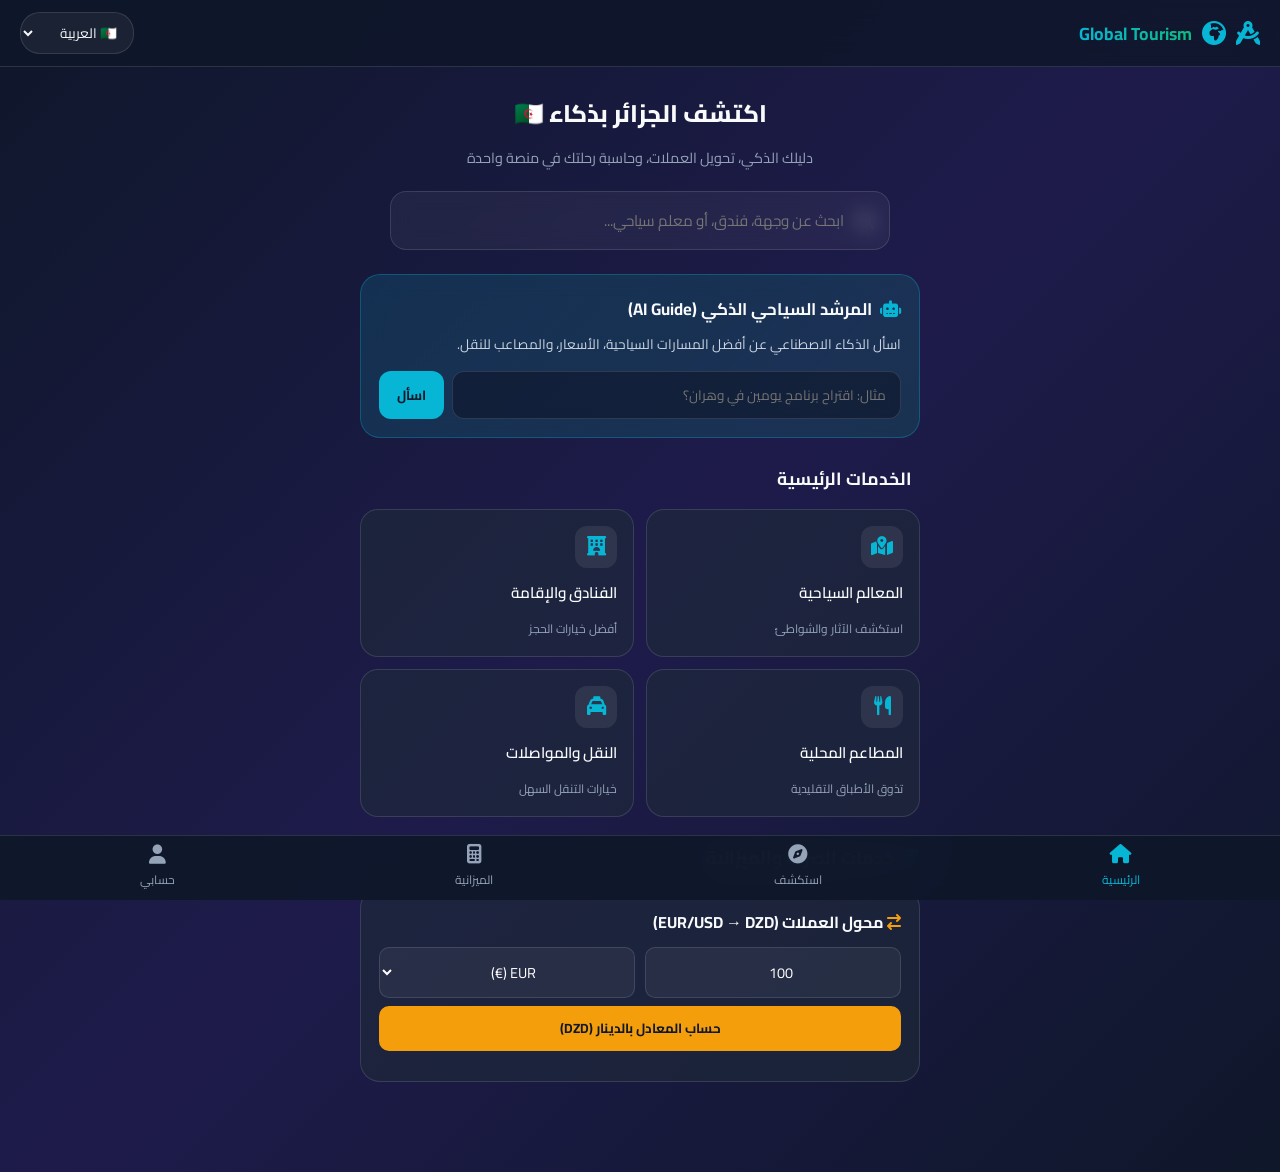
==== index.html @ c7e263cd "Add HTML structure and styles for tourism platform" ====
<!DOCTYPE html>
<html lang="ar" dir="rtl">
<head>
    <meta charset="UTF-8">
    <meta name="viewport" content="width=device-width, initial-scale=1.0">
    <title>Global Digital Tourism | منصة السياحة الرقمية</title>
    <!-- Font Awesome Icons & Google Fonts -->
    <link rel="stylesheet" href="https://cdnjs.cloudflare.com/ajax/libs/font-awesome/6.4.0/css/all.min.css">
    <link href="https://fonts.googleapis.com/css2?family=Cairo:wght@300;400;600;700;800&display=swap" rel="stylesheet">
    
    <style>
        :root {
            --bg-gradient: linear-gradient(135deg, #0f172a 0%, #1e1b4b 50%, #0f172a 100%);
            --glass-bg: rgba(255, 255, 255, 0.05);
            --glass-border: rgba(255, 255, 255, 0.12);
            --glass-card: rgba(30, 41, 59, 0.7);
            --accent-cyan: #06b6d4;
            --accent-emerald: #10b981;
            --accent-gold: #f59e0b;
            --text-main: #f8fafc;
            --text-muted: #94a3b8;
        }

        * {
            box-sizing: border-box;
            margin: 0;
            padding: 0;
            font-family: 'Cairo', sans-serif;
            -webkit-tap-highlight-color: transparent;
        }

        body {
            background: var(--bg-gradient);
            color: var(--text-main);
            min-height: 100vh;
            padding-bottom: 90px;
        }

        /* Header Layout */
        header {
            position: sticky;
            top: 0;
            z-index: 100;
            background: rgba(15, 23, 42, 0.85);
            backdrop-filter: blur(16px);
            -webkit-backdrop-filter: blur(16px);
            border-bottom: 1px solid var(--glass-border);
            padding: 12px 20px;
            display: flex;
            justify-content: space-between;
            align-items: center;
        }

        .brand {
            display: flex;
            align-items: center;
            gap: 10px;
        }

        .brand i {
            font-size: 1.5rem;
            color: var(--accent-cyan);
        }

        .brand h1 {
            font-size: 1.1rem;
            font-weight: 700;
            background: linear-gradient(90deg, #06b6d4, #10b981);
            -webkit-background-clip: text;
            -webkit-text-fill-color: transparent;
        }

        .lang-switch {
            background: var(--glass-bg);
            border: 1px solid var(--glass-border);
            color: var(--text-main);
            padding: 6px 12px;
            border-radius: 20px;
            font-size: 0.85rem;
            outline: none;
        }

        /* Hero & Search Banner */
        .hero {
            padding: 24px 20px;
            text-align: center;
        }

        .hero h2 {
            font-size: 1.5rem;
            margin-bottom: 8px;
            font-weight: 800;
        }

        .hero p {
            color: var(--text-muted);
            font-size: 0.9rem;
            margin-bottom: 20px;
        }

        .search-box {
            position: relative;
            max-width: 500px;
            margin: 0 auto;
        }

        .search-box input {
            width: 100%;
            padding: 14px 45px 14px 16px;
            border-radius: 16px;
            border: 1px solid var(--glass-border);
            background: var(--glass-bg);
            backdrop-filter: blur(10px);
            color: #fff;
            font-size: 0.95rem;
            outline: none;
        }

        .search-box i {
            position: absolute;
            right: 16px;
            top: 50%;
            transform: translateY(-50%);
            color: var(--text-muted);
        }

        /* Container Sections */
        .container {
            padding: 0 20px;
            max-width: 600px;
            margin: 0 auto;
        }

        .section-title {
            font-size: 1.1rem;
            font-weight: 700;
            margin: 24px 0 14px 0;
            display: flex;
            align-items: center;
            gap: 8px;
        }

        .section-title i {
            color: var(--accent-cyan);
        }

        /* AI Assistant Widget */
        .ai-card {
            background: linear-gradient(135deg, rgba(6, 182, 212, 0.15) 0%, rgba(16, 185, 129, 0.15) 100%);
            border: 1px solid rgba(6, 182, 212, 0.3);
            border-radius: 20px;
            padding: 18px;
            backdrop-filter: blur(12px);
            position: relative;
            overflow: hidden;
        }

        .ai-card h3 {
            font-size: 1.05rem;
            margin-bottom: 6px;
            display: flex;
            align-items: center;
            gap: 8px;
        }

        .ai-card p {
            font-size: 0.85rem;
            color: #cbd5e1;
            margin-bottom: 14px;
        }

        .ai-input-group {
            display: flex;
            gap: 8px;
        }

        .ai-input-group input {
            flex: 1;
            padding: 10px 14px;
            border-radius: 12px;
            border: 1px solid var(--glass-border);
            background: rgba(15, 23, 42, 0.6);
            color: #fff;
            font-size: 0.85rem;
            outline: none;
        }

        .ai-input-group button {
            background: var(--accent-cyan);
            color: #0f172a;
            border: none;
            padding: 10px 18px;
            border-radius: 12px;
            font-weight: 700;
            cursor: pointer;
        }

        /* Grid Utilities & Modules */
        .grid-modules {
            display: grid;
            grid-template-columns: repeat(2, 1fr);
            gap: 12px;
        }

        .module-card {
            background: var(--glass-card);
            border: 1px solid var(--glass-border);
            border-radius: 18px;
            padding: 16px;
            display: flex;
            flex-direction: column;
            gap: 10px;
            transition: transform 0.2s;
        }

        .module-card:active {
            transform: scale(0.98);
        }

        .module-icon {
            width: 42px;
            height: 42px;
            border-radius: 12px;
            background: rgba(255, 255, 255, 0.08);
            display: flex;
            align-items: center;
            justify-content: center;
            font-size: 1.2rem;
            color: var(--accent-cyan);
        }

        .module-card h4 {
            font-size: 0.95rem;
            font-weight: 600;
        }

        .module-card span {
            font-size: 0.75rem;
            color: var(--text-muted);
        }

        /* Currency & Calculator Box */
        .calc-card {
            background: var(--glass-card);
            border: 1px solid var(--glass-border);
            border-radius: 20px;
            padding: 18px;
            margin-top: 12px;
        }

        .calc-row {
            display: flex;
            gap: 10px;
            margin-top: 10px;
        }

        .calc-input {
            flex: 1;
            padding: 10px;
            border-radius: 10px;
            border: 1px solid var(--glass-border);
            background: var(--glass-bg);
            color: #fff;
            text-align: center;
            font-size: 0.9rem;
        }

        /* Bottom Navigation Bar */
        .bottom-nav {
            position: fixed;
            bottom: 0;
            left: 0;
            right: 0;
            height: 65px;
            background: rgba(15, 23, 42, 0.92);
            backdrop-filter: blur(20px);
            -webkit-backdrop-filter: blur(20px);
            border-top: 1px solid var(--glass-border);
            display: flex;
            justify-content: space-around;
            align-items: center;
            z-index: 1000;
        }

        .nav-item {
            display: flex;
            flex-direction: column;
            align-items: center;
            gap: 4px;
            color: var(--text-muted);
            text-decoration: none;
            font-size: 0.75rem;
        }

        .nav-item.active {
            color: var(--accent-cyan);
        }

        .nav-item i {
            font-size: 1.2rem;
        }
    </style>
</head>
<body>

    <!-- Header -->
    <header>
        <div class="brand">
            <i class="fa-solid => fa-compass-drafting"></i>
            <i class="fa-solid fa-earth-africa"></i>
            <h1>Global Tourism</h1>
        </div>
        <select class="lang-switch" id="langSelect">
            <option value="ar">🇩🇿 العربية</option>
            <option value="en">🇬🇧 English</option>
            <option value="fr">🇫🇷 Français</option>
        </select>
    </header>

    <!-- Hero Area -->
    <section class="hero">
        <h2>اكتشف الجزائر بذكاء 🇩🇿</h2>
        <p>دليلك الذكي، تحويل العملات، وحاسبة رحلتك في منصة واحدة</p>
        <div class="search-box">
            <i class="fa-solid fa-magnifying-glass"></i>
            <input type="text" placeholder="ابحث عن وجهة، فندق، أو معلم سياحي...">
        </div>
    </section>

    <div class="container">
        
        <!-- AI Assistant Section -->
        <div class="ai-card">
            <h3><i class="fa-solid fa-robot" style="color: var(--accent-cyan);"></i> المرشد السياحي الذكي (AI Guide)</h3>
            <p>اسأل الذكاء الاصطناعي عن أفضل المسارات السياحية، الأسعار، والمصاعب للنقل.</p>
            <div class="ai-input-group">
                <input type="text" id="aiQuery" placeholder="مثال: اقتراح برنامج يومين في وهران؟">
                <button onclick="askAI()">اسأل</button>
            </div>
            <div id="aiResponse" style="margin-top: 10px; font-size: 0.85rem; display: none; color: #4ade80;"></div>
        </div>

        <!-- Services Matrix -->
        <div class="section-title">
            <i class="fa-solid fa-grid-2"></i> الخدمات الرئيسية
        </div>

        <div class="grid-modules">
            <div class="module-card">
                <div class="module-icon"><i class="fa-solid fa-map-location-dot"></i></div>
                <h4>المعالم السياحية</h4>
                <span>استكشف الآثار والشواطئ</span>
            </div>
            <div class="module-card">
                <div class="module-icon"><i class="fa-solid fa-hotel"></i></div>
                <h4>الفنادق والإقامة</h4>
                <span>أفضل خيارات الحجز</span>
            </div>
            <div class="module-card">
                <div class="module-icon"><i class="fa-solid fa-utensils"></i></div>
                <h4>المطاعم المحلية</h4>
                <span>تذوق الأطباق التقليدية</span>
            </div>
            <div class="module-card">
                <div class="module-icon"><i class="fa-solid fa-taxi"></i></div>
                <h4>النقل والمواصلات</h4>
                <span>خيارات التنقل السهل</span>
            </div>
        </div>

        <!-- Financial & Exchange Helper -->
        <div class="section-title">
            <i class="fa-solid fa-coins"></i> خدمات الصرف والميزانية
        </div>

        <div class="calc-card">
            <h4><i class="fa-solid fa-arrow-right-arrow-left" style="color: var(--accent-gold);"></i> محول العملات (EUR/USD → DZD)</h4>
            <div class="calc-row">
                <input type="number" id="foreignAmount" class="calc-input" value="100" placeholder="المبلغ">
                <select id="currencyType" class="calc-input">
                    <option value="EUR">EUR (€)</option>
                    <option value="USD">USD ($)</option>
                    <option value="GBP">GBP (£)</option>
                </select>
            </div>
            <div class="calc-row" style="margin-top: 8px;">
                <button onclick="convertCurrency()" style="width: 100%; padding: 10px; background: var(--accent-gold); border: none; border-radius: 10px; font-weight: bold; color: #0f172a;">حساب المعادل بالدينار (DZD)</button>
            </div>
            <div id="calcResult" style="text-align: center; margin-top: 12px; font-weight: 700; color: var(--accent-cyan);"></div>
        </div>

    </div>

    <!-- Bottom Navigation -->
    <nav class="bottom-nav">
        <a href="#" class="nav-item active">
            <i class="fa-solid fa-house"></i>
            <span>الرئيسية</span>
        </a>
        <a href="#" class="nav-item">
            <i class="fa-solid fa-compass"></i>
            <span>استكشف</span>
        </a>
        <a href="#" class="nav-item">
            <i class="fa-solid fa-calculator"></i>
            <span>الميزانية</span>
        </a>
        <a href="#" class="nav-item">
            <i class="fa-solid fa-user"></i>
            <span>حسابي</span>
        </a>
    </nav>

    <script>
        function askAI() {
            const query = document.getElementById('aiQuery').value;
            const res = document.getElementById('aiResponse');
            if(!query) return;
            res.style.display = 'block';
            res.innerText = "🤖 الذكاء الاصطناعي يُعالج طلبك... (سيتم ربط الخدمة بالمحرك البرمجي)";
        }

        function convertCurrency() {
            const amount = parseFloat(document.getElementById('foreignAmount').value) || 0;
            const type = document.getElementById('currencyType').value;
            let rate = 240; // تقديري EUR/DZD
            if (type === 'USD') rate = 220;
            if (type === 'GBP') rate = 270;

            const total = amount * rate;
            document.getElementById('calcResult').innerText = `${amount} ${type} ≈ ${total.toLocaleString()} DZD`;
        }
    </script>
</body>
</html>
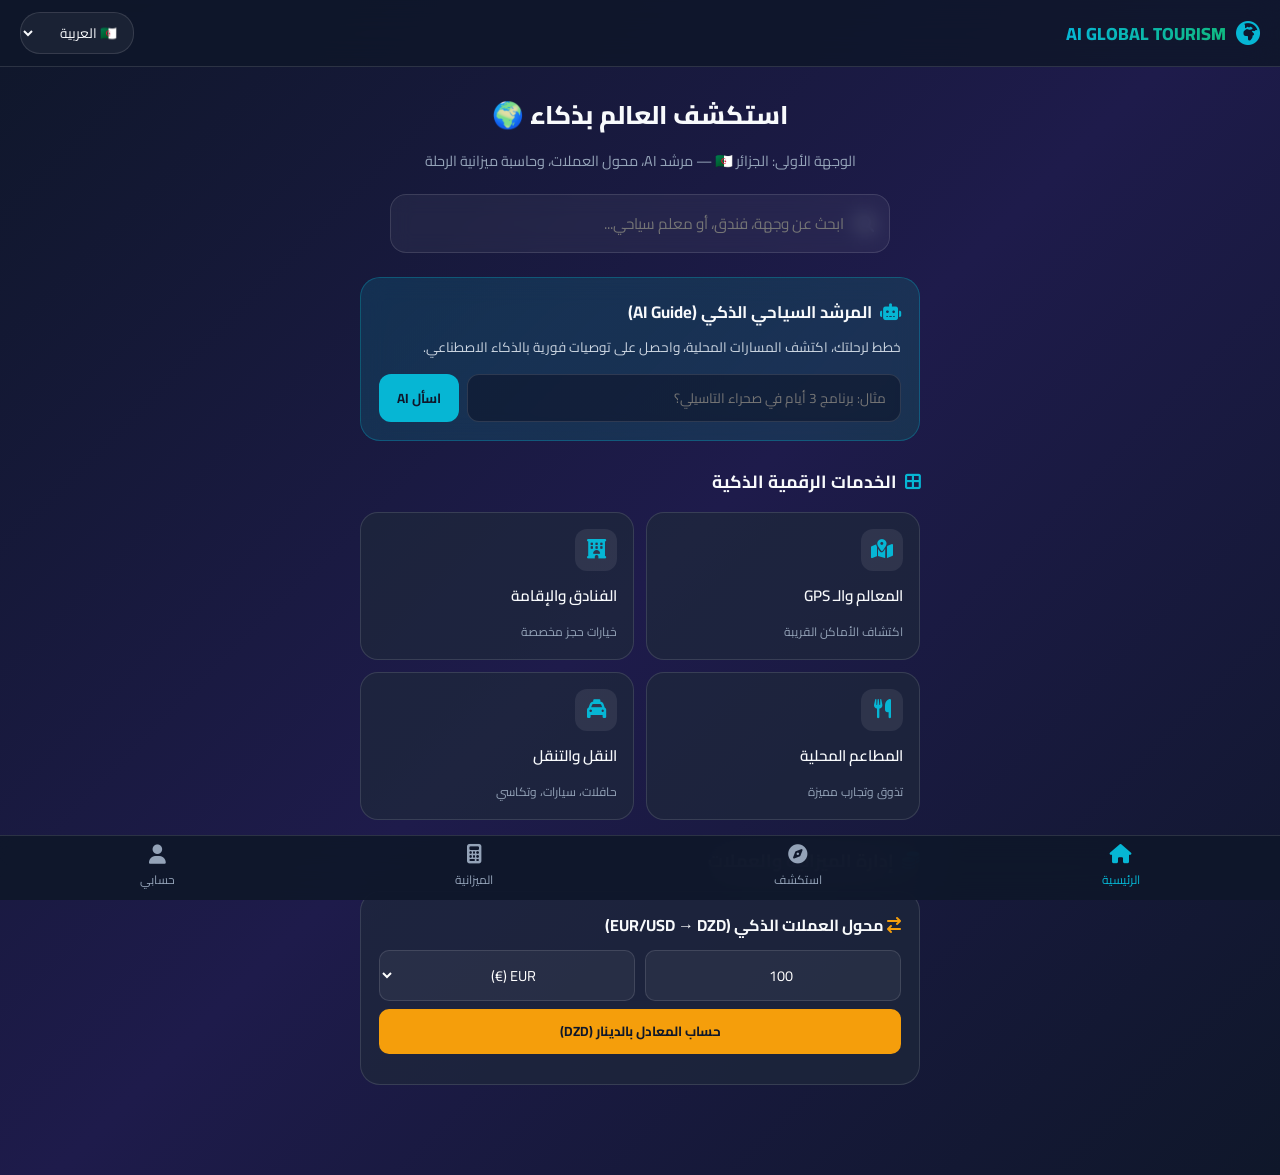
==== commit de086e91: "Revise index.html for AI Global Tourism branding Updated the title and various text elements to refl" ====
--- a/index.html
+++ b/index.html
@@ -3,7 +3,7 @@
 <head>
     <meta charset="UTF-8">
     <meta name="viewport" content="width=device-width, initial-scale=1.0">
-    <title>Global Digital Tourism | منصة السياحة الرقمية</title>
+    <title>AI GLOBAL TOURISM | منصة السياحة الرقمية العالمية الذكية</title>
     <!-- Font Awesome Icons & Google Fonts -->
     <link rel="stylesheet" href="https://cdnjs.cloudflare.com/ajax/libs/font-awesome/6.4.0/css/all.min.css">
     <link href="https://fonts.googleapis.com/css2?family=Cairo:wght@300;400;600;700;800&display=swap" rel="stylesheet">
@@ -64,7 +64,7 @@
 
         .brand h1 {
             font-size: 1.1rem;
-            font-weight: 700;
+            font-weight: 800;
             background: linear-gradient(90deg, #06b6d4, #10b981);
             -webkit-background-clip: text;
             -webkit-text-fill-color: transparent;
@@ -87,7 +87,7 @@
         }
 
         .hero h2 {
-            font-size: 1.5rem;
+            font-size: 1.6rem;
             margin-bottom: 8px;
             font-weight: 800;
         }
@@ -211,6 +211,7 @@
             flex-direction: column;
             gap: 10px;
             transition: transform 0.2s;
+            cursor: pointer;
         }
 
         .module-card:active {
@@ -263,6 +264,7 @@
             color: #fff;
             text-align: center;
             font-size: 0.9rem;
+            outline: none;
         }
 
         /* Bottom Navigation Bar */
@@ -306,9 +308,8 @@
     <!-- Header -->
     <header>
         <div class="brand">
-            <i class="fa-solid => fa-compass-drafting"></i>
             <i class="fa-solid fa-earth-africa"></i>
-            <h1>Global Tourism</h1>
+            <h1>AI GLOBAL TOURISM</h1>
         </div>
         <select class="lang-switch" id="langSelect">
             <option value="ar">🇩🇿 العربية</option>
@@ -319,8 +320,8 @@
 
     <!-- Hero Area -->
     <section class="hero">
-        <h2>اكتشف الجزائر بذكاء 🇩🇿</h2>
-        <p>دليلك الذكي، تحويل العملات، وحاسبة رحلتك في منصة واحدة</p>
+        <h2>استكشف العالم بذكاء 🌍</h2>
+        <p>الوجهة الأولى: الجزائر 🇩🇿 — مرشد AI، محول العملات، وحاسبة ميزانية الرحلة</p>
         <div class="search-box">
             <i class="fa-solid fa-magnifying-glass"></i>
             <input type="text" placeholder="ابحث عن وجهة، فندق، أو معلم سياحي...">
@@ -332,49 +333,49 @@
         <!-- AI Assistant Section -->
         <div class="ai-card">
             <h3><i class="fa-solid fa-robot" style="color: var(--accent-cyan);"></i> المرشد السياحي الذكي (AI Guide)</h3>
-            <p>اسأل الذكاء الاصطناعي عن أفضل المسارات السياحية، الأسعار، والمصاعب للنقل.</p>
+            <p>خطط لرحلتك، اكتشف المسارات المحلية، واحصل على توصيات فورية بالذكاء الاصطناعي.</p>
             <div class="ai-input-group">
-                <input type="text" id="aiQuery" placeholder="مثال: اقتراح برنامج يومين في وهران؟">
-                <button onclick="askAI()">اسأل</button>
+                <input type="text" id="aiQuery" placeholder="مثال: برنامج 3 أيام في صحراء التاسيلي؟">
+                <button onclick="askAI()">اسأل AI</button>
             </div>
             <div id="aiResponse" style="margin-top: 10px; font-size: 0.85rem; display: none; color: #4ade80;"></div>
         </div>
 
         <!-- Services Matrix -->
         <div class="section-title">
-            <i class="fa-solid fa-grid-2"></i> الخدمات الرئيسية
+            <i class="fa-solid fa-border-all"></i> الخدمات الرقمية الذكية
         </div>
 
         <div class="grid-modules">
             <div class="module-card">
                 <div class="module-icon"><i class="fa-solid fa-map-location-dot"></i></div>
-                <h4>المعالم السياحية</h4>
-                <span>استكشف الآثار والشواطئ</span>
+                <h4>المعالم والـ GPS</h4>
+                <span>اكتشاف الأماكن القريبة</span>
             </div>
             <div class="module-card">
                 <div class="module-icon"><i class="fa-solid fa-hotel"></i></div>
                 <h4>الفنادق والإقامة</h4>
-                <span>أفضل خيارات الحجز</span>
+                <span>خيارات حجز مخصصة</span>
             </div>
             <div class="module-card">
                 <div class="module-icon"><i class="fa-solid fa-utensils"></i></div>
                 <h4>المطاعم المحلية</h4>
-                <span>تذوق الأطباق التقليدية</span>
+                <span>تذوق وتجارب مميزة</span>
             </div>
             <div class="module-card">
                 <div class="module-icon"><i class="fa-solid fa-taxi"></i></div>
-                <h4>النقل والمواصلات</h4>
-                <span>خيارات التنقل السهل</span>
+                <h4>النقل والتنقل</h4>
+                <span>حافلات، سيارات، وتكاسي</span>
             </div>
         </div>
 
         <!-- Financial & Exchange Helper -->
         <div class="section-title">
-            <i class="fa-solid fa-coins"></i> خدمات الصرف والميزانية
+            <i class="fa-solid fa-coins"></i> إدارة الميزانية والعملات
         </div>
 
         <div class="calc-card">
-            <h4><i class="fa-solid fa-arrow-right-arrow-left" style="color: var(--accent-gold);"></i> محول العملات (EUR/USD → DZD)</h4>
+            <h4><i class="fa-solid fa-arrow-right-arrow-left" style="color: var(--accent-gold);"></i> محول العملات الذكي (EUR/USD → DZD)</h4>
             <div class="calc-row">
                 <input type="number" id="foreignAmount" class="calc-input" value="100" placeholder="المبلغ">
                 <select id="currencyType" class="calc-input">
@@ -384,7 +385,7 @@
                 </select>
             </div>
             <div class="calc-row" style="margin-top: 8px;">
-                <button onclick="convertCurrency()" style="width: 100%; padding: 10px; background: var(--accent-gold); border: none; border-radius: 10px; font-weight: bold; color: #0f172a;">حساب المعادل بالدينار (DZD)</button>
+                <button onclick="convertCurrency()" style="width: 100%; padding: 10px; background: var(--accent-gold); border: none; border-radius: 10px; font-weight: bold; color: #0f172a; cursor: pointer;">حساب المعادل بالدينار (DZD)</button>
             </div>
             <div id="calcResult" style="text-align: center; margin-top: 12px; font-weight: 700; color: var(--accent-cyan);"></div>
         </div>
@@ -417,13 +418,13 @@
             const res = document.getElementById('aiResponse');
             if(!query) return;
             res.style.display = 'block';
-            res.innerText = "🤖 الذكاء الاصطناعي يُعالج طلبك... (سيتم ربط الخدمة بالمحرك البرمجي)";
+            res.innerText = "🤖 محرك AI GLOBAL TOURISM يحلل طلبك... (جاري إعداد التوصيات الذكية)";
         }
 
         function convertCurrency() {
             const amount = parseFloat(document.getElementById('foreignAmount').value) || 0;
             const type = document.getElementById('currencyType').value;
-            let rate = 240; // تقديري EUR/DZD
+            let rate = 240; 
             if (type === 'USD') rate = 220;
             if (type === 'GBP') rate = 270;
 
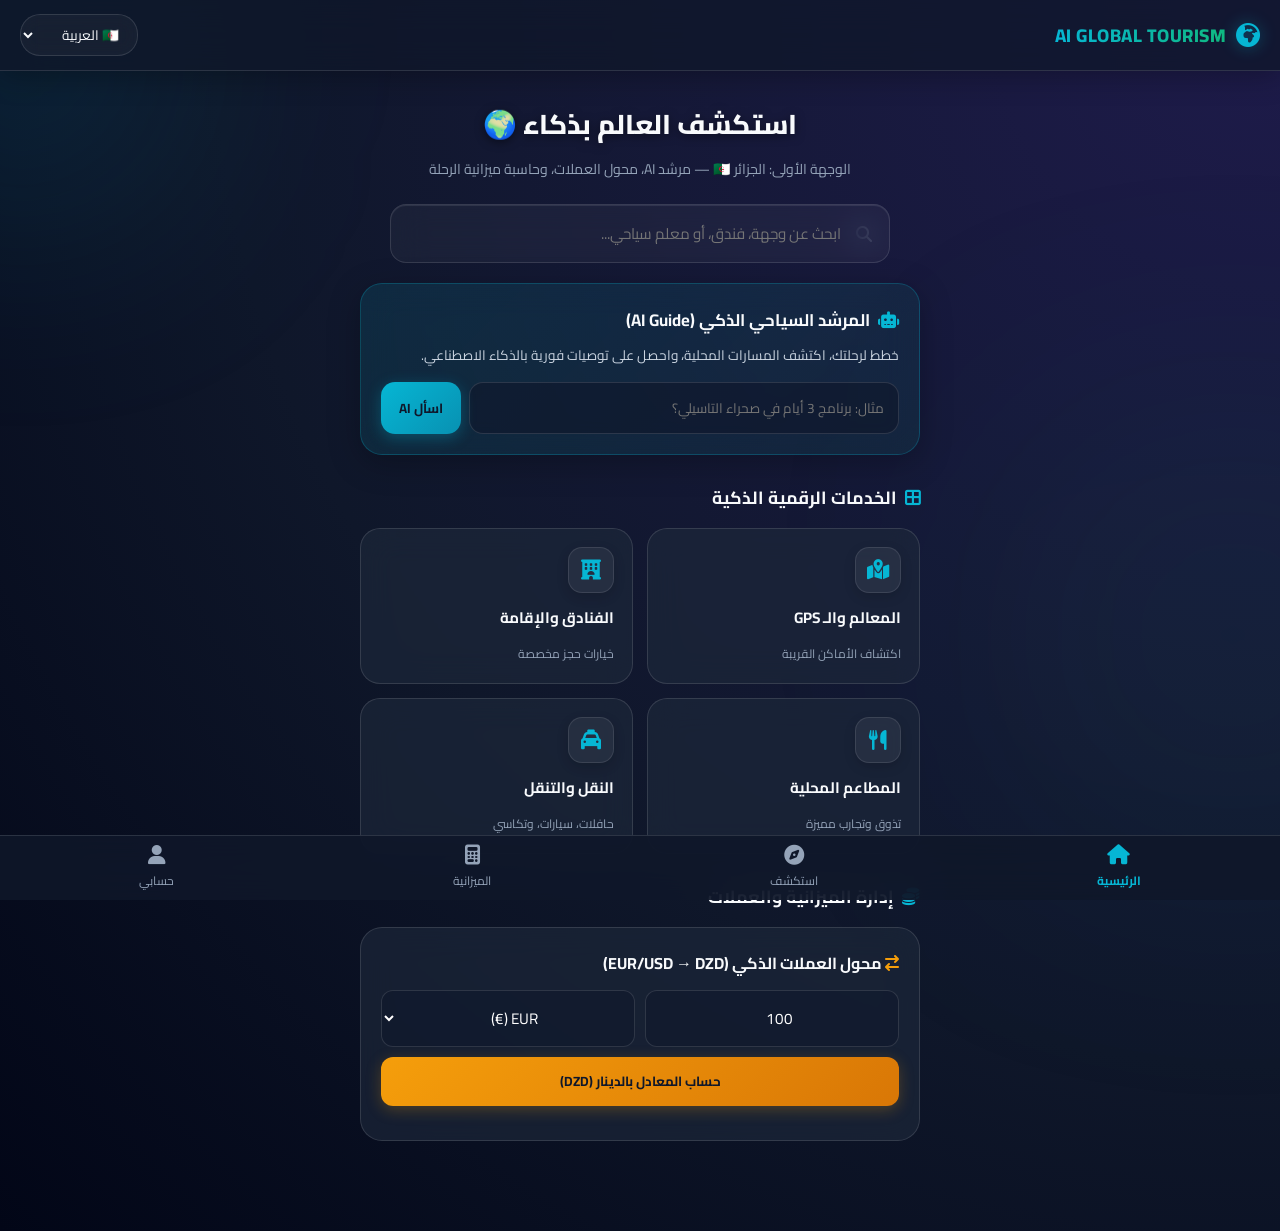
==== commit e448da1a: "Refactor styles and improve UI components Updated styles for various elements, including background " ====
--- a/index.html
+++ b/index.html
@@ -10,11 +10,13 @@
     
     <style>
         :root {
-            --bg-gradient: linear-gradient(135deg, #0f172a 0%, #1e1b4b 50%, #0f172a 100%);
-            --glass-bg: rgba(255, 255, 255, 0.05);
+            --bg-gradient: radial-gradient(circle at top right, #1e1b4b 0%, #0f172a 60%, #020617 100%);
+            --glass-bg: rgba(255, 255, 255, 0.04);
             --glass-border: rgba(255, 255, 255, 0.12);
-            --glass-card: rgba(30, 41, 59, 0.7);
+            --glass-card: rgba(30, 41, 59, 0.65);
+            --glass-modal: rgba(15, 23, 42, 0.85);
             --accent-cyan: #06b6d4;
+            --accent-cyan-glow: rgba(6, 182, 212, 0.4);
             --accent-emerald: #10b981;
             --accent-gold: #f59e0b;
             --text-main: #f8fafc;
@@ -34,6 +36,34 @@
             color: var(--text-main);
             min-height: 100vh;
             padding-bottom: 90px;
+            overflow-x: hidden;
+        }
+
+        /* Ambient Glow Background Effects */
+        body::before {
+            content: '';
+            position: fixed;
+            top: -10%;
+            left: -10%;
+            width: 300px;
+            height: 300px;
+            background: rgba(6, 182, 212, 0.15);
+            filter: blur(120px);
+            border-radius: 50%;
+            z-index: -1;
+        }
+
+        body::after {
+            content: '';
+            position: fixed;
+            bottom: 10%;
+            right: -10%;
+            width: 350px;
+            height: 350px;
+            background: rgba(16, 185, 129, 0.12);
+            filter: blur(140px);
+            border-radius: 50%;
+            z-index: -1;
         }
 
         /* Header Layout */
@@ -41,14 +71,15 @@
             position: sticky;
             top: 0;
             z-index: 100;
-            background: rgba(15, 23, 42, 0.85);
-            backdrop-filter: blur(16px);
-            -webkit-backdrop-filter: blur(16px);
+            background: rgba(15, 23, 42, 0.75);
+            backdrop-filter: blur(20px);
+            -webkit-backdrop-filter: blur(20px);
             border-bottom: 1px solid var(--glass-border);
-            padding: 12px 20px;
+            padding: 14px 20px;
             display: flex;
             justify-content: space-between;
             align-items: center;
+            box-shadow: 0 4px 30px rgba(0, 0, 0, 0.3);
         }
 
         .brand {
@@ -60,42 +91,46 @@
         .brand i {
             font-size: 1.5rem;
             color: var(--accent-cyan);
+            filter: drop-shadow(0 0 8px var(--accent-cyan-glow));
         }
 
         .brand h1 {
-            font-size: 1.1rem;
+            font-size: 1.15rem;
             font-weight: 800;
             background: linear-gradient(90deg, #06b6d4, #10b981);
             -webkit-background-clip: text;
             -webkit-text-fill-color: transparent;
+            letter-spacing: 0.5px;
         }
 
         .lang-switch {
             background: var(--glass-bg);
             border: 1px solid var(--glass-border);
             color: var(--text-main);
-            padding: 6px 12px;
+            padding: 6px 14px;
             border-radius: 20px;
             font-size: 0.85rem;
             outline: none;
+            backdrop-filter: blur(10px);
         }
 
         /* Hero & Search Banner */
         .hero {
-            padding: 24px 20px;
+            padding: 28px 20px 20px 20px;
             text-align: center;
         }
 
         .hero h2 {
-            font-size: 1.6rem;
-            margin-bottom: 8px;
+            font-size: 1.7rem;
+            margin-bottom: 6px;
             font-weight: 800;
+            text-shadow: 0 2px 10px rgba(0,0,0,0.5);
         }
 
         .hero p {
             color: var(--text-muted);
-            font-size: 0.9rem;
-            margin-bottom: 20px;
+            font-size: 0.88rem;
+            margin-bottom: 22px;
         }
 
         .search-box {
@@ -106,19 +141,27 @@
 
         .search-box input {
             width: 100%;
-            padding: 14px 45px 14px 16px;
+            padding: 14px 48px 14px 18px;
             border-radius: 16px;
             border: 1px solid var(--glass-border);
             background: var(--glass-bg);
-            backdrop-filter: blur(10px);
+            backdrop-filter: blur(16px);
+            -webkit-backdrop-filter: blur(16px);
             color: #fff;
             font-size: 0.95rem;
             outline: none;
+            box-shadow: inset 0 1px 1px rgba(255,255,255,0.1);
+            transition: all 0.3s ease;
+        }
+
+        .search-box input:focus {
+            border-color: var(--accent-cyan);
+            box-shadow: 0 0 15px var(--accent-cyan-glow);
         }
 
         .search-box i {
             position: absolute;
-            right: 16px;
+            right: 18px;
             top: 50%;
             transform: translateY(-50%);
             color: var(--text-muted);
@@ -134,7 +177,7 @@
         .section-title {
             font-size: 1.1rem;
             font-weight: 700;
-            margin: 24px 0 14px 0;
+            margin: 26px 0 14px 0;
             display: flex;
             align-items: center;
             gap: 8px;
@@ -146,13 +189,13 @@
 
         /* AI Assistant Widget */
         .ai-card {
-            background: linear-gradient(135deg, rgba(6, 182, 212, 0.15) 0%, rgba(16, 185, 129, 0.15) 100%);
-            border: 1px solid rgba(6, 182, 212, 0.3);
-            border-radius: 20px;
-            padding: 18px;
-            backdrop-filter: blur(12px);
-            position: relative;
-            overflow: hidden;
+            background: linear-gradient(135deg, rgba(6, 182, 212, 0.12) 0%, rgba(16, 185, 129, 0.08) 100%);
+            border: 1px solid rgba(6, 182, 212, 0.25);
+            border-radius: 22px;
+            padding: 20px;
+            backdrop-filter: blur(16px);
+            -webkit-backdrop-filter: blur(16px);
+            box-shadow: 0 8px 32px 0 rgba(0, 0, 0, 0.25);
         }
 
         .ai-card h3 {
@@ -176,8 +219,8 @@
 
         .ai-input-group input {
             flex: 1;
-            padding: 10px 14px;
-            border-radius: 12px;
+            padding: 12px 14px;
+            border-radius: 14px;
             border: 1px solid var(--glass-border);
             background: rgba(15, 23, 42, 0.6);
             color: #fff;
@@ -186,53 +229,79 @@
         }
 
         .ai-input-group button {
-            background: var(--accent-cyan);
+            background: linear-gradient(135deg, #06b6d4 0%, #0891b2 100%);
             color: #0f172a;
             border: none;
-            padding: 10px 18px;
-            border-radius: 12px;
+            padding: 12px 18px;
+            border-radius: 14px;
             font-weight: 700;
             cursor: pointer;
-        }
-
-        /* Grid Utilities & Modules */
+            box-shadow: 0 4px 15px rgba(6, 182, 212, 0.3);
+            transition: transform 0.2s;
+        }
+
+        .ai-input-group button:active {
+            transform: scale(0.95);
+        }
+
+        /* Grid Modules (HD Glassmorphism Cards) */
         .grid-modules {
             display: grid;
             grid-template-columns: repeat(2, 1fr);
-            gap: 12px;
+            gap: 14px;
         }
 
         .module-card {
             background: var(--glass-card);
             border: 1px solid var(--glass-border);
-            border-radius: 18px;
-            padding: 16px;
+            border-radius: 20px;
+            padding: 18px;
             display: flex;
             flex-direction: column;
             gap: 10px;
-            transition: transform 0.2s;
+            backdrop-filter: blur(16px);
+            -webkit-backdrop-filter: blur(16px);
+            transition: all 0.25s cubic-bezier(0.4, 0, 0.2, 1);
             cursor: pointer;
+            position: relative;
+            overflow: hidden;
+        }
+
+        .module-card::before {
+            content: '';
+            position: absolute;
+            top: 0; left: -100%;
+            width: 100%; height: 100%;
+            background: linear-gradient(90deg, transparent, rgba(255,255,255,0.08), transparent);
+            transition: 0.5s;
+        }
+
+        .module-card:active::before {
+            left: 100%;
         }
 
         .module-card:active {
-            transform: scale(0.98);
+            transform: scale(0.96);
+            border-color: var(--accent-cyan);
         }
 
         .module-icon {
-            width: 42px;
-            height: 42px;
-            border-radius: 12px;
-            background: rgba(255, 255, 255, 0.08);
+            width: 46px;
+            height: 46px;
+            border-radius: 14px;
+            background: rgba(255, 255, 255, 0.06);
+            border: 1px solid rgba(255, 255, 255, 0.1);
             display: flex;
             align-items: center;
             justify-content: center;
-            font-size: 1.2rem;
+            font-size: 1.25rem;
             color: var(--accent-cyan);
+            box-shadow: 0 4px 12px rgba(0,0,0,0.15);
         }
 
         .module-card h4 {
             font-size: 0.95rem;
-            font-weight: 600;
+            font-weight: 700;
         }
 
         .module-card span {
@@ -240,41 +309,142 @@
             color: var(--text-muted);
         }
 
-        /* Currency & Calculator Box */
+        /* Currency Calculator Box */
         .calc-card {
             background: var(--glass-card);
             border: 1px solid var(--glass-border);
-            border-radius: 20px;
-            padding: 18px;
+            border-radius: 22px;
+            padding: 20px;
             margin-top: 12px;
+            backdrop-filter: blur(16px);
+            -webkit-backdrop-filter: blur(16px);
         }
 
         .calc-row {
             display: flex;
             gap: 10px;
-            margin-top: 10px;
+            margin-top: 12px;
         }
 
         .calc-input {
             flex: 1;
-            padding: 10px;
-            border-radius: 10px;
-            border: 1px solid var(--glass-border);
-            background: var(--glass-bg);
+            padding: 12px;
+            border-radius: 12px;
+            border: 1px solid var(--glass-border);
+            background: rgba(15, 23, 42, 0.5);
             color: #fff;
             text-align: center;
-            font-size: 0.9rem;
+            font-size: 0.95rem;
             outline: none;
+        }
+
+        /* Glassmorphism Dynamic Modal */
+        .modal-overlay {
+            position: fixed;
+            top: 0; left: 0; right: 0; bottom: 0;
+            background: rgba(2, 6, 23, 0.75);
+            backdrop-filter: blur(12px);
+            -webkit-backdrop-filter: blur(12px);
+            z-index: 2000;
+            display: flex;
+            align-items: flex-end; /* Mobile Bottom Sheet Style */
+            justify-content: center;
+            opacity: 0;
+            pointer-events: none;
+            transition: opacity 0.3s ease;
+        }
+
+        .modal-overlay.active {
+            opacity: 1;
+            pointer-events: auto;
+        }
+
+        .modal-content {
+            background: var(--glass-modal);
+            border: 1px solid var(--glass-border);
+            border-top: 1px solid rgba(255,255,255,0.2);
+            width: 100%;
+            max-width: 600px;
+            border-radius: 28px 28px 0 0;
+            padding: 24px 20px 35px 20px;
+            transform: translateY(100%);
+            transition: transform 0.35s cubic-bezier(0.16, 1, 0.3, 1);
+            max-height: 80vh;
+            overflow-y: auto;
+            box-shadow: 0 -10px 40px rgba(0,0,0,0.5);
+        }
+
+        .modal-overlay.active .modal-content {
+            transform: translateY(0);
+        }
+
+        .modal-header {
+            display: flex;
+            justify-content: space-between;
+            align-items: center;
+            margin-bottom: 18px;
+            padding-bottom: 12px;
+            border-bottom: 1px solid var(--glass-border);
+        }
+
+        .modal-header h3 {
+            font-size: 1.15rem;
+            display: flex;
+            align-items: center;
+            gap: 10px;
+            color: var(--accent-cyan);
+        }
+
+        .modal-close {
+            background: var(--glass-bg);
+            border: 1px solid var(--glass-border);
+            color: var(--text-muted);
+            width: 32px;
+            height: 32px;
+            border-radius: 50%;
+            display: flex;
+            align-items: center;
+            justify-content: center;
+            cursor: pointer;
+        }
+
+        .modal-item-list {
+            display: flex;
+            flex-direction: column;
+            gap: 12px;
+        }
+
+        .modal-item {
+            background: var(--glass-bg);
+            border: 1px solid var(--glass-border);
+            padding: 14px;
+            border-radius: 16px;
+            display: flex;
+            align-items: center;
+            gap: 14px;
+        }
+
+        .modal-item i {
+            font-size: 1.4rem;
+            color: var(--accent-emerald);
+        }
+
+        .modal-item-info h5 {
+            font-size: 0.95rem;
+            margin-bottom: 2px;
+        }
+
+        .modal-item-info p {
+            font-size: 0.78rem;
+            color: var(--text-muted);
         }
 
         /* Bottom Navigation Bar */
         .bottom-nav {
             position: fixed;
-            bottom: 0;
-            left: 0;
-            right: 0;
+            bottom: 0; left: 0; right: 0;
             height: 65px;
-            background: rgba(15, 23, 42, 0.92);
+            background: rgba(15, 23, 42, 0.88);
             backdrop-filter: blur(20px);
             -webkit-backdrop-filter: blur(20px);
             border-top: 1px solid var(--glass-border);
@@ -296,10 +466,11 @@
 
         .nav-item.active {
             color: var(--accent-cyan);
+            font-weight: 700;
         }
 
         .nav-item i {
-            font-size: 1.2rem;
+            font-size: 1.25rem;
         }
     </style>
 </head>
@@ -338,7 +509,7 @@
                 <input type="text" id="aiQuery" placeholder="مثال: برنامج 3 أيام في صحراء التاسيلي؟">
                 <button onclick="askAI()">اسأل AI</button>
             </div>
-            <div id="aiResponse" style="margin-top: 10px; font-size: 0.85rem; display: none; color: #4ade80;"></div>
+            <div id="aiResponse" style="margin-top: 12px; font-size: 0.88rem; display: none; color: #4ade80; background: rgba(16, 185, 129, 0.1); padding: 12px; border-radius: 12px; border: 1px solid rgba(16, 185, 129, 0.2);"></div>
         </div>
 
         <!-- Services Matrix -->
@@ -347,22 +518,22 @@
         </div>
 
         <div class="grid-modules">
-            <div class="module-card">
+            <div class="module-card" onclick="openModal('gps')">
                 <div class="module-icon"><i class="fa-solid fa-map-location-dot"></i></div>
                 <h4>المعالم والـ GPS</h4>
                 <span>اكتشاف الأماكن القريبة</span>
             </div>
-            <div class="module-card">
+            <div class="module-card" onclick="openModal('hotels')">
                 <div class="module-icon"><i class="fa-solid fa-hotel"></i></div>
                 <h4>الفنادق والإقامة</h4>
                 <span>خيارات حجز مخصصة</span>
             </div>
-            <div class="module-card">
+            <div class="module-card" onclick="openModal('food')">
                 <div class="module-icon"><i class="fa-solid fa-utensils"></i></div>
                 <h4>المطاعم المحلية</h4>
                 <span>تذوق وتجارب مميزة</span>
             </div>
-            <div class="module-card">
+            <div class="module-card" onclick="openModal('transport')">
                 <div class="module-icon"><i class="fa-solid fa-taxi"></i></div>
                 <h4>النقل والتنقل</h4>
                 <span>حافلات، سيارات، وتكاسي</span>
@@ -384,12 +555,25 @@
                     <option value="GBP">GBP (£)</option>
                 </select>
             </div>
-            <div class="calc-row" style="margin-top: 8px;">
-                <button onclick="convertCurrency()" style="width: 100%; padding: 10px; background: var(--accent-gold); border: none; border-radius: 10px; font-weight: bold; color: #0f172a; cursor: pointer;">حساب المعادل بالدينار (DZD)</button>
-            </div>
-            <div id="calcResult" style="text-align: center; margin-top: 12px; font-weight: 700; color: var(--accent-cyan);"></div>
-        </div>
-
+            <div class="calc-row" style="margin-top: 10px;">
+                <button onclick="convertCurrency()" style="width: 100%; padding: 12px; background: linear-gradient(135deg, #f59e0b 0%, #d97706 100%); border: none; border-radius: 12px; font-weight: bold; color: #0f172a; cursor: pointer; box-shadow: 0 4px 15px rgba(245, 158, 11, 0.25);">حساب المعادل بالدينار (DZD)</button>
+            </div>
+            <div id="calcResult" style="text-align: center; margin-top: 14px; font-weight: 700; color: var(--accent-cyan); font-size: 1.05rem;"></div>
+        </div>
+
+    </div>
+
+    <!-- Glassmorphism Dynamic Modal Overlay -->
+    <div class="modal-overlay" id="serviceModal" onclick="closeModalOnOuter(event)">
+        <div class="modal-content">
+            <div class="modal-header">
+                <h3 id="modalTitle"><i class="fa-solid fa-star"></i> تفاصيل الخدمة</h3>
+                <div class="modal-close" onclick="closeModal()"><i class="fa-solid fa-xmark"></i></div>
+            </div>
+            <div class="modal-item-list" id="modalBody">
+                <!-- Dynamic Items Inserted via JS -->
+            </div>
+        </div>
     </div>
 
     <!-- Bottom Navigation -->
@@ -413,6 +597,70 @@
     </nav>
 
     <script>
+        // Modal Data Mapping
+        const serviceData = {
+            gps: {
+                title: '<i class="fa-solid fa-map-location-dot"></i> المعالم والمواقع القريبة',
+                items: [
+                    { title: 'مقام الشهيد & حديقة الحامة', desc: 'الجزائر العاصمة — موقع تاريخي وطبيعي خلاب', icon: 'fa-monument' },
+                    { title: 'صحراء التاسيلي وقصر غرداية', desc: 'جنوب الجزائر — موروث عالمي لليونسكو', icon: 'fa-mountain-sun' },
+                    { title: 'آثار تيبازة الرومانية', desc: 'تيبازة — إطلالة بحرية وآثار تاريخية مجتمعة', icon: 'fa-landmark' }
+                ]
+            },
+            hotels: {
+                title: '<i class="fa-solid fa-hotel"></i> الإقامة والفنادق الموصى بها',
+                items: [
+                    { title: 'فندق الأوراسي (El Aurassi)', desc: 'الجزائر العاصمة — إطلالة بانورامية على البحر', icon: 'fa-star' },
+                    { title: 'فندق الشيراتون (Sheraton)', desc: 'وهران / العاصمة — خدمات فندقية راقية 5 نجوم', icon: 'fa-bed' },
+                    { title: 'منتجعات ورقلة وتيميمون', desc: 'إقامة صحراوية تقليدية فاخرة', icon: 'fa-caravan' }
+                ]
+            },
+            food: {
+                title: '<i class="fa-solid fa-utensils"></i> المطاعم والمأكولات المحلية',
+                items: [
+                    { title: 'مطاعم القصبة العتيقة', desc: 'أطباق تقليدية: الكسكسي، الشوربة البيضاء، والمثوم', icon: 'fa-bowl-food' },
+                    { title: 'مطاعم سمك ميناء الجزاير وجميلة', desc: 'أجود المأكولات البحرية الطازجة', icon: 'fa-fish' }
+                ]
+            },
+            transport: {
+                title: '<i class="fa-solid fa-taxi"></i> خدمات النقل الذكية',
+                items: [
+                    { title: 'حجز سيارات السياحة والـ VIP', desc: 'تنقلات خاصة مع سائق بين الولايات', icon: 'fa-car' },
+                    { title: 'مترو وترامواي الجزائر', desc: 'شبكة نقل حديثة داخل المدن الكبرى', icon: 'fa-train' }
+                ]
+            }
+        };
+
+        function openModal(type) {
+            const data = serviceData[type];
+            if(!data) return;
+
+            document.getElementById('modalTitle').innerHTML = data.title;
+            const modalBody = document.getElementById('modalBody');
+            
+            modalBody.innerHTML = data.items.map(item => `
+                <div class="modal-item">
+                    <i class="fa-solid ${item.icon}"></i>
+                    <div class="modal-item-info">
+                        <h5>${item.title}</h5>
+                        <p>${item.desc}</p>
+                    </div>
+                </div>
+            `).join('');
+
+            document.getElementById('serviceModal').classList.add('active');
+        }
+
+        function closeModal() {
+            document.getElementById('serviceModal').classList.remove('active');
+        }
+
+        function closeModalOnOuter(e) {
+            if(e.target.classList.contains('modal-overlay')) {
+                closeModal();
+            }
+        }
+
         function askAI() {
             const query = document.getElementById('aiQuery').value;
             const res = document.getElementById('aiResponse');
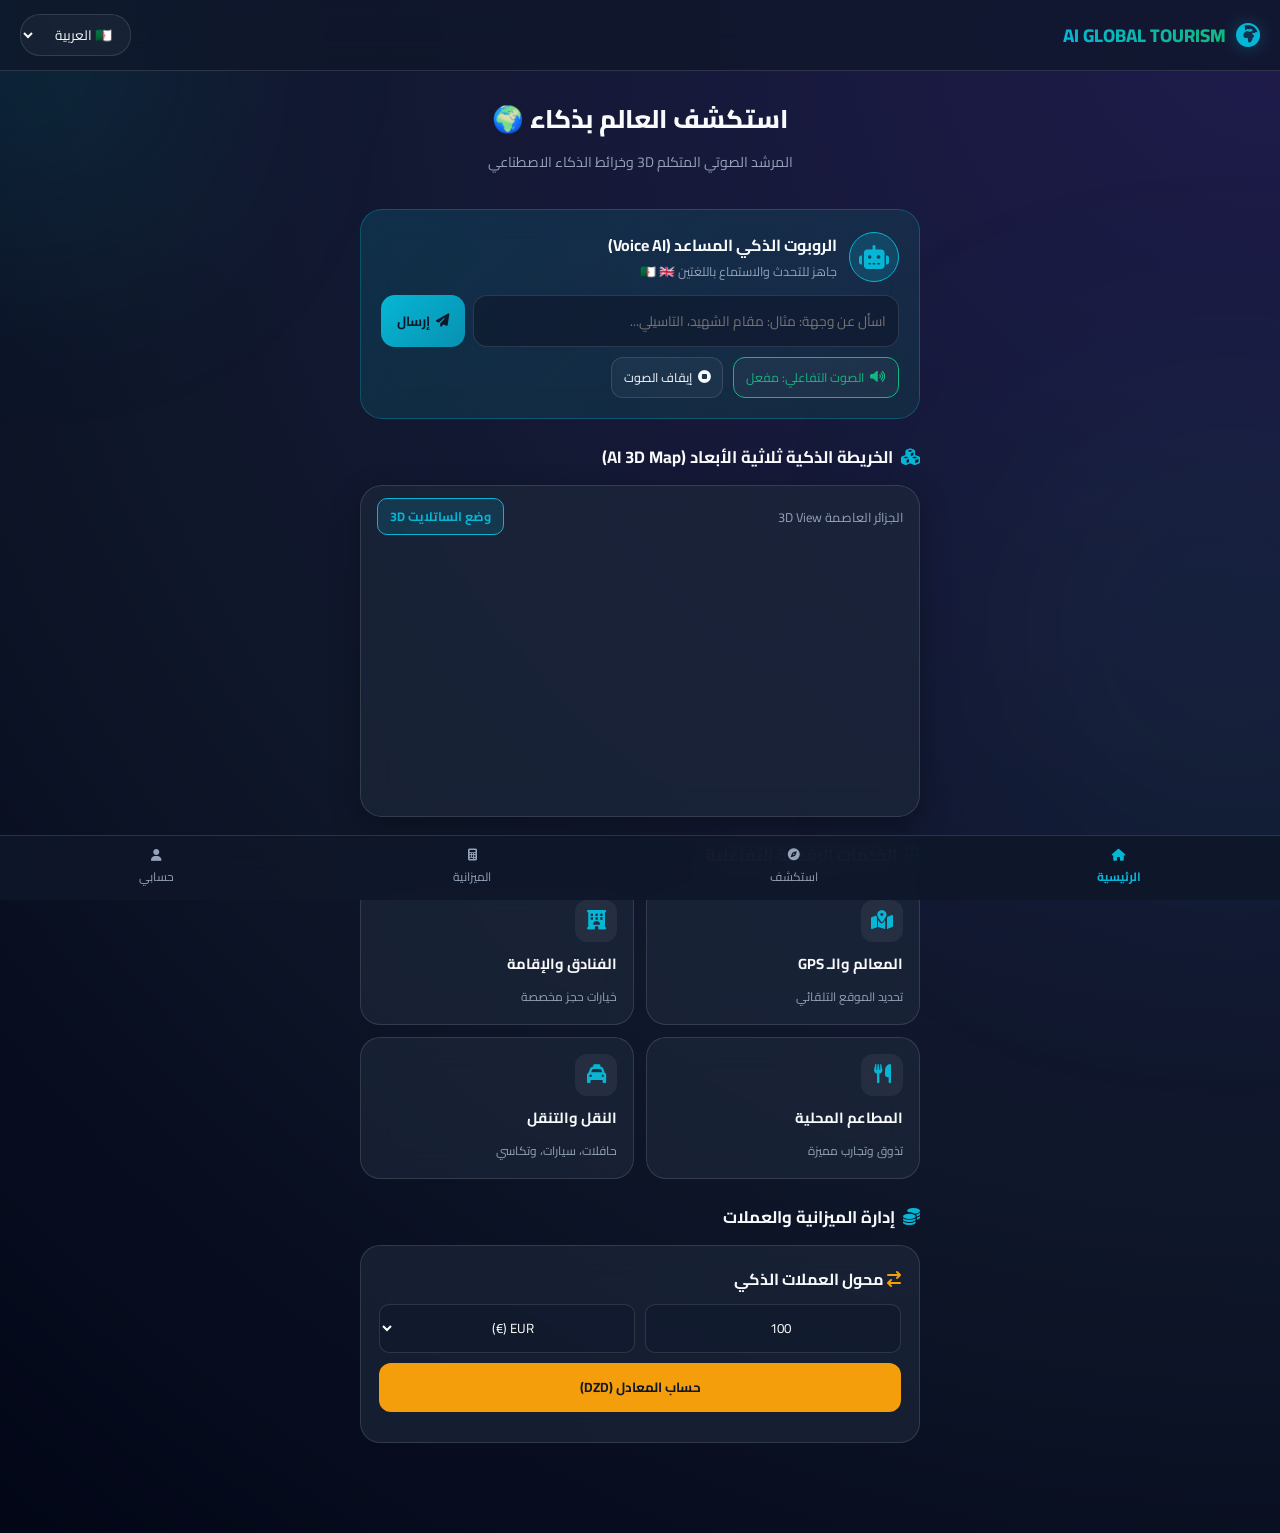
==== commit 4ad414dc: "Refactor styles and structure in index.html Updated various styles and structure in index.html, incl" ====
--- a/index.html
+++ b/index.html
@@ -14,7 +14,7 @@
             --glass-bg: rgba(255, 255, 255, 0.04);
             --glass-border: rgba(255, 255, 255, 0.12);
             --glass-card: rgba(30, 41, 59, 0.65);
-            --glass-modal: rgba(15, 23, 42, 0.85);
+            --glass-modal: rgba(15, 23, 42, 0.88);
             --accent-cyan: #06b6d4;
             --accent-cyan-glow: rgba(6, 182, 212, 0.4);
             --accent-emerald: #10b981;
@@ -39,14 +39,12 @@
             overflow-x: hidden;
         }
 
-        /* Ambient Glow Background Effects */
+        /* Background Glows */
         body::before {
             content: '';
             position: fixed;
-            top: -10%;
-            left: -10%;
-            width: 300px;
-            height: 300px;
+            top: -10%; left: -10%;
+            width: 300px; height: 300px;
             background: rgba(6, 182, 212, 0.15);
             filter: blur(120px);
             border-radius: 50%;
@@ -56,10 +54,8 @@
         body::after {
             content: '';
             position: fixed;
-            bottom: 10%;
-            right: -10%;
-            width: 350px;
-            height: 350px;
+            bottom: 10%; right: -10%;
+            width: 350px; height: 350px;
             background: rgba(16, 185, 129, 0.12);
             filter: blur(140px);
             border-radius: 50%;
@@ -79,7 +75,6 @@
             display: flex;
             justify-content: space-between;
             align-items: center;
-            box-shadow: 0 4px 30px rgba(0, 0, 0, 0.3);
         }
 
         .brand {
@@ -100,7 +95,6 @@
             background: linear-gradient(90deg, #06b6d4, #10b981);
             -webkit-background-clip: text;
             -webkit-text-fill-color: transparent;
-            letter-spacing: 0.5px;
         }
 
         .lang-switch {
@@ -111,60 +105,24 @@
             border-radius: 20px;
             font-size: 0.85rem;
             outline: none;
-            backdrop-filter: blur(10px);
-        }
-
-        /* Hero & Search Banner */
+        }
+
+        /* Hero */
         .hero {
-            padding: 28px 20px 20px 20px;
+            padding: 24px 20px 16px 20px;
             text-align: center;
         }
 
         .hero h2 {
-            font-size: 1.7rem;
+            font-size: 1.6rem;
             margin-bottom: 6px;
             font-weight: 800;
-            text-shadow: 0 2px 10px rgba(0,0,0,0.5);
         }
 
         .hero p {
             color: var(--text-muted);
             font-size: 0.88rem;
-            margin-bottom: 22px;
-        }
-
-        .search-box {
-            position: relative;
-            max-width: 500px;
-            margin: 0 auto;
-        }
-
-        .search-box input {
-            width: 100%;
-            padding: 14px 48px 14px 18px;
-            border-radius: 16px;
-            border: 1px solid var(--glass-border);
-            background: var(--glass-bg);
-            backdrop-filter: blur(16px);
-            -webkit-backdrop-filter: blur(16px);
-            color: #fff;
-            font-size: 0.95rem;
-            outline: none;
-            box-shadow: inset 0 1px 1px rgba(255,255,255,0.1);
-            transition: all 0.3s ease;
-        }
-
-        .search-box input:focus {
-            border-color: var(--accent-cyan);
-            box-shadow: 0 0 15px var(--accent-cyan-glow);
-        }
-
-        .search-box i {
-            position: absolute;
-            right: 18px;
-            top: 50%;
-            transform: translateY(-50%);
-            color: var(--text-muted);
+            margin-bottom: 18px;
         }
 
         /* Container Sections */
@@ -175,9 +133,9 @@
         }
 
         .section-title {
-            font-size: 1.1rem;
+            font-size: 1.05rem;
             font-weight: 700;
-            margin: 26px 0 14px 0;
+            margin: 22px 0 12px 0;
             display: flex;
             align-items: center;
             gap: 8px;
@@ -187,39 +145,66 @@
             color: var(--accent-cyan);
         }
 
-        /* AI Assistant Widget */
-        .ai-card {
-            background: linear-gradient(135deg, rgba(6, 182, 212, 0.12) 0%, rgba(16, 185, 129, 0.08) 100%);
-            border: 1px solid rgba(6, 182, 212, 0.25);
+        /* AI Speaking Robot Card */
+        .ai-robot-card {
+            background: linear-gradient(135deg, rgba(6, 182, 212, 0.15) 0%, rgba(16, 185, 129, 0.1) 100%);
+            border: 1px solid rgba(6, 182, 212, 0.3);
             border-radius: 22px;
             padding: 20px;
             backdrop-filter: blur(16px);
             -webkit-backdrop-filter: blur(16px);
-            box-shadow: 0 8px 32px 0 rgba(0, 0, 0, 0.25);
-        }
-
-        .ai-card h3 {
-            font-size: 1.05rem;
-            margin-bottom: 6px;
-            display: flex;
-            align-items: center;
+            position: relative;
+        }
+
+        .robot-header {
+            display: flex;
+            align-items: center;
+            gap: 12px;
+            margin-bottom: 12px;
+        }
+
+        .robot-avatar {
+            width: 50px;
+            height: 50px;
+            border-radius: 50%;
+            background: rgba(6, 182, 212, 0.2);
+            border: 1px solid var(--accent-cyan);
+            display: flex;
+            align-items: center;
+            justify-content: center;
+            font-size: 1.5rem;
+            color: var(--accent-cyan);
+            position: relative;
+        }
+
+        .robot-avatar.speaking {
+            animation: pulse-glow 1.2s infinite alternate;
+        }
+
+        @keyframes pulse-glow {
+            0% { box-shadow: 0 0 5px var(--accent-cyan); }
+            100% { box-shadow: 0 0 22px var(--accent-cyan); }
+        }
+
+        .robot-info h3 {
+            font-size: 1rem;
+            font-weight: 700;
+        }
+
+        .robot-info p {
+            font-size: 0.78rem;
+            color: var(--text-muted);
+        }
+
+        .ai-input-group {
+            display: flex;
             gap: 8px;
-        }
-
-        .ai-card p {
-            font-size: 0.85rem;
-            color: #cbd5e1;
-            margin-bottom: 14px;
-        }
-
-        .ai-input-group {
-            display: flex;
-            gap: 8px;
+            margin-top: 10px;
         }
 
         .ai-input-group input {
             flex: 1;
-            padding: 12px 14px;
+            padding: 12px;
             border-radius: 14px;
             border: 1px solid var(--glass-border);
             background: rgba(15, 23, 42, 0.6);
@@ -232,123 +217,158 @@
             background: linear-gradient(135deg, #06b6d4 0%, #0891b2 100%);
             color: #0f172a;
             border: none;
-            padding: 12px 18px;
+            padding: 12px 16px;
             border-radius: 14px;
             font-weight: 700;
             cursor: pointer;
-            box-shadow: 0 4px 15px rgba(6, 182, 212, 0.3);
-            transition: transform 0.2s;
-        }
-
-        .ai-input-group button:active {
-            transform: scale(0.95);
-        }
-
-        /* Grid Modules (HD Glassmorphism Cards) */
+            display: flex;
+            align-items: center;
+            gap: 6px;
+        }
+
+        .voice-controls {
+            display: flex;
+            gap: 10px;
+            margin-top: 10px;
+        }
+
+        .btn-voice {
+            background: var(--glass-bg);
+            border: 1px solid var(--glass-border);
+            color: var(--text-main);
+            padding: 8px 12px;
+            border-radius: 12px;
+            font-size: 0.78rem;
+            cursor: pointer;
+            display: flex;
+            align-items: center;
+            gap: 6px;
+        }
+
+        .btn-voice.active {
+            border-color: var(--accent-emerald);
+            color: var(--accent-emerald);
+        }
+
+        /* 3D Glassmorphism Google Map Container */
+        .map-wrapper {
+            background: var(--glass-card);
+            border: 1px solid var(--glass-border);
+            border-radius: 22px;
+            padding: 12px;
+            backdrop-filter: blur(16px);
+            position: relative;
+            margin-top: 10px;
+            box-shadow: 0 10px 30px rgba(0,0,0,0.3);
+        }
+
+        .map-controls {
+            display: flex;
+            justify-content: space-between;
+            align-items: center;
+            margin-bottom: 10px;
+            padding: 0 4px;
+        }
+
+        .map-mode-btn {
+            background: rgba(6, 182, 212, 0.15);
+            border: 1px solid var(--accent-cyan);
+            color: var(--accent-cyan);
+            padding: 6px 12px;
+            border-radius: 10px;
+            font-size: 0.78rem;
+            cursor: pointer;
+            font-weight: 700;
+        }
+
+        .map-frame-3d {
+            width: 100%;
+            height: 250px;
+            border-radius: 16px;
+            border: none;
+            filter: contrast(1.05) saturate(1.1);
+            transform: perspective(600px) rotateX(4deg);
+            transition: transform 0.4s ease;
+        }
+
+        .map-frame-3d:hover {
+            transform: perspective(600px) rotateX(0deg);
+        }
+
+        /* Grid Services */
         .grid-modules {
             display: grid;
             grid-template-columns: repeat(2, 1fr);
-            gap: 14px;
+            gap: 12px;
         }
 
         .module-card {
             background: var(--glass-card);
             border: 1px solid var(--glass-border);
             border-radius: 20px;
-            padding: 18px;
+            padding: 16px;
             display: flex;
             flex-direction: column;
-            gap: 10px;
+            gap: 8px;
             backdrop-filter: blur(16px);
-            -webkit-backdrop-filter: blur(16px);
-            transition: all 0.25s cubic-bezier(0.4, 0, 0.2, 1);
             cursor: pointer;
-            position: relative;
-            overflow: hidden;
-        }
-
-        .module-card::before {
-            content: '';
-            position: absolute;
-            top: 0; left: -100%;
-            width: 100%; height: 100%;
-            background: linear-gradient(90deg, transparent, rgba(255,255,255,0.08), transparent);
-            transition: 0.5s;
-        }
-
-        .module-card:active::before {
-            left: 100%;
+            transition: transform 0.2s;
         }
 
         .module-card:active {
             transform: scale(0.96);
-            border-color: var(--accent-cyan);
         }
 
         .module-icon {
-            width: 46px;
-            height: 46px;
-            border-radius: 14px;
+            width: 42px; height: 42px;
+            border-radius: 12px;
             background: rgba(255, 255, 255, 0.06);
-            border: 1px solid rgba(255, 255, 255, 0.1);
             display: flex;
             align-items: center;
             justify-content: center;
-            font-size: 1.25rem;
+            font-size: 1.2rem;
             color: var(--accent-cyan);
-            box-shadow: 0 4px 12px rgba(0,0,0,0.15);
-        }
-
-        .module-card h4 {
-            font-size: 0.95rem;
-            font-weight: 700;
-        }
-
-        .module-card span {
-            font-size: 0.75rem;
-            color: var(--text-muted);
-        }
-
-        /* Currency Calculator Box */
+        }
+
+        .module-card h4 { font-size: 0.92rem; }
+        .module-card span { font-size: 0.75rem; color: var(--text-muted); }
+
+        /* Currency Box */
         .calc-card {
             background: var(--glass-card);
             border: 1px solid var(--glass-border);
-            border-radius: 22px;
-            padding: 20px;
-            margin-top: 12px;
+            border-radius: 20px;
+            padding: 18px;
+            margin-top: 10px;
             backdrop-filter: blur(16px);
-            -webkit-backdrop-filter: blur(16px);
         }
 
         .calc-row {
             display: flex;
             gap: 10px;
-            margin-top: 12px;
+            margin-top: 10px;
         }
 
         .calc-input {
             flex: 1;
-            padding: 12px;
-            border-radius: 12px;
+            padding: 10px;
+            border-radius: 10px;
             border: 1px solid var(--glass-border);
             background: rgba(15, 23, 42, 0.5);
             color: #fff;
             text-align: center;
-            font-size: 0.95rem;
             outline: none;
         }
 
-        /* Glassmorphism Dynamic Modal */
+        /* Modal Overlay */
         .modal-overlay {
             position: fixed;
             top: 0; left: 0; right: 0; bottom: 0;
-            background: rgba(2, 6, 23, 0.75);
-            backdrop-filter: blur(12px);
-            -webkit-backdrop-filter: blur(12px);
+            background: rgba(2, 6, 23, 0.78);
+            backdrop-filter: blur(14px);
             z-index: 2000;
             display: flex;
-            align-items: flex-end; /* Mobile Bottom Sheet Style */
-            justify-content: center;
+            align-items: flex-end;
             opacity: 0;
             pointer-events: none;
             transition: opacity 0.3s ease;
@@ -362,16 +382,13 @@
         .modal-content {
             background: var(--glass-modal);
             border: 1px solid var(--glass-border);
-            border-top: 1px solid rgba(255,255,255,0.2);
             width: 100%;
             max-width: 600px;
+            margin: 0 auto;
             border-radius: 28px 28px 0 0;
-            padding: 24px 20px 35px 20px;
+            padding: 22px 20px 30px 20px;
             transform: translateY(100%);
-            transition: transform 0.35s cubic-bezier(0.16, 1, 0.3, 1);
-            max-height: 80vh;
-            overflow-y: auto;
-            box-shadow: 0 -10px 40px rgba(0,0,0,0.5);
+            transition: transform 0.35s ease;
         }
 
         .modal-overlay.active .modal-content {
@@ -382,71 +399,26 @@
             display: flex;
             justify-content: space-between;
             align-items: center;
-            margin-bottom: 18px;
-            padding-bottom: 12px;
-            border-bottom: 1px solid var(--glass-border);
-        }
-
-        .modal-header h3 {
-            font-size: 1.15rem;
-            display: flex;
-            align-items: center;
-            gap: 10px;
-            color: var(--accent-cyan);
+            margin-bottom: 16px;
         }
 
         .modal-close {
             background: var(--glass-bg);
             border: 1px solid var(--glass-border);
             color: var(--text-muted);
-            width: 32px;
-            height: 32px;
+            width: 32px; height: 32px;
             border-radius: 50%;
-            display: flex;
-            align-items: center;
-            justify-content: center;
+            display: flex; align-items: center; justify-content: center;
             cursor: pointer;
         }
 
-        .modal-item-list {
-            display: flex;
-            flex-direction: column;
-            gap: 12px;
-        }
-
-        .modal-item {
-            background: var(--glass-bg);
-            border: 1px solid var(--glass-border);
-            padding: 14px;
-            border-radius: 16px;
-            display: flex;
-            align-items: center;
-            gap: 14px;
-        }
-
-        .modal-item i {
-            font-size: 1.4rem;
-            color: var(--accent-emerald);
-        }
-
-        .modal-item-info h5 {
-            font-size: 0.95rem;
-            margin-bottom: 2px;
-        }
-
-        .modal-item-info p {
-            font-size: 0.78rem;
-            color: var(--text-muted);
-        }
-
-        /* Bottom Navigation Bar */
+        /* Bottom Nav */
         .bottom-nav {
             position: fixed;
             bottom: 0; left: 0; right: 0;
             height: 65px;
-            background: rgba(15, 23, 42, 0.88);
+            background: rgba(15, 23, 42, 0.9);
             backdrop-filter: blur(20px);
-            -webkit-backdrop-filter: blur(20px);
             border-top: 1px solid var(--glass-border);
             display: flex;
             justify-content: space-around;
@@ -466,11 +438,7 @@
 
         .nav-item.active {
             color: var(--accent-cyan);
-            font-weight: 700;
-        }
-
-        .nav-item i {
-            font-size: 1.25rem;
+            font-weight: bold;
         }
     </style>
 </head>
@@ -482,173 +450,277 @@
             <i class="fa-solid fa-earth-africa"></i>
             <h1>AI GLOBAL TOURISM</h1>
         </div>
-        <select class="lang-switch" id="langSelect">
+        <select class="lang-switch" id="langSelect" onchange="switchLanguage()">
             <option value="ar">🇩🇿 العربية</option>
             <option value="en">🇬🇧 English</option>
-            <option value="fr">🇫🇷 Français</option>
         </select>
     </header>
 
-    <!-- Hero Area -->
+    <!-- Hero -->
     <section class="hero">
-        <h2>استكشف العالم بذكاء 🌍</h2>
-        <p>الوجهة الأولى: الجزائر 🇩🇿 — مرشد AI، محول العملات، وحاسبة ميزانية الرحلة</p>
-        <div class="search-box">
-            <i class="fa-solid fa-magnifying-glass"></i>
-            <input type="text" placeholder="ابحث عن وجهة، فندق، أو معلم سياحي...">
-        </div>
+        <h2 id="heroTitle">استكشف العالم بذكاء 🌍</h2>
+        <p id="heroSub">المرشد الصوتي المتكلم 3D وخرائط الذكاء الاصطناعي</p>
     </section>
 
     <div class="container">
         
-        <!-- AI Assistant Section -->
-        <div class="ai-card">
-            <h3><i class="fa-solid fa-robot" style="color: var(--accent-cyan);"></i> المرشد السياحي الذكي (AI Guide)</h3>
-            <p>خطط لرحلتك، اكتشف المسارات المحلية، واحصل على توصيات فورية بالذكاء الاصطناعي.</p>
+        <!-- Speaking AI Robot Widget -->
+        <div class="ai-robot-card">
+            <div class="robot-header">
+                <div class="robot-avatar" id="robotAvatar">
+                    <i class="fa-solid fa-robot"></i>
+                </div>
+                <div class="robot-info">
+                    <h3 id="robotName">الروبوت الذكي المساعد (Voice AI)</h3>
+                    <p id="robotStatus">جاهز للتحدث والاستماع باللغتين 🇩🇿 🇬🇧</p>
+                </div>
+            </div>
+
             <div class="ai-input-group">
-                <input type="text" id="aiQuery" placeholder="مثال: برنامج 3 أيام في صحراء التاسيلي؟">
-                <button onclick="askAI()">اسأل AI</button>
-            </div>
+                <input type="text" id="aiQuery" placeholder="اسأل عن وجهة: مثال: مقام الشهيد، التاسيلي...">
+                <button onclick="askAIAndSpeak()">
+                    <i class="fa-solid fa-paper-plane"></i>
+                    <span>إرسال</span>
+                </button>
+            </div>
+
+            <div class="voice-controls">
+                <button class="btn-voice active" id="speechToggle" onclick="toggleSpeech()">
+                    <i class="fa-solid fa-volume-high"></i> <span id="voiceLabel">الصوت التفاعلي: مفعل</span>
+                </button>
+                <button class="btn-voice" onclick="stopSpeech()">
+                    <i class="fa-solid fa-circle-stop"></i> إيقاف الصوت
+                </button>
+            </div>
+
             <div id="aiResponse" style="margin-top: 12px; font-size: 0.88rem; display: none; color: #4ade80; background: rgba(16, 185, 129, 0.1); padding: 12px; border-radius: 12px; border: 1px solid rgba(16, 185, 129, 0.2);"></div>
+        </div>
+
+        <!-- 3D Google Maps AI View -->
+        <div class="section-title">
+            <i class="fa-solid fa-cubes"></i> الخريطة الذكية ثلاثية الأبعاد (AI 3D Map)
+        </div>
+
+        <div class="map-wrapper">
+            <div class="map-controls">
+                <span style="font-size: 0.8rem; color: var(--text-muted);" id="mapLocationLabel">الجزائر العاصمة 3D View</span>
+                <button class="map-mode-btn" onclick="toggleMapMode()" id="btnMapMode">وضع الساتلايت 3D</button>
+            </div>
+            <iframe 
+                id="gmapFrame" 
+                class="map-frame-3d" 
+                src="https://maps.google.com/maps?q=Algiers,Algeria&t=k&z=15&ie=UTF8&iwloc=&output=embed" 
+                allowfullscreen="" 
+                loading="lazy">
+            </iframe>
         </div>
 
         <!-- Services Matrix -->
         <div class="section-title">
-            <i class="fa-solid fa-border-all"></i> الخدمات الرقمية الذكية
+            <i class="fa-solid fa-border-all"></i> الخدمات الرقمية التفاعلية
         </div>
 
         <div class="grid-modules">
             <div class="module-card" onclick="openModal('gps')">
                 <div class="module-icon"><i class="fa-solid fa-map-location-dot"></i></div>
-                <h4>المعالم والـ GPS</h4>
-                <span>اكتشاف الأماكن القريبة</span>
+                <h4 id="m1">المعالم والـ GPS</h4>
+                <span>تحديد الموقع التلقائي</span>
             </div>
             <div class="module-card" onclick="openModal('hotels')">
                 <div class="module-icon"><i class="fa-solid fa-hotel"></i></div>
-                <h4>الفنادق والإقامة</h4>
+                <h4 id="m2">الفنادق والإقامة</h4>
                 <span>خيارات حجز مخصصة</span>
             </div>
             <div class="module-card" onclick="openModal('food')">
                 <div class="module-icon"><i class="fa-solid fa-utensils"></i></div>
-                <h4>المطاعم المحلية</h4>
+                <h4 id="m3">المطاعم المحلية</h4>
                 <span>تذوق وتجارب مميزة</span>
             </div>
             <div class="module-card" onclick="openModal('transport')">
                 <div class="module-icon"><i class="fa-solid fa-taxi"></i></div>
-                <h4>النقل والتنقل</h4>
+                <h4 id="m4">النقل والتنقل</h4>
                 <span>حافلات، سيارات، وتكاسي</span>
             </div>
         </div>
 
-        <!-- Financial & Exchange Helper -->
+        <!-- Financial Converter -->
         <div class="section-title">
             <i class="fa-solid fa-coins"></i> إدارة الميزانية والعملات
         </div>
 
         <div class="calc-card">
-            <h4><i class="fa-solid fa-arrow-right-arrow-left" style="color: var(--accent-gold);"></i> محول العملات الذكي (EUR/USD → DZD)</h4>
+            <h4><i class="fa-solid fa-arrow-right-arrow-left" style="color: var(--accent-gold);"></i> محول العملات الذكي</h4>
             <div class="calc-row">
-                <input type="number" id="foreignAmount" class="calc-input" value="100" placeholder="المبلغ">
+                <input type="number" id="foreignAmount" class="calc-input" value="100">
                 <select id="currencyType" class="calc-input">
                     <option value="EUR">EUR (€)</option>
                     <option value="USD">USD ($)</option>
                     <option value="GBP">GBP (£)</option>
                 </select>
             </div>
-            <div class="calc-row" style="margin-top: 10px;">
-                <button onclick="convertCurrency()" style="width: 100%; padding: 12px; background: linear-gradient(135deg, #f59e0b 0%, #d97706 100%); border: none; border-radius: 12px; font-weight: bold; color: #0f172a; cursor: pointer; box-shadow: 0 4px 15px rgba(245, 158, 11, 0.25);">حساب المعادل بالدينار (DZD)</button>
-            </div>
-            <div id="calcResult" style="text-align: center; margin-top: 14px; font-weight: 700; color: var(--accent-cyan); font-size: 1.05rem;"></div>
+            <div class="calc-row">
+                <button onclick="convertCurrency()" style="width:100%; padding:12px; background:var(--accent-gold); border:none; border-radius:12px; font-weight:bold; color:#0f172a; cursor:pointer;">حساب المعادل (DZD)</button>
+            </div>
+            <div id="calcResult" style="text-align:center; margin-top:12px; font-weight:bold; color:var(--accent-cyan);"></div>
         </div>
 
     </div>
 
-    <!-- Glassmorphism Dynamic Modal Overlay -->
+    <!-- Modal Sheet -->
     <div class="modal-overlay" id="serviceModal" onclick="closeModalOnOuter(event)">
         <div class="modal-content">
             <div class="modal-header">
                 <h3 id="modalTitle"><i class="fa-solid fa-star"></i> تفاصيل الخدمة</h3>
                 <div class="modal-close" onclick="closeModal()"><i class="fa-solid fa-xmark"></i></div>
             </div>
-            <div class="modal-item-list" id="modalBody">
-                <!-- Dynamic Items Inserted via JS -->
-            </div>
+            <div id="modalBody" style="display:flex; flex-direction:column; gap:12px;"></div>
         </div>
     </div>
 
-    <!-- Bottom Navigation -->
+    <!-- Bottom Nav -->
     <nav class="bottom-nav">
-        <a href="#" class="nav-item active">
-            <i class="fa-solid fa-house"></i>
-            <span>الرئيسية</span>
-        </a>
-        <a href="#" class="nav-item">
-            <i class="fa-solid fa-compass"></i>
-            <span>استكشف</span>
-        </a>
-        <a href="#" class="nav-item">
-            <i class="fa-solid fa-calculator"></i>
-            <span>الميزانية</span>
-        </a>
-        <a href="#" class="nav-item">
-            <i class="fa-solid fa-user"></i>
-            <span>حسابي</span>
-        </a>
+        <a href="#" class="nav-item active"><i class="fa-solid fa-house"></i><span>الرئيسية</span></a>
+        <a href="#" class="nav-item"><i class="fa-solid fa-compass"></i><span>استكشف</span></a>
+        <a href="#" class="nav-item"><i class="fa-solid fa-calculator"></i><span>الميزانية</span></a>
+        <a href="#" class="nav-item"><i class="fa-solid fa-user"></i><span>حسابي</span></a>
     </nav>
 
     <script>
-        // Modal Data Mapping
+        let isSpeechEnabled = true;
+        let currentLang = 'ar';
+        let isSatellite = true;
+
+        // Speech Synthesis Engine (AR/EN Voice)
+        function speakText(text, lang = currentLang) {
+            if (!isSpeechEnabled || !('speechSynthesis' in window)) return;
+
+            window.speechSynthesis.cancel(); // Stop current speech
+            const utterance = new SpeechSynthesisUtterance(text);
+            utterance.lang = lang === 'ar' ? 'ar-SA' : 'en-US';
+            utterance.pitch = 1.0;
+            utterance.rate = 0.95;
+
+            const avatar = document.getElementById('robotAvatar');
+            utterance.onstart = () => avatar.classList.add('speaking');
+            utterance.onend = () => avatar.classList.remove('speaking');
+
+            window.speechSynthesis.speak(utterance);
+        }
+
+        function toggleSpeech() {
+            isSpeechEnabled = !isSpeechEnabled;
+            const btnLabel = document.getElementById('voiceLabel');
+            btnLabel.innerText = isSpeechEnabled ? 'الصوت التفاعلي: مفعل' : 'الصوت التفاعلي: معطل';
+            if (!isSpeechEnabled) stopSpeech();
+        }
+
+        function stopSpeech() {
+            if ('speechSynthesis' in window) window.speechSynthesis.cancel();
+            document.getElementById('robotAvatar').classList.remove('speaking');
+        }
+
+        // AI Robot Query Execution & Auto Map Update
+        function askAIAndSpeak() {
+            const query = document.getElementById('aiQuery').value.trim();
+            const res = document.getElementById('aiResponse');
+            if (!query) return;
+
+            res.style.display = 'block';
+            
+            let responseText = "";
+            let mapLocation = query;
+
+            if (currentLang === 'ar') {
+                responseText = `مرحباً بك! يقوم روبوت AI GLOBAL TOURISM بتحليل إحداثيات ${query}. أهلاً بك في الجزائر، تم تحديث خريطة الـ 3D بالوجهة المطلوبة.`;
+            } else {
+                responseText = `Welcome! AI GLOBAL TOURISM robot is analyzing coordinates for ${query}. Destination updated on the 3D map.`;
+            }
+
+            res.innerText = responseText;
+            speakText(responseText);
+
+            // Update Google Maps Location dynamically in 3D Perspective
+            const mapFrame = document.getElementById('gmapFrame');
+            const mapTypeParam = isSatellite ? '&t=k' : '';
+            mapFrame.src = `https://maps.google.com/maps?q=${encodeURIComponent(mapLocation)}&z=15${mapTypeParam}&ie=UTF8&iwloc=&output=embed`;
+            document.getElementById('mapLocationLabel').innerText = `${query} (3D View)`;
+        }
+
+        function toggleMapMode() {
+            isSatellite = !isSatellite;
+            const btn = document.getElementById('btnMapMode');
+            btn.innerText = isSatellite ? 'وضع الساتلايت 3D' : 'وضع الشوارع HD';
+            const query = document.getElementById('aiQuery').value.trim() || "Algiers,Algeria";
+            const mapFrame = document.getElementById('gmapFrame');
+            const mapTypeParam = isSatellite ? '&t=k' : '';
+            mapFrame.src = `https://maps.google.com/maps?q=${encodeURIComponent(query)}&z=15${mapTypeParam}&ie=UTF8&iwloc=&output=embed`;
+        }
+
+        // Language Switcher
+        function switchLanguage() {
+            currentLang = document.getElementById('langSelect').value;
+            if (currentLang === 'en') {
+                document.getElementById('heroTitle').innerText = "Explore The World Smartly 🌍";
+                document.getElementById('heroSub').innerText = "3D Interactive Voice Robot & AI Maps Engine";
+                document.getElementById('robotName').innerText = "Voice AI Assistant Robot";
+                document.getElementById('robotStatus').innerText = "Ready to speak in English & Arabic 🇬🇧 🇩🇿";
+                document.getElementById('aiQuery').placeholder = "Ask about a destination: e.g. Tassili, Algiers...";
+                speakText("Language switched to English. How can I assist your trip today?", 'en');
+            } else {
+                document.getElementById('heroTitle').innerText = "استكشف العالم بذكاء 🌍";
+                document.getElementById('heroSub').innerText = "المرشد الصوتي المتكلم 3D وخرائط الذكاء الاصطناعي";
+                document.getElementById('robotName').innerText = "الروبوت الذكي المساعد (Voice AI)";
+                document.getElementById('robotStatus').innerText = "جاهز للتحدث والاستماع باللغتين 🇩🇿 🇬🇧";
+                document.getElementById('aiQuery').placeholder = "اسأل عن وجهة: مثال: مقام الشهيد، التاسيلي...";
+                speakText("تم تغيير اللغة إلى العربية. كيف يمكنني مساعدتك في رحلتك اليوم؟", 'ar');
+            }
+        }
+
+        // Modal Details
         const serviceData = {
             gps: {
-                title: '<i class="fa-solid fa-map-location-dot"></i> المعالم والمواقع القريبة',
+                title: '<i class="fa-solid fa-map-location-dot"></i> المعالم والمواقع',
                 items: [
-                    { title: 'مقام الشهيد & حديقة الحامة', desc: 'الجزائر العاصمة — موقع تاريخي وطبيعي خلاب', icon: 'fa-monument' },
-                    { title: 'صحراء التاسيلي وقصر غرداية', desc: 'جنوب الجزائر — موروث عالمي لليونسكو', icon: 'fa-mountain-sun' },
-                    { title: 'آثار تيبازة الرومانية', desc: 'تيبازة — إطلالة بحرية وآثار تاريخية مجتمعة', icon: 'fa-landmark' }
+                    { title: 'مقام الشهيد & حديقة الحامة', desc: 'إحداثيات 3D وسياحة تاريخية', icon: 'fa-monument' },
+                    { title: 'صحراء التاسيلي', desc: 'موروث عالمي ومسارات صحراوية', icon: 'fa-mountain-sun' }
                 ]
             },
             hotels: {
-                title: '<i class="fa-solid fa-hotel"></i> الإقامة والفنادق الموصى بها',
+                title: '<i class="fa-solid fa-hotel"></i> الفنادق والإقامة',
                 items: [
-                    { title: 'فندق الأوراسي (El Aurassi)', desc: 'الجزائر العاصمة — إطلالة بانورامية على البحر', icon: 'fa-star' },
-                    { title: 'فندق الشيراتون (Sheraton)', desc: 'وهران / العاصمة — خدمات فندقية راقية 5 نجوم', icon: 'fa-bed' },
-                    { title: 'منتجعات ورقلة وتيميمون', desc: 'إقامة صحراوية تقليدية فاخرة', icon: 'fa-caravan' }
+                    { title: 'فندق الأوراسي / الشيراتون', desc: 'إقامة فاخرة بإطلالة بحرية', icon: 'fa-star' }
                 ]
             },
             food: {
-                title: '<i class="fa-solid fa-utensils"></i> المطاعم والمأكولات المحلية',
+                title: '<i class="fa-solid fa-utensils"></i> المطاعم والمأكولات',
                 items: [
-                    { title: 'مطاعم القصبة العتيقة', desc: 'أطباق تقليدية: الكسكسي، الشوربة البيضاء، والمثوم', icon: 'fa-bowl-food' },
-                    { title: 'مطاعم سمك ميناء الجزاير وجميلة', desc: 'أجود المأكولات البحرية الطازجة', icon: 'fa-fish' }
+                    { title: 'مطاعم القصبة العتيقة', desc: 'أطباق تقليدية جزائرية أصيلة', icon: 'fa-bowl-food' }
                 ]
             },
             transport: {
-                title: '<i class="fa-solid fa-taxi"></i> خدمات النقل الذكية',
+                title: '<i class="fa-solid fa-taxi"></i> خدمات النقل VIP',
                 items: [
-                    { title: 'حجز سيارات السياحة والـ VIP', desc: 'تنقلات خاصة مع سائق بين الولايات', icon: 'fa-car' },
-                    { title: 'مترو وترامواي الجزائر', desc: 'شبكة نقل حديثة داخل المدن الكبرى', icon: 'fa-train' }
+                    { title: 'حجز سيارات السياحة والمترو', desc: 'تنقل ذكي ومستمر', icon: 'fa-car' }
                 ]
             }
         };
 
         function openModal(type) {
             const data = serviceData[type];
-            if(!data) return;
-
+            if (!data) return;
             document.getElementById('modalTitle').innerHTML = data.title;
             const modalBody = document.getElementById('modalBody');
-            
             modalBody.innerHTML = data.items.map(item => `
-                <div class="modal-item">
-                    <i class="fa-solid ${item.icon}"></i>
-                    <div class="modal-item-info">
-                        <h5>${item.title}</h5>
-                        <p>${item.desc}</p>
+                <div style="background:var(--glass-bg); border:1px solid var(--glass-border); padding:12px; border-radius:14px; display:flex; align-items:center; gap:12px;">
+                    <i class="fa-solid ${item.icon}" style="font-size:1.3rem; color:var(--accent-emerald);"></i>
+                    <div>
+                        <h5 style="font-size:0.9rem;">${item.title}</h5>
+                        <p style="font-size:0.75rem; color:var(--text-muted);">${item.desc}</p>
                     </div>
                 </div>
             `).join('');
-
             document.getElementById('serviceModal').classList.add('active');
+            speakText(type === 'gps' ? "عرض المعالم والمواقع القريبة" : "عرض خيارات الخدمة المطلوبة");
         }
 
         function closeModal() {
@@ -656,17 +728,7 @@
         }
 
         function closeModalOnOuter(e) {
-            if(e.target.classList.contains('modal-overlay')) {
-                closeModal();
-            }
-        }
-
-        function askAI() {
-            const query = document.getElementById('aiQuery').value;
-            const res = document.getElementById('aiResponse');
-            if(!query) return;
-            res.style.display = 'block';
-            res.innerText = "🤖 محرك AI GLOBAL TOURISM يحلل طلبك... (جاري إعداد التوصيات الذكية)";
+            if (e.target.classList.contains('modal-overlay')) closeModal();
         }
 
         function convertCurrency() {
@@ -675,9 +737,10 @@
             let rate = 240; 
             if (type === 'USD') rate = 220;
             if (type === 'GBP') rate = 270;
-
             const total = amount * rate;
-            document.getElementById('calcResult').innerText = `${amount} ${type} ≈ ${total.toLocaleString()} DZD`;
+            const resText = `${amount} ${type} ≈ ${total.toLocaleString()} DZD`;
+            document.getElementById('calcResult').innerText = resText;
+            speakText(resText);
         }
     </script>
 </body>
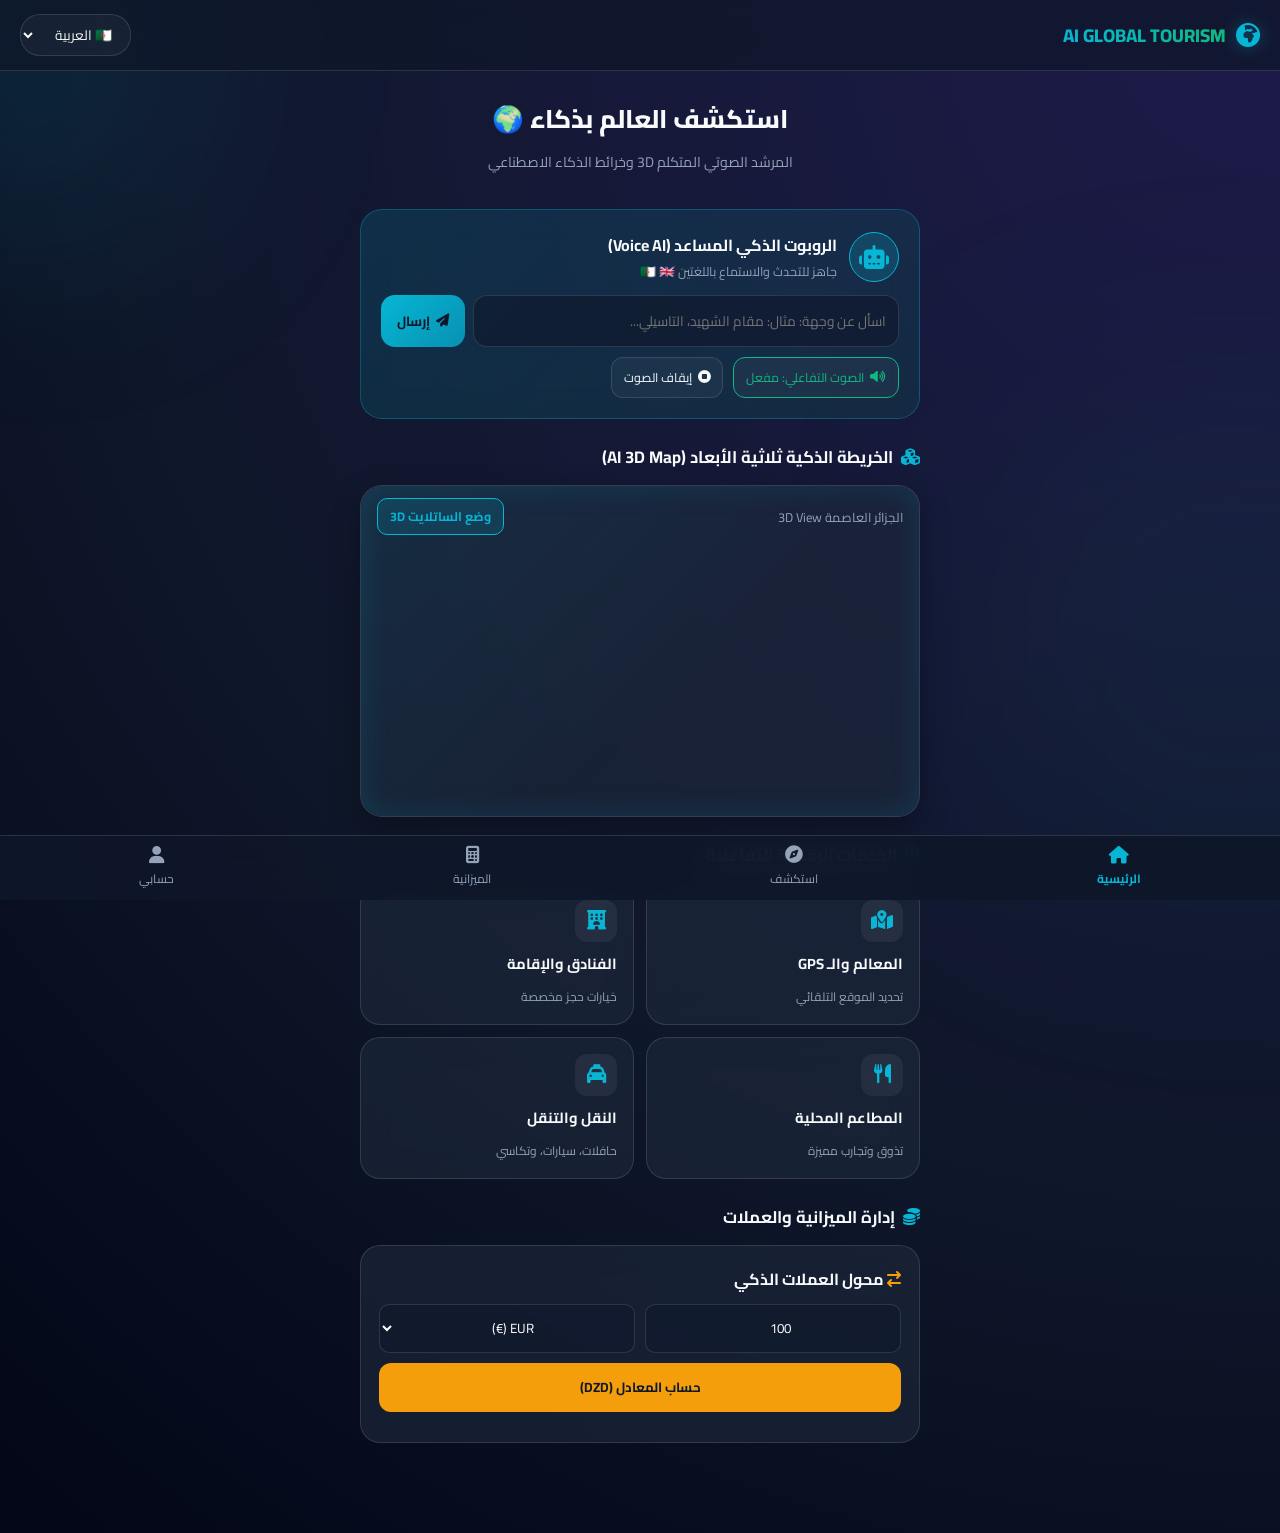
==== commit 6256ad3a: "Update the word 'Hello' to 'Goodbye'" ====
--- a/index.html
+++ b/index.html
@@ -1,14 +1,14 @@
 <!DOCTYPE html>
 <html lang="ar" dir="rtl">
 <head>
-    <meta charset="UTF-8">
-    <meta name="viewport" content="width=device-width, initial-scale=1.0">
-    <title>AI GLOBAL TOURISM | منصة السياحة الرقمية العالمية الذكية</title>
-    <!-- Font Awesome Icons & Google Fonts -->
-    <link rel="stylesheet" href="https://cdnjs.cloudflare.com/ajax/libs/font-awesome/6.4.0/css/all.min.css">
-    <link href="https://fonts.googleapis.com/css2?family=Cairo:wght@300;400;600;700;800&display=swap" rel="stylesheet">
-    
+    <meta charset="UTF-8" />
+    <meta name="viewport" content="width=device-width, initial-scale=1.0" />
+    <title>AI GLOBAL TOURISM | منصة السياحة الرقمية الذكية</title>
+    <!-- Font Awesome & Google Fonts -->
+    <link rel="stylesheet" href="https://cdnjs.cloudflare.com/ajax/libs/font-awesome/6.4.0/css/all.min.css" />
+    <link href="https://fonts.googleapis.com/css2?family=Cairo:wght@300;400;600;700;800&display=swap" rel="stylesheet" />
     <style>
+        /* ===== ROOT ===== */
         :root {
             --bg-gradient: radial-gradient(circle at top right, #1e1b4b 0%, #0f172a 60%, #020617 100%);
             --glass-bg: rgba(255, 255, 255, 0.04);
@@ -39,30 +39,33 @@
             overflow-x: hidden;
         }
 
-        /* Background Glows */
+        /* ===== BACKGROUND GLOWS ===== */
         body::before {
             content: '';
             position: fixed;
-            top: -10%; left: -10%;
-            width: 300px; height: 300px;
+            top: -10%;
+            left: -10%;
+            width: 300px;
+            height: 300px;
             background: rgba(6, 182, 212, 0.15);
             filter: blur(120px);
             border-radius: 50%;
             z-index: -1;
         }
-
         body::after {
             content: '';
             position: fixed;
-            bottom: 10%; right: -10%;
-            width: 350px; height: 350px;
+            bottom: 10%;
+            right: -10%;
+            width: 350px;
+            height: 350px;
             background: rgba(16, 185, 129, 0.12);
             filter: blur(140px);
             border-radius: 50%;
             z-index: -1;
         }
 
-        /* Header Layout */
+        /* ===== HEADER ===== */
         header {
             position: sticky;
             top: 0;
@@ -75,6 +78,8 @@
             display: flex;
             justify-content: space-between;
             align-items: center;
+            will-change: transform, backdrop-filter;
+            -webkit-backface-visibility: hidden;
         }
 
         .brand {
@@ -82,13 +87,11 @@
             align-items: center;
             gap: 10px;
         }
-
         .brand i {
             font-size: 1.5rem;
             color: var(--accent-cyan);
             filter: drop-shadow(0 0 8px var(--accent-cyan-glow));
         }
-
         .brand h1 {
             font-size: 1.15rem;
             font-weight: 800;
@@ -105,27 +108,26 @@
             border-radius: 20px;
             font-size: 0.85rem;
             outline: none;
-        }
-
-        /* Hero */
+            cursor: pointer;
+        }
+
+        /* ===== HERO ===== */
         .hero {
             padding: 24px 20px 16px 20px;
             text-align: center;
         }
-
         .hero h2 {
             font-size: 1.6rem;
             margin-bottom: 6px;
             font-weight: 800;
         }
-
         .hero p {
             color: var(--text-muted);
             font-size: 0.88rem;
             margin-bottom: 18px;
         }
 
-        /* Container Sections */
+        /* ===== CONTAINER ===== */
         .container {
             padding: 0 20px;
             max-width: 600px;
@@ -140,12 +142,11 @@
             align-items: center;
             gap: 8px;
         }
-
         .section-title i {
             color: var(--accent-cyan);
         }
 
-        /* AI Speaking Robot Card */
+        /* ===== AI ROBOT CARD ===== */
         .ai-robot-card {
             background: linear-gradient(135deg, rgba(6, 182, 212, 0.15) 0%, rgba(16, 185, 129, 0.1) 100%);
             border: 1px solid rgba(6, 182, 212, 0.3);
@@ -154,6 +155,8 @@
             backdrop-filter: blur(16px);
             -webkit-backdrop-filter: blur(16px);
             position: relative;
+            will-change: transform, backdrop-filter;
+            -webkit-backface-visibility: hidden;
         }
 
         .robot-header {
@@ -176,7 +179,6 @@
             color: var(--accent-cyan);
             position: relative;
         }
-
         .robot-avatar.speaking {
             animation: pulse-glow 1.2s infinite alternate;
         }
@@ -190,7 +192,6 @@
             font-size: 1rem;
             font-weight: 700;
         }
-
         .robot-info p {
             font-size: 0.78rem;
             color: var(--text-muted);
@@ -201,7 +202,6 @@
             gap: 8px;
             margin-top: 10px;
         }
-
         .ai-input-group input {
             flex: 1;
             padding: 12px;
@@ -212,7 +212,6 @@
             font-size: 0.85rem;
             outline: none;
         }
-
         .ai-input-group button {
             background: linear-gradient(135deg, #06b6d4 0%, #0891b2 100%);
             color: #0f172a;
@@ -224,6 +223,10 @@
             display: flex;
             align-items: center;
             gap: 6px;
+            transition: transform 0.15s;
+        }
+        .ai-input-group button:active {
+            transform: scale(0.94);
         }
 
         .voice-controls {
@@ -231,7 +234,6 @@
             gap: 10px;
             margin-top: 10px;
         }
-
         .btn-voice {
             background: var(--glass-bg);
             border: 1px solid var(--glass-border);
@@ -244,22 +246,51 @@
             align-items: center;
             gap: 6px;
         }
-
         .btn-voice.active {
             border-color: var(--accent-emerald);
             color: var(--accent-emerald);
         }
 
-        /* 3D Glassmorphism Google Map Container */
+        #aiResponse {
+            margin-top: 12px;
+            font-size: 0.88rem;
+            display: none;
+            background: rgba(16, 185, 129, 0.1);
+            padding: 12px;
+            border-radius: 12px;
+            border: 1px solid rgba(16, 185, 129, 0.2);
+            transition: all 0.3s;
+        }
+
+        /* ===== MAP WRAPPER (enhanced glass + hologram) ===== */
         .map-wrapper {
             background: var(--glass-card);
             border: 1px solid var(--glass-border);
             border-radius: 22px;
             padding: 12px;
             backdrop-filter: blur(16px);
+            -webkit-backdrop-filter: blur(16px);
             position: relative;
             margin-top: 10px;
-            box-shadow: 0 10px 30px rgba(0,0,0,0.3);
+            box-shadow: 0 10px 30px rgba(0, 0, 0, 0.3);
+            will-change: transform, backdrop-filter;
+            -webkit-backface-visibility: hidden;
+            overflow: hidden; /* keeps pseudo inside */
+        }
+
+        /* Holographic overlay */
+        .map-wrapper::after {
+            content: '';
+            position: absolute;
+            top: 0;
+            left: 0;
+            right: 0;
+            bottom: 0;
+            border-radius: 22px;
+            background: linear-gradient(135deg, rgba(6, 182, 212, 0.08) 0%, transparent 60%);
+            pointer-events: none;
+            box-shadow: inset 0 0 30px rgba(6, 182, 212, 0.15);
+            z-index: 2;
         }
 
         .map-controls {
@@ -268,8 +299,9 @@
             align-items: center;
             margin-bottom: 10px;
             padding: 0 4px;
-        }
-
+            position: relative;
+            z-index: 3;
+        }
         .map-mode-btn {
             background: rgba(6, 182, 212, 0.15);
             border: 1px solid var(--accent-cyan);
@@ -289,13 +321,14 @@
             filter: contrast(1.05) saturate(1.1);
             transform: perspective(600px) rotateX(4deg);
             transition: transform 0.4s ease;
-        }
-
+            position: relative;
+            z-index: 1;
+        }
         .map-frame-3d:hover {
             transform: perspective(600px) rotateX(0deg);
         }
 
-        /* Grid Services */
+        /* ===== MODULES GRID ===== */
         .grid-modules {
             display: grid;
             grid-template-columns: repeat(2, 1fr);
@@ -311,16 +344,19 @@
             flex-direction: column;
             gap: 8px;
             backdrop-filter: blur(16px);
+            -webkit-backdrop-filter: blur(16px);
             cursor: pointer;
             transition: transform 0.2s;
-        }
-
+            will-change: transform, backdrop-filter;
+            -webkit-backface-visibility: hidden;
+        }
         .module-card:active {
             transform: scale(0.96);
         }
 
         .module-icon {
-            width: 42px; height: 42px;
+            width: 42px;
+            height: 42px;
             border-radius: 12px;
             background: rgba(255, 255, 255, 0.06);
             display: flex;
@@ -329,11 +365,15 @@
             font-size: 1.2rem;
             color: var(--accent-cyan);
         }
-
-        .module-card h4 { font-size: 0.92rem; }
-        .module-card span { font-size: 0.75rem; color: var(--text-muted); }
-
-        /* Currency Box */
+        .module-card h4 {
+            font-size: 0.92rem;
+        }
+        .module-card span {
+            font-size: 0.75rem;
+            color: var(--text-muted);
+        }
+
+        /* ===== CURRENCY CONVERTER ===== */
         .calc-card {
             background: var(--glass-card);
             border: 1px solid var(--glass-border);
@@ -341,14 +381,13 @@
             padding: 18px;
             margin-top: 10px;
             backdrop-filter: blur(16px);
-        }
-
+            -webkit-backdrop-filter: blur(16px);
+        }
         .calc-row {
             display: flex;
             gap: 10px;
             margin-top: 10px;
         }
-
         .calc-input {
             flex: 1;
             padding: 10px;
@@ -359,13 +398,33 @@
             text-align: center;
             outline: none;
         }
-
-        /* Modal Overlay */
+        .calc-btn {
+            width: 100%;
+            padding: 12px;
+            background: var(--accent-gold);
+            border: none;
+            border-radius: 12px;
+            font-weight: 700;
+            color: #0f172a;
+            cursor: pointer;
+        }
+        #calcResult {
+            text-align: center;
+            margin-top: 12px;
+            font-weight: 700;
+            color: var(--accent-cyan);
+        }
+
+        /* ===== MODAL ===== */
         .modal-overlay {
             position: fixed;
-            top: 0; left: 0; right: 0; bottom: 0;
+            top: 0;
+            left: 0;
+            right: 0;
+            bottom: 0;
             background: rgba(2, 6, 23, 0.78);
             backdrop-filter: blur(14px);
+            -webkit-backdrop-filter: blur(14px);
             z-index: 2000;
             display: flex;
             align-items: flex-end;
@@ -373,7 +432,6 @@
             pointer-events: none;
             transition: opacity 0.3s ease;
         }
-
         .modal-overlay.active {
             opacity: 1;
             pointer-events: auto;
@@ -390,7 +448,6 @@
             transform: translateY(100%);
             transition: transform 0.35s ease;
         }
-
         .modal-overlay.active .modal-content {
             transform: translateY(0);
         }
@@ -401,31 +458,35 @@
             align-items: center;
             margin-bottom: 16px;
         }
-
         .modal-close {
             background: var(--glass-bg);
             border: 1px solid var(--glass-border);
             color: var(--text-muted);
-            width: 32px; height: 32px;
+            width: 32px;
+            height: 32px;
             border-radius: 50%;
-            display: flex; align-items: center; justify-content: center;
+            display: flex;
+            align-items: center;
+            justify-content: center;
             cursor: pointer;
         }
 
-        /* Bottom Nav */
+        /* ===== BOTTOM NAV ===== */
         .bottom-nav {
             position: fixed;
-            bottom: 0; left: 0; right: 0;
+            bottom: 0;
+            left: 0;
+            right: 0;
             height: 65px;
             background: rgba(15, 23, 42, 0.9);
             backdrop-filter: blur(20px);
+            -webkit-backdrop-filter: blur(20px);
             border-top: 1px solid var(--glass-border);
             display: flex;
             justify-content: space-around;
             align-items: center;
             z-index: 1000;
         }
-
         .nav-item {
             display: flex;
             flex-direction: column;
@@ -434,17 +495,33 @@
             color: var(--text-muted);
             text-decoration: none;
             font-size: 0.75rem;
-        }
-
+            cursor: pointer;
+        }
         .nav-item.active {
             color: var(--accent-cyan);
-            font-weight: bold;
+            font-weight: 700;
+        }
+        .nav-item i {
+            font-size: 1.1rem;
+        }
+
+        /* ===== RESPONSIVE ===== */
+        @media (max-width: 480px) {
+            .hero h2 {
+                font-size: 1.3rem;
+            }
+            .grid-modules {
+                gap: 10px;
+            }
+            .module-card {
+                padding: 14px;
+            }
         }
     </style>
 </head>
 <body>
 
-    <!-- Header -->
+    <!-- ===== HEADER ===== -->
     <header>
         <div class="brand">
             <i class="fa-solid fa-earth-africa"></i>
@@ -456,15 +533,15 @@
         </select>
     </header>
 
-    <!-- Hero -->
+    <!-- ===== HERO ===== -->
     <section class="hero">
         <h2 id="heroTitle">استكشف العالم بذكاء 🌍</h2>
         <p id="heroSub">المرشد الصوتي المتكلم 3D وخرائط الذكاء الاصطناعي</p>
     </section>
 
     <div class="container">
-        
-        <!-- Speaking AI Robot Widget -->
+
+        <!-- ===== AI ROBOT CARD ===== -->
         <div class="ai-robot-card">
             <div class="robot-header">
                 <div class="robot-avatar" id="robotAvatar">
@@ -477,7 +554,7 @@
             </div>
 
             <div class="ai-input-group">
-                <input type="text" id="aiQuery" placeholder="اسأل عن وجهة: مثال: مقام الشهيد، التاسيلي...">
+                <input type="text" id="aiQuery" placeholder="اسأل عن وجهة: مثال: مقام الشهيد، التاسيلي..." />
                 <button onclick="askAIAndSpeak()">
                     <i class="fa-solid fa-paper-plane"></i>
                     <span>إرسال</span>
@@ -486,19 +563,21 @@
 
             <div class="voice-controls">
                 <button class="btn-voice active" id="speechToggle" onclick="toggleSpeech()">
-                    <i class="fa-solid fa-volume-high"></i> <span id="voiceLabel">الصوت التفاعلي: مفعل</span>
+                    <i class="fa-solid fa-volume-high"></i>
+                    <span id="voiceLabel">الصوت التفاعلي: مفعل</span>
                 </button>
                 <button class="btn-voice" onclick="stopSpeech()">
                     <i class="fa-solid fa-circle-stop"></i> إيقاف الصوت
                 </button>
             </div>
 
-            <div id="aiResponse" style="margin-top: 12px; font-size: 0.88rem; display: none; color: #4ade80; background: rgba(16, 185, 129, 0.1); padding: 12px; border-radius: 12px; border: 1px solid rgba(16, 185, 129, 0.2);"></div>
+            <div id="aiResponse"></div>
         </div>
 
-        <!-- 3D Google Maps AI View -->
+        <!-- ===== 3D MAP SECTION ===== -->
         <div class="section-title">
-            <i class="fa-solid fa-cubes"></i> الخريطة الذكية ثلاثية الأبعاد (AI 3D Map)
+            <i class="fa-solid fa-cubes"></i>
+            <span id="mapTitle">الخريطة الذكية ثلاثية الأبعاد (AI 3D Map)</span>
         </div>
 
         <div class="map-wrapper">
@@ -506,52 +585,54 @@
                 <span style="font-size: 0.8rem; color: var(--text-muted);" id="mapLocationLabel">الجزائر العاصمة 3D View</span>
                 <button class="map-mode-btn" onclick="toggleMapMode()" id="btnMapMode">وضع الساتلايت 3D</button>
             </div>
-            <iframe 
-                id="gmapFrame" 
-                class="map-frame-3d" 
-                src="https://maps.google.com/maps?q=Algiers,Algeria&t=k&z=15&ie=UTF8&iwloc=&output=embed" 
-                allowfullscreen="" 
+            <iframe
+                id="gmapFrame"
+                class="map-frame-3d"
+                src="https://maps.google.com/maps?q=Algiers,Algeria&t=k&z=15&ie=UTF8&iwloc=&output=embed"
+                allowfullscreen=""
                 loading="lazy">
             </iframe>
         </div>
 
-        <!-- Services Matrix -->
+        <!-- ===== SERVICES MATRIX ===== -->
         <div class="section-title">
-            <i class="fa-solid fa-border-all"></i> الخدمات الرقمية التفاعلية
+            <i class="fa-solid fa-border-all"></i>
+            <span id="servicesTitle">الخدمات الرقمية التفاعلية</span>
         </div>
 
         <div class="grid-modules">
             <div class="module-card" onclick="openModal('gps')">
                 <div class="module-icon"><i class="fa-solid fa-map-location-dot"></i></div>
                 <h4 id="m1">المعالم والـ GPS</h4>
-                <span>تحديد الموقع التلقائي</span>
+                <span id="m1desc">تحديد الموقع التلقائي</span>
             </div>
             <div class="module-card" onclick="openModal('hotels')">
                 <div class="module-icon"><i class="fa-solid fa-hotel"></i></div>
                 <h4 id="m2">الفنادق والإقامة</h4>
-                <span>خيارات حجز مخصصة</span>
+                <span id="m2desc">خيارات حجز مخصصة</span>
             </div>
             <div class="module-card" onclick="openModal('food')">
                 <div class="module-icon"><i class="fa-solid fa-utensils"></i></div>
                 <h4 id="m3">المطاعم المحلية</h4>
-                <span>تذوق وتجارب مميزة</span>
+                <span id="m3desc">تذوق وتجارب مميزة</span>
             </div>
             <div class="module-card" onclick="openModal('transport')">
                 <div class="module-icon"><i class="fa-solid fa-taxi"></i></div>
                 <h4 id="m4">النقل والتنقل</h4>
-                <span>حافلات، سيارات، وتكاسي</span>
+                <span id="m4desc">حافلات، سيارات، وتكاسي</span>
             </div>
         </div>
 
-        <!-- Financial Converter -->
+        <!-- ===== FINANCIAL CONVERTER ===== -->
         <div class="section-title">
-            <i class="fa-solid fa-coins"></i> إدارة الميزانية والعملات
+            <i class="fa-solid fa-coins"></i>
+            <span id="budgetTitle">إدارة الميزانية والعملات</span>
         </div>
 
         <div class="calc-card">
-            <h4><i class="fa-solid fa-arrow-right-arrow-left" style="color: var(--accent-gold);"></i> محول العملات الذكي</h4>
+            <h4><i class="fa-solid fa-arrow-right-arrow-left" style="color: var(--accent-gold);"></i> <span id="converterTitle">محول العملات الذكي</span></h4>
             <div class="calc-row">
-                <input type="number" id="foreignAmount" class="calc-input" value="100">
+                <input type="number" id="foreignAmount" class="calc-input" value="100" />
                 <select id="currencyType" class="calc-input">
                     <option value="EUR">EUR (€)</option>
                     <option value="USD">USD ($)</option>
@@ -559,14 +640,14 @@
                 </select>
             </div>
             <div class="calc-row">
-                <button onclick="convertCurrency()" style="width:100%; padding:12px; background:var(--accent-gold); border:none; border-radius:12px; font-weight:bold; color:#0f172a; cursor:pointer;">حساب المعادل (DZD)</button>
+                <button class="calc-btn" onclick="convertCurrency()"><span id="calcBtnText">حساب المعادل (DZD)</span></button>
             </div>
-            <div id="calcResult" style="text-align:center; margin-top:12px; font-weight:bold; color:var(--accent-cyan);"></div>
+            <div id="calcResult"></div>
         </div>
 
     </div>
 
-    <!-- Modal Sheet -->
+    <!-- ===== MODAL ===== -->
     <div class="modal-overlay" id="serviceModal" onclick="closeModalOnOuter(event)">
         <div class="modal-content">
             <div class="modal-header">
@@ -577,24 +658,242 @@
         </div>
     </div>
 
-    <!-- Bottom Nav -->
+    <!-- ===== BOTTOM NAV ===== -->
     <nav class="bottom-nav">
-        <a href="#" class="nav-item active"><i class="fa-solid fa-house"></i><span>الرئيسية</span></a>
-        <a href="#" class="nav-item"><i class="fa-solid fa-compass"></i><span>استكشف</span></a>
-        <a href="#" class="nav-item"><i class="fa-solid fa-calculator"></i><span>الميزانية</span></a>
-        <a href="#" class="nav-item"><i class="fa-solid fa-user"></i><span>حسابي</span></a>
+        <div class="nav-item active" id="navHome"><i class="fa-solid fa-house"></i><span>الرئيسية</span></div>
+        <div class="nav-item" id="navExplore"><i class="fa-solid fa-compass"></i><span>استكشف</span></div>
+        <div class="nav-item" id="navBudget"><i class="fa-solid fa-calculator"></i><span>الميزانية</span></div>
+        <div class="nav-item" id="navAccount"><i class="fa-solid fa-user"></i><span>حسابي</span></div>
     </nav>
 
+    <!-- ================================================== -->
+    <!-- =============== JAVASCRIPT ======================= -->
+    <!-- ================================================== -->
     <script>
+        // ============================================================
+        // 1. TRANSLATIONS (FULL)
+        // ============================================================
+        const translations = {
+            ar: {
+                heroTitle: 'استكشف العالم بذكاء 🌍',
+                heroSub: 'المرشد الصوتي المتكلم 3D وخرائط الذكاء الاصطناعي',
+                robotName: 'الروبوت الذكي المساعد (Voice AI)',
+                robotStatus: 'جاهز للتحدث والاستماع باللغتين 🇩🇿 🇬🇧',
+                aiPlaceholder: 'اسأل عن وجهة: مثال: مقام الشهيد، التاسيلي...',
+                sendBtn: 'إرسال',
+                voiceLabelOn: 'الصوت التفاعلي: مفعل',
+                voiceLabelOff: 'الصوت التفاعلي: معطل',
+                voiceStop: 'إيقاف الصوت',
+                mapTitle: 'الخريطة الذكية ثلاثية الأبعاد (AI 3D Map)',
+                mapLabel: 'الجزائر العاصمة 3D View',
+                mapBtnSat: 'وضع الساتلايت 3D',
+                mapBtnStreet: 'وضع الشوارع HD',
+                servicesTitle: 'الخدمات الرقمية التفاعلية',
+                m1: 'المعالم والـ GPS',
+                m1desc: 'تحديد الموقع التلقائي',
+                m2: 'الفنادق والإقامة',
+                m2desc: 'خيارات حجز مخصصة',
+                m3: 'المطاعم المحلية',
+                m3desc: 'تذوق وتجارب مميزة',
+                m4: 'النقل والتنقل',
+                m4desc: 'حافلات، سيارات، وتكاسي',
+                budgetTitle: 'إدارة الميزانية والعملات',
+                converterTitle: 'محول العملات الذكي',
+                calcBtnText: 'حساب المعادل (DZD)',
+                navHome: 'الرئيسية',
+                navExplore: 'استكشف',
+                navBudget: 'الميزانية',
+                navAccount: 'حسابي',
+                // Modal data (used dynamically)
+                modal_gps_title: '📍 المعالم والمواقع',
+                modal_gps_item1: 'مقام الشهيد & حديقة الحامة',
+                modal_gps_desc1: 'إحداثيات 3D وسياحة تاريخية',
+                modal_gps_item2: 'صحراء التاسيلي',
+                modal_gps_desc2: 'موروث عالمي ومسارات صحراوية',
+                modal_hotels_title: '🏨 الفنادق والإقامة',
+                modal_hotels_item1: 'فندق الأوراسي / الشيراتون',
+                modal_hotels_desc1: 'إقامة فاخرة بإطلالة بحرية',
+                modal_food_title: '🍽️ المطاعم والمأكولات',
+                modal_food_item1: 'مطاعم القصبة العتيقة',
+                modal_food_desc1: 'أطباق تقليدية جزائرية أصيلة',
+                modal_transport_title: '🚖 خدمات النقل VIP',
+                modal_transport_item1: 'حجز سيارات السياحة والمترو',
+                modal_transport_desc1: 'تنقل ذكي ومستمر',
+                // Responses
+                response_loading: '⏳ جاري تحليل الوجهة ومعالجة الخريطة...',
+                response_success: 'تم تحديث الوجهة إلى {query} بنجاح. استمتع برحلتك الافتراضية!',
+                currency_result: '{amount} {currency} ≈ {total} DZD',
+                modal_speak_gps: 'عرض المعالم والمواقع القريبة',
+                modal_speak_hotels: 'عرض خيارات الإقامة',
+                modal_speak_food: 'عرض خيارات المطاعم',
+                modal_speak_transport: 'عرض خيارات النقل',
+            },
+            en: {
+                heroTitle: 'Explore The World Smartly 🌍',
+                heroSub: '3D Interactive Voice Robot & AI Maps Engine',
+                robotName: 'Voice AI Assistant Robot',
+                robotStatus: 'Ready to speak in English & Arabic 🇬🇧 🇩🇿',
+                aiPlaceholder: 'Ask about a destination: e.g. Tassili, Algiers...',
+                sendBtn: 'Send',
+                voiceLabelOn: 'Voice: On',
+                voiceLabelOff: 'Voice: Off',
+                voiceStop: 'Stop Speech',
+                mapTitle: 'Smart 3D Map (AI Powered)',
+                mapLabel: 'Algiers 3D View',
+                mapBtnSat: 'Satellite 3D',
+                mapBtnStreet: 'Street HD',
+                servicesTitle: 'Interactive Digital Services',
+                m1: 'Landmarks & GPS',
+                m1desc: 'Auto location detection',
+                m2: 'Hotels & Stay',
+                m2desc: 'Custom booking options',
+                m3: 'Local Dining',
+                m3desc: 'Taste & unique experiences',
+                m4: 'Transport',
+                m4desc: 'Buses, cars, and taxis',
+                budgetTitle: 'Budget & Currency Management',
+                converterTitle: 'Smart Currency Converter',
+                calcBtnText: 'Calculate (DZD)',
+                navHome: 'Home',
+                navExplore: 'Explore',
+                navBudget: 'Budget',
+                navAccount: 'Account',
+                modal_gps_title: '📍 Landmarks & Locations',
+                modal_gps_item1: 'Martyrs\' Memorial & El-Hamma Garden',
+                modal_gps_desc1: '3D coordinates and historical tourism',
+                modal_gps_item2: 'Tassili Desert',
+                modal_gps_desc2: 'World heritage and desert trails',
+                modal_hotels_title: '🏨 Hotels & Accommodation',
+                modal_hotels_item1: 'El Aurassi / Sheraton Hotel',
+                modal_hotels_desc1: 'Luxury stay with sea view',
+                modal_food_title: '🍽️ Restaurants & Cuisine',
+                modal_food_item1: 'Casbah Old Restaurants',
+                modal_food_desc1: 'Authentic Algerian traditional dishes',
+                modal_transport_title: '🚖 VIP Transport Services',
+                modal_transport_item1: 'Tourism cars & Metro booking',
+                modal_transport_desc1: 'Smart and continuous mobility',
+                response_loading: '⏳ Analyzing destination and processing map...',
+                response_success: 'Destination updated to {query}. Enjoy your virtual tour!',
+                currency_result: '{amount} {currency} ≈ {total} DZD',
+                modal_speak_gps: 'Showing nearby landmarks and locations',
+                modal_speak_hotels: 'Showing accommodation options',
+                modal_speak_food: 'Showing dining options',
+                modal_speak_transport: 'Showing transport options',
+            }
+        };
+
+        // ============================================================
+        // 2. STATE
+        // ============================================================
+        let currentLang = 'ar';
         let isSpeechEnabled = true;
-        let currentLang = 'ar';
         let isSatellite = true;
 
-        // Speech Synthesis Engine (AR/EN Voice)
+        // ============================================================
+        // 3. DOM REFS
+        // ============================================================
+        const elements = {
+            heroTitle: document.getElementById('heroTitle'),
+            heroSub: document.getElementById('heroSub'),
+            robotName: document.getElementById('robotName'),
+            robotStatus: document.getElementById('robotStatus'),
+            aiQuery: document.getElementById('aiQuery'),
+            sendBtn: document.querySelector('.ai-input-group button span'),
+            voiceLabel: document.getElementById('voiceLabel'),
+            voiceStopBtn: document.querySelector('.voice-controls .btn-voice:last-child span'),
+            mapTitle: document.getElementById('mapTitle'),
+            mapLocationLabel: document.getElementById('mapLocationLabel'),
+            btnMapMode: document.getElementById('btnMapMode'),
+            servicesTitle: document.getElementById('servicesTitle'),
+            m1: document.getElementById('m1'),
+            m1desc: document.getElementById('m1desc'),
+            m2: document.getElementById('m2'),
+            m2desc: document.getElementById('m2desc'),
+            m3: document.getElementById('m3'),
+            m3desc: document.getElementById('m3desc'),
+            m4: document.getElementById('m4'),
+            m4desc: document.getElementById('m4desc'),
+            budgetTitle: document.getElementById('budgetTitle'),
+            converterTitle: document.querySelector('.calc-card h4 span'),
+            calcBtnText: document.getElementById('calcBtnText'),
+            navHome: document.getElementById('navHome'),
+            navExplore: document.getElementById('navExplore'),
+            navBudget: document.getElementById('navBudget'),
+            navAccount: document.getElementById('navAccount'),
+            modalTitle: document.getElementById('modalTitle'),
+        };
+
+        // ============================================================
+        // 4. APPLY LANGUAGE
+        // ============================================================
+        function applyLanguage(lang) {
+            const t = translations[lang];
+            if (!t) return;
+
+            // Hero
+            elements.heroTitle.innerText = t.heroTitle;
+            elements.heroSub.innerText = t.heroSub;
+
+            // Robot
+            elements.robotName.innerText = t.robotName;
+            elements.robotStatus.innerText = t.robotStatus;
+            elements.aiQuery.placeholder = t.aiPlaceholder;
+            elements.sendBtn.innerText = t.sendBtn;
+            elements.voiceLabel.innerText = isSpeechEnabled ? t.voiceLabelOn : t.voiceLabelOff;
+            // voiceStop button text is static but we can update
+            document.querySelector('.voice-controls .btn-voice:last-child').innerHTML =
+                `<i class="fa-solid fa-circle-stop"></i> ${t.voiceStop}`;
+
+            // Map
+            elements.mapTitle.innerText = t.mapTitle;
+            elements.mapLocationLabel.innerText = t.mapLabel;
+            elements.btnMapMode.innerText = isSatellite ? t.mapBtnSat : t.mapBtnStreet;
+
+            // Services
+            elements.servicesTitle.innerText = t.servicesTitle;
+            elements.m1.innerText = t.m1;
+            elements.m1desc.innerText = t.m1desc;
+            elements.m2.innerText = t.m2;
+            elements.m2desc.innerText = t.m2desc;
+            elements.m3.innerText = t.m3;
+            elements.m3desc.innerText = t.m3desc;
+            elements.m4.innerText = t.m4;
+            elements.m4desc.innerText = t.m4desc;
+
+            // Budget
+            elements.budgetTitle.innerText = t.budgetTitle;
+            elements.converterTitle.innerText = t.converterTitle;
+            elements.calcBtnText.innerText = t.calcBtnText;
+
+            // Nav
+            elements.navHome.querySelector('span').innerText = t.navHome;
+            elements.navExplore.querySelector('span').innerText = t.navExplore;
+            elements.navBudget.querySelector('span').innerText = t.navBudget;
+            elements.navAccount.querySelector('span').innerText = t.navAccount;
+
+            // Store translations for modal and other dynamic parts
+            window._translations = t;
+        }
+
+        // ============================================================
+        // 5. LANGUAGE SWITCHER (without auto-speech)
+        // ============================================================
+        function switchLanguage() {
+            const newLang = document.getElementById('langSelect').value;
+            if (newLang === currentLang) return;
+            currentLang = newLang;
+            applyLanguage(currentLang);
+            // Do NOT speak automatically – Safari restriction
+        }
+
+        // ============================================================
+        // 6. SPEECH FUNCTIONS (with Safari-safe activation)
+        // ============================================================
         function speakText(text, lang = currentLang) {
             if (!isSpeechEnabled || !('speechSynthesis' in window)) return;
-
-            window.speechSynthesis.cancel(); // Stop current speech
+            // Cancel any ongoing speech
+            window.speechSynthesis.cancel();
+
             const utterance = new SpeechSynthesisUtterance(text);
             utterance.lang = lang === 'ar' ? 'ar-SA' : 'en-US';
             utterance.pitch = 1.0;
@@ -603,14 +902,16 @@
             const avatar = document.getElementById('robotAvatar');
             utterance.onstart = () => avatar.classList.add('speaking');
             utterance.onend = () => avatar.classList.remove('speaking');
+            utterance.onerror = () => avatar.classList.remove('speaking');
 
             window.speechSynthesis.speak(utterance);
         }
 
         function toggleSpeech() {
             isSpeechEnabled = !isSpeechEnabled;
-            const btnLabel = document.getElementById('voiceLabel');
-            btnLabel.innerText = isSpeechEnabled ? 'الصوت التفاعلي: مفعل' : 'الصوت التفاعلي: معطل';
+            const t = window._translations || translations[currentLang];
+            const label = document.getElementById('voiceLabel');
+            label.innerText = isSpeechEnabled ? t.voiceLabelOn : t.voiceLabelOff;
             if (!isSpeechEnabled) stopSpeech();
         }
 
@@ -619,129 +920,181 @@
             document.getElementById('robotAvatar').classList.remove('speaking');
         }
 
-        // AI Robot Query Execution & Auto Map Update
+        // ============================================================
+        // 7. AI QUERY (with loading state and map update)
+        // ============================================================
+        function updateMap(query) {
+            const mapFrame = document.getElementById('gmapFrame');
+            const mapTypeParam = isSatellite ? '&t=k' : '';
+            mapFrame.src =
+                `https://maps.google.com/maps?q=${encodeURIComponent(query)}&z=15${mapTypeParam}&ie=UTF8&iwloc=&output=embed`;
+            const t = window._translations || translations[currentLang];
+            document.getElementById('mapLocationLabel').innerText = `${query} (${t.mapLabel.split(' ').slice(1).join(' ') || '3D View'})`;
+        }
+
         function askAIAndSpeak() {
             const query = document.getElementById('aiQuery').value.trim();
             const res = document.getElementById('aiResponse');
             if (!query) return;
 
+            const t = window._translations || translations[currentLang];
+
+            // Show loading state
             res.style.display = 'block';
-            
-            let responseText = "";
-            let mapLocation = query;
-
-            if (currentLang === 'ar') {
-                responseText = `مرحباً بك! يقوم روبوت AI GLOBAL TOURISM بتحليل إحداثيات ${query}. أهلاً بك في الجزائر، تم تحديث خريطة الـ 3D بالوجهة المطلوبة.`;
-            } else {
-                responseText = `Welcome! AI GLOBAL TOURISM robot is analyzing coordinates for ${query}. Destination updated on the 3D map.`;
-            }
-
-            res.innerText = responseText;
-            speakText(responseText);
-
-            // Update Google Maps Location dynamically in 3D Perspective
-            const mapFrame = document.getElementById('gmapFrame');
-            const mapTypeParam = isSatellite ? '&t=k' : '';
-            mapFrame.src = `https://maps.google.com/maps?q=${encodeURIComponent(mapLocation)}&z=15${mapTypeParam}&ie=UTF8&iwloc=&output=embed`;
-            document.getElementById('mapLocationLabel').innerText = `${query} (3D View)`;
-        }
-
+            res.innerText = t.response_loading;
+            res.style.color = '#fbbf24';
+            res.style.borderColor = 'rgba(251, 191, 36, 0.3)';
+
+            // Simulate processing
+            setTimeout(() => {
+                const responseText = t.response_success.replace('{query}', query);
+                res.innerText = responseText;
+                res.style.color = '#4ade80';
+                res.style.borderColor = 'rgba(16, 185, 129, 0.3)';
+
+                // Speak the response (user interaction already happened)
+                speakText(responseText);
+
+                // Update map
+                updateMap(query);
+            }, 500);
+        }
+
+        // ============================================================
+        // 8. MAP MODE TOGGLE
+        // ============================================================
         function toggleMapMode() {
             isSatellite = !isSatellite;
+            const t = window._translations || translations[currentLang];
             const btn = document.getElementById('btnMapMode');
-            btn.innerText = isSatellite ? 'وضع الساتلايت 3D' : 'وضع الشوارع HD';
-            const query = document.getElementById('aiQuery').value.trim() || "Algiers,Algeria";
-            const mapFrame = document.getElementById('gmapFrame');
-            const mapTypeParam = isSatellite ? '&t=k' : '';
-            mapFrame.src = `https://maps.google.com/maps?q=${encodeURIComponent(query)}&z=15${mapTypeParam}&ie=UTF8&iwloc=&output=embed`;
-        }
-
-        // Language Switcher
-        function switchLanguage() {
-            currentLang = document.getElementById('langSelect').value;
-            if (currentLang === 'en') {
-                document.getElementById('heroTitle').innerText = "Explore The World Smartly 🌍";
-                document.getElementById('heroSub').innerText = "3D Interactive Voice Robot & AI Maps Engine";
-                document.getElementById('robotName').innerText = "Voice AI Assistant Robot";
-                document.getElementById('robotStatus').innerText = "Ready to speak in English & Arabic 🇬🇧 🇩🇿";
-                document.getElementById('aiQuery').placeholder = "Ask about a destination: e.g. Tassili, Algiers...";
-                speakText("Language switched to English. How can I assist your trip today?", 'en');
-            } else {
-                document.getElementById('heroTitle').innerText = "استكشف العالم بذكاء 🌍";
-                document.getElementById('heroSub').innerText = "المرشد الصوتي المتكلم 3D وخرائط الذكاء الاصطناعي";
-                document.getElementById('robotName').innerText = "الروبوت الذكي المساعد (Voice AI)";
-                document.getElementById('robotStatus').innerText = "جاهز للتحدث والاستماع باللغتين 🇩🇿 🇬🇧";
-                document.getElementById('aiQuery').placeholder = "اسأل عن وجهة: مثال: مقام الشهيد، التاسيلي...";
-                speakText("تم تغيير اللغة إلى العربية. كيف يمكنني مساعدتك في رحلتك اليوم؟", 'ar');
-            }
-        }
-
-        // Modal Details
+            btn.innerText = isSatellite ? t.mapBtnSat : t.mapBtnStreet;
+            const query = document.getElementById('aiQuery').value.trim() || 'Algiers,Algeria';
+            updateMap(query);
+        }
+
+        // ============================================================
+        // 9. MODAL SYSTEM (with dynamic content and speech)
+        // ============================================================
         const serviceData = {
             gps: {
-                title: '<i class="fa-solid fa-map-location-dot"></i> المعالم والمواقع',
+                key: 'gps',
+                titleKey: 'modal_gps_title',
                 items: [
-                    { title: 'مقام الشهيد & حديقة الحامة', desc: 'إحداثيات 3D وسياحة تاريخية', icon: 'fa-monument' },
-                    { title: 'صحراء التاسيلي', desc: 'موروث عالمي ومسارات صحراوية', icon: 'fa-mountain-sun' }
-                ]
+                    { titleKey: 'modal_gps_item1', descKey: 'modal_gps_desc1', icon: 'fa-monument' },
+                    { titleKey: 'modal_gps_item2', descKey: 'modal_gps_desc2', icon: 'fa-mountain-sun' }
+                ],
+                speakKey: 'modal_speak_gps'
             },
             hotels: {
-                title: '<i class="fa-solid fa-hotel"></i> الفنادق والإقامة',
+                key: 'hotels',
+                titleKey: 'modal_hotels_title',
                 items: [
-                    { title: 'فندق الأوراسي / الشيراتون', desc: 'إقامة فاخرة بإطلالة بحرية', icon: 'fa-star' }
-                ]
+                    { titleKey: 'modal_hotels_item1', descKey: 'modal_hotels_desc1', icon: 'fa-star' }
+                ],
+                speakKey: 'modal_speak_hotels'
             },
             food: {
-                title: '<i class="fa-solid fa-utensils"></i> المطاعم والمأكولات',
+                key: 'food',
+                titleKey: 'modal_food_title',
                 items: [
-                    { title: 'مطاعم القصبة العتيقة', desc: 'أطباق تقليدية جزائرية أصيلة', icon: 'fa-bowl-food' }
-                ]
+                    { titleKey: 'modal_food_item1', descKey: 'modal_food_desc1', icon: 'fa-bowl-food' }
+                ],
+                speakKey: 'modal_speak_food'
             },
             transport: {
-                title: '<i class="fa-solid fa-taxi"></i> خدمات النقل VIP',
+                key: 'transport',
+                titleKey: 'modal_transport_title',
                 items: [
-                    { title: 'حجز سيارات السياحة والمترو', desc: 'تنقل ذكي ومستمر', icon: 'fa-car' }
-                ]
+                    { titleKey: 'modal_transport_item1', descKey: 'modal_transport_desc1', icon: 'fa-car' }
+                ],
+                speakKey: 'modal_speak_transport'
             }
         };
 
         function openModal(type) {
             const data = serviceData[type];
             if (!data) return;
-            document.getElementById('modalTitle').innerHTML = data.title;
+            const t = window._translations || translations[currentLang];
+
+            // Set title
+            const titleText = t[data.titleKey] || 'تفاصيل الخدمة';
+            document.getElementById('modalTitle').innerHTML = `<i class="fa-solid fa-star"></i> ${titleText}`;
+
+            // Build items
             const modalBody = document.getElementById('modalBody');
-            modalBody.innerHTML = data.items.map(item => `
-                <div style="background:var(--glass-bg); border:1px solid var(--glass-border); padding:12px; border-radius:14px; display:flex; align-items:center; gap:12px;">
-                    <i class="fa-solid ${item.icon}" style="font-size:1.3rem; color:var(--accent-emerald);"></i>
-                    <div>
-                        <h5 style="font-size:0.9rem;">${item.title}</h5>
-                        <p style="font-size:0.75rem; color:var(--text-muted);">${item.desc}</p>
+            modalBody.innerHTML = data.items.map(item => {
+                const itemTitle = t[item.titleKey] || item.titleKey;
+                const itemDesc = t[item.descKey] || item.descKey;
+                return `
+                    <div style="background:var(--glass-bg); border:1px solid var(--glass-border); padding:12px; border-radius:14px; display:flex; align-items:center; gap:12px;">
+                        <i class="fa-solid ${item.icon}" style="font-size:1.3rem; color:var(--accent-emerald);"></i>
+                        <div>
+                            <h5 style="font-size:0.9rem;">${itemTitle}</h5>
+                            <p style="font-size:0.75rem; color:var(--text-muted);">${itemDesc}</p>
+                        </div>
                     </div>
-                </div>
-            `).join('');
+                `;
+            }).join('');
+
+            // Show modal
             document.getElementById('serviceModal').classList.add('active');
-            speakText(type === 'gps' ? "عرض المعالم والمواقع القريبة" : "عرض خيارات الخدمة المطلوبة");
+
+            // Speak (user interaction)
+            const speakMsg = t[data.speakKey] || 'عرض الخدمة';
+            speakText(speakMsg);
         }
 
         function closeModal() {
             document.getElementById('serviceModal').classList.remove('active');
+            stopSpeech();
         }
 
         function closeModalOnOuter(e) {
             if (e.target.classList.contains('modal-overlay')) closeModal();
         }
 
+        // ============================================================
+        // 10. CURRENCY CONVERTER
+        // ============================================================
         function convertCurrency() {
             const amount = parseFloat(document.getElementById('foreignAmount').value) || 0;
             const type = document.getElementById('currencyType').value;
-            let rate = 240; 
+            let rate = 240;
             if (type === 'USD') rate = 220;
             if (type === 'GBP') rate = 270;
             const total = amount * rate;
-            const resText = `${amount} ${type} ≈ ${total.toLocaleString()} DZD`;
-            document.getElementById('calcResult').innerText = resText;
-            speakText(resText);
-        }
+            const t = window._translations || translations[currentLang];
+            const resultText = t.currency_result
+                .replace('{amount}', amount)
+                .replace('{currency}', type)
+                .replace('{total}', total.toLocaleString());
+            document.getElementById('calcResult').innerText = resultText;
+            speakText(resultText);
+        }
+
+        // ============================================================
+        // 11. INITIALIZATION
+        // ============================================================
+        // Apply default language (Arabic) without speech
+        applyLanguage('ar');
+        // Set the select to Arabic
+        document.getElementById('langSelect').value = 'ar';
+        // Do NOT call speakText on load – Safari would block it.
+
+        // Allow user to click the send button to start speech interactions.
+
+        // ============================================================
+        // 12. KEYBOARD SUPPORT (press Enter to send)
+        // ============================================================
+        document.getElementById('aiQuery').addEventListener('keypress', function(e) {
+            if (e.key === 'Enter') {
+                e.preventDefault();
+                askAIAndSpeak();
+            }
+        });
+
+        console.log('✅ AI GLOBAL TOURISM loaded successfully.');
+        console.log('ℹ️  Speech synthesis is activated only after user interaction (click).');
     </script>
 </body>
-</html>
+    </html>
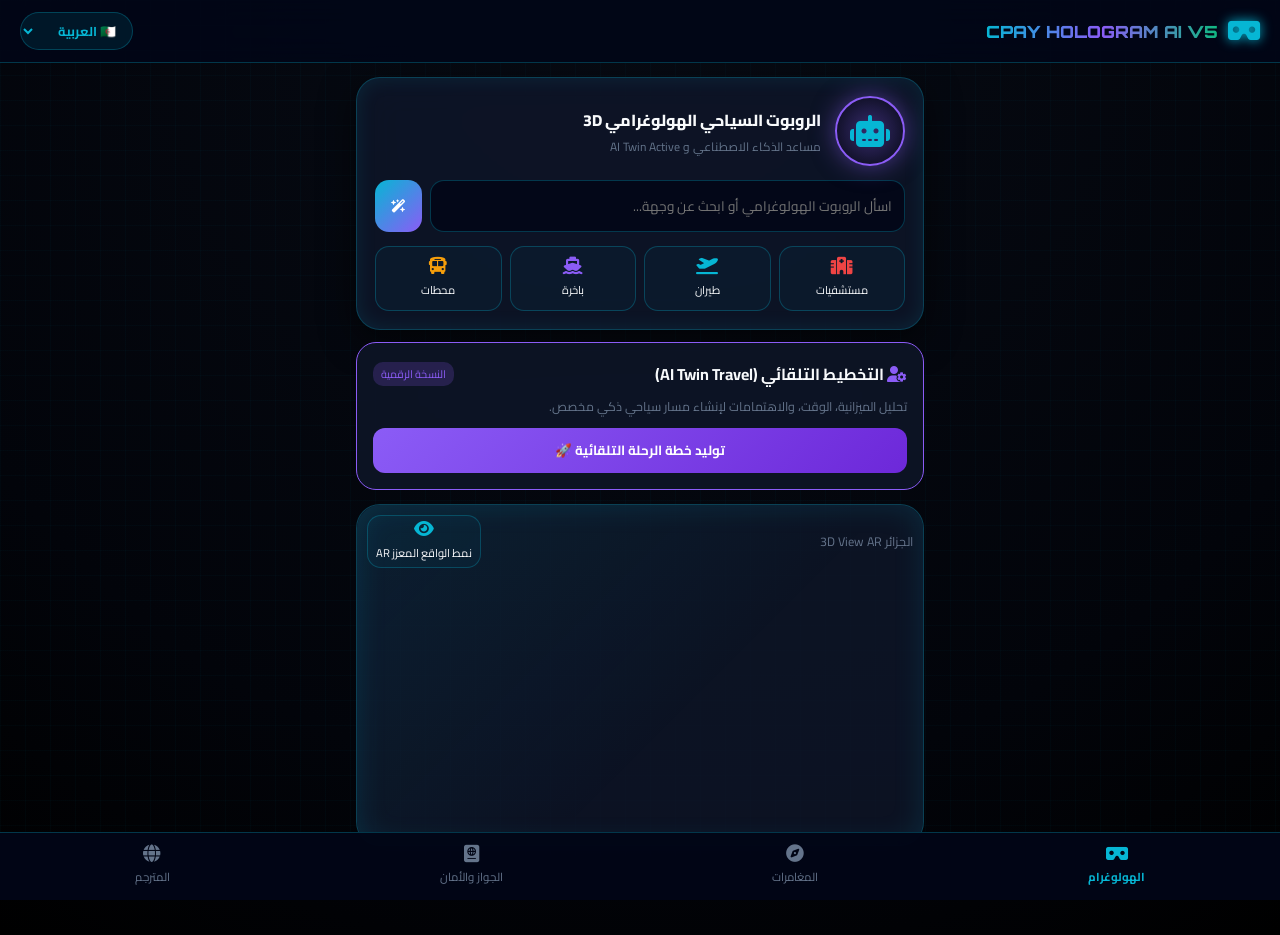
==== commit 8842fd41: "Update print statement from 'Hello' to 'Goodbye'" ====
--- a/index.html
+++ b/index.html
@@ -3,24 +3,26 @@
 <head>
     <meta charset="UTF-8" />
     <meta name="viewport" content="width=device-width, initial-scale=1.0" />
-    <title>AI GLOBAL TOURISM | منصة السياحة الرقمية الذكية</title>
+    <title>AI GLOBAL TOURISM V5 | Hologram & AI Twin Platform</title>
     <!-- Font Awesome & Google Fonts -->
     <link rel="stylesheet" href="https://cdnjs.cloudflare.com/ajax/libs/font-awesome/6.4.0/css/all.min.css" />
-    <link href="https://fonts.googleapis.com/css2?family=Cairo:wght@300;400;600;700;800&display=swap" rel="stylesheet" />
+    <link href="https://fonts.googleapis.com/css2?family=Orbitron:wght@500;700;900&family=Cairo:wght@400;600;700;800&display=swap" rel="stylesheet" />
     <style>
         /* ===== ROOT ===== */
         :root {
-            --bg-gradient: radial-gradient(circle at top right, #1e1b4b 0%, #0f172a 60%, #020617 100%);
-            --glass-bg: rgba(255, 255, 255, 0.04);
-            --glass-border: rgba(255, 255, 255, 0.12);
-            --glass-card: rgba(30, 41, 59, 0.65);
-            --glass-modal: rgba(15, 23, 42, 0.88);
+            --bg-gradient: radial-gradient(circle at top center, #070b14 0%, #02040a 70%, #000000 100%);
+            --glass-bg: rgba(6, 182, 212, 0.04);
+            --glass-border: rgba(6, 182, 212, 0.28);
+            --glass-card: rgba(15, 23, 42, 0.8);
+            --glass-modal: rgba(2, 6, 23, 0.96);
             --accent-cyan: #06b6d4;
-            --accent-cyan-glow: rgba(6, 182, 212, 0.4);
+            --accent-cyan-glow: rgba(6, 182, 212, 0.6);
             --accent-emerald: #10b981;
             --accent-gold: #f59e0b;
+            --accent-red: #ef4444;
+            --neon-purple: #8b5cf6;
             --text-main: #f8fafc;
-            --text-muted: #94a3b8;
+            --text-muted: #64748b;
         }
 
         * {
@@ -39,29 +41,19 @@
             overflow-x: hidden;
         }
 
-        /* ===== BACKGROUND GLOWS ===== */
+        /* ===== BACKGROUND GRID ===== */
         body::before {
             content: '';
             position: fixed;
-            top: -10%;
-            left: -10%;
-            width: 300px;
-            height: 300px;
-            background: rgba(6, 182, 212, 0.15);
-            filter: blur(120px);
-            border-radius: 50%;
-            z-index: -1;
-        }
-        body::after {
-            content: '';
-            position: fixed;
-            bottom: 10%;
-            right: -10%;
-            width: 350px;
-            height: 350px;
-            background: rgba(16, 185, 129, 0.12);
-            filter: blur(140px);
-            border-radius: 50%;
+            top: 0;
+            left: 0;
+            right: 0;
+            bottom: 0;
+            background:
+                linear-gradient(rgba(6, 182, 212, 0.03) 1px, transparent 1px),
+                linear-gradient(90deg, rgba(6, 182, 212, 0.03) 1px, transparent 1px);
+            background-size: 25px 25px;
+            pointer-events: none;
             z-index: -1;
         }
 
@@ -70,11 +62,11 @@
             position: sticky;
             top: 0;
             z-index: 100;
-            background: rgba(15, 23, 42, 0.75);
-            backdrop-filter: blur(20px);
-            -webkit-backdrop-filter: blur(20px);
+            background: rgba(2, 6, 23, 0.88);
+            backdrop-filter: blur(25px);
+            -webkit-backdrop-filter: blur(25px);
             border-bottom: 1px solid var(--glass-border);
-            padding: 14px 20px;
+            padding: 12px 20px;
             display: flex;
             justify-content: space-between;
             align-items: center;
@@ -88,197 +80,194 @@
             gap: 10px;
         }
         .brand i {
-            font-size: 1.5rem;
+            font-size: 1.6rem;
             color: var(--accent-cyan);
-            filter: drop-shadow(0 0 8px var(--accent-cyan-glow));
+            text-shadow: 0 0 12px var(--accent-cyan);
         }
         .brand h1 {
-            font-size: 1.15rem;
-            font-weight: 800;
-            background: linear-gradient(90deg, #06b6d4, #10b981);
+            font-family: 'Orbitron', sans-serif;
+            font-size: 1.05rem;
+            font-weight: 900;
+            background: linear-gradient(90deg, #06b6d4, #8b5cf6, #10b981);
             -webkit-background-clip: text;
             -webkit-text-fill-color: transparent;
         }
 
         .lang-switch {
-            background: var(--glass-bg);
+            background: rgba(6, 182, 212, 0.1);
             border: 1px solid var(--glass-border);
-            color: var(--text-main);
-            padding: 6px 14px;
+            color: var(--accent-cyan);
+            padding: 5px 12px;
             border-radius: 20px;
-            font-size: 0.85rem;
+            font-size: 0.8rem;
+            font-weight: 700;
             outline: none;
             cursor: pointer;
         }
 
-        /* ===== HERO ===== */
-        .hero {
-            padding: 24px 20px 16px 20px;
-            text-align: center;
-        }
-        .hero h2 {
-            font-size: 1.6rem;
-            margin-bottom: 6px;
-            font-weight: 800;
-        }
-        .hero p {
-            color: var(--text-muted);
-            font-size: 0.88rem;
-            margin-bottom: 18px;
-        }
-
-        /* ===== CONTAINER ===== */
+        /* ===== CONTAINER & SCREENS ===== */
         .container {
-            padding: 0 20px;
+            padding: 0 16px;
             max-width: 600px;
             margin: 0 auto;
         }
 
-        .section-title {
-            font-size: 1.05rem;
-            font-weight: 700;
-            margin: 22px 0 12px 0;
-            display: flex;
-            align-items: center;
-            gap: 8px;
-        }
-        .section-title i {
-            color: var(--accent-cyan);
-        }
-
-        /* ===== AI ROBOT CARD ===== */
-        .ai-robot-card {
-            background: linear-gradient(135deg, rgba(6, 182, 212, 0.15) 0%, rgba(16, 185, 129, 0.1) 100%);
-            border: 1px solid rgba(6, 182, 212, 0.3);
-            border-radius: 22px;
-            padding: 20px;
-            backdrop-filter: blur(16px);
-            -webkit-backdrop-filter: blur(16px);
+        .app-screen {
+            display: none;
+            animation: fadeIn 0.35s ease;
+        }
+        .app-screen.active {
+            display: block;
+        }
+        @keyframes fadeIn {
+            from {
+                opacity: 0;
+                transform: scale(0.98);
+            }
+            to {
+                opacity: 1;
+                transform: scale(1);
+            }
+        }
+
+        /* ===== HOLOGRAM ROBOT CARD ===== */
+        .holo-card {
+            background: rgba(15, 23, 42, 0.82);
+            border: 1px solid var(--glass-border);
+            border-radius: 24px;
+            padding: 18px;
+            backdrop-filter: blur(20px);
+            -webkit-backdrop-filter: blur(20px);
             position: relative;
+            overflow: hidden;
+            margin-top: 14px;
+            box-shadow: 0 10px 35px rgba(0, 0, 0, 0.6), inset 0 0 20px rgba(6, 182, 212, 0.12);
             will-change: transform, backdrop-filter;
             -webkit-backface-visibility: hidden;
         }
 
-        .robot-header {
-            display: flex;
-            align-items: center;
-            gap: 12px;
-            margin-bottom: 12px;
-        }
-
-        .robot-avatar {
-            width: 50px;
-            height: 50px;
+        .holo-avatar {
+            width: 70px;
+            height: 70px;
             border-radius: 50%;
-            background: rgba(6, 182, 212, 0.2);
-            border: 1px solid var(--accent-cyan);
+            background: radial-gradient(circle, rgba(139, 92, 246, 0.35) 0%, rgba(3, 7, 18, 0.95) 100%);
+            border: 2px solid var(--neon-purple);
             display: flex;
             align-items: center;
             justify-content: center;
-            font-size: 1.5rem;
+            font-size: 2rem;
             color: var(--accent-cyan);
+            box-shadow: 0 0 25px rgba(139, 92, 246, 0.5);
             position: relative;
         }
-        .robot-avatar.speaking {
-            animation: pulse-glow 1.2s infinite alternate;
-        }
-
-        @keyframes pulse-glow {
-            0% { box-shadow: 0 0 5px var(--accent-cyan); }
-            100% { box-shadow: 0 0 22px var(--accent-cyan); }
-        }
-
-        .robot-info h3 {
-            font-size: 1rem;
-            font-weight: 700;
-        }
-        .robot-info p {
-            font-size: 0.78rem;
-            color: var(--text-muted);
+        .holo-avatar.speaking {
+            animation: holo-pulse 0.7s infinite alternate;
+            border-color: var(--accent-emerald);
+        }
+        @keyframes holo-pulse {
+            0% {
+                box-shadow: 0 0 10px var(--neon-purple);
+            }
+            100% {
+                box-shadow: 0 0 35px var(--accent-emerald);
+            }
         }
 
         .ai-input-group {
             display: flex;
             gap: 8px;
-            margin-top: 10px;
+            margin-top: 14px;
         }
         .ai-input-group input {
             flex: 1;
             padding: 12px;
             border-radius: 14px;
             border: 1px solid var(--glass-border);
-            background: rgba(15, 23, 42, 0.6);
+            background: rgba(2, 6, 23, 0.8);
             color: #fff;
             font-size: 0.85rem;
             outline: none;
         }
         .ai-input-group button {
-            background: linear-gradient(135deg, #06b6d4 0%, #0891b2 100%);
-            color: #0f172a;
+            background: linear-gradient(135deg, #06b6d4 0%, #8b5cf6 100%);
+            color: #fff;
             border: none;
             padding: 12px 16px;
             border-radius: 14px;
             font-weight: 700;
             cursor: pointer;
-            display: flex;
-            align-items: center;
-            gap: 6px;
             transition: transform 0.15s;
         }
         .ai-input-group button:active {
             transform: scale(0.94);
         }
 
-        .voice-controls {
-            display: flex;
-            gap: 10px;
-            margin-top: 10px;
-        }
-        .btn-voice {
+        .quick-grid {
+            display: grid;
+            grid-template-columns: repeat(4, 1fr);
+            gap: 8px;
+            margin-top: 14px;
+        }
+        .quick-btn {
             background: var(--glass-bg);
             border: 1px solid var(--glass-border);
+            border-radius: 14px;
+            padding: 10px 4px;
+            display: flex;
+            flex-direction: column;
+            align-items: center;
+            gap: 4px;
             color: var(--text-main);
-            padding: 8px 12px;
-            border-radius: 12px;
-            font-size: 0.78rem;
+            font-size: 0.7rem;
             cursor: pointer;
-            display: flex;
-            align-items: center;
-            gap: 6px;
-        }
-        .btn-voice.active {
-            border-color: var(--accent-emerald);
-            color: var(--accent-emerald);
+            transition: 0.2s;
+        }
+        .quick-btn i {
+            font-size: 1.1rem;
+            color: var(--accent-cyan);
+        }
+        .quick-btn:hover {
+            border-color: var(--accent-cyan);
+            transform: translateY(-2px);
+        }
+
+        .glass-box {
+            background: var(--glass-card);
+            border: 1px solid var(--glass-border);
+            border-radius: 20px;
+            padding: 16px;
+            margin-top: 12px;
+            backdrop-filter: blur(16px);
+            -webkit-backdrop-filter: blur(16px);
+            will-change: transform, backdrop-filter;
+            -webkit-backface-visibility: hidden;
         }
 
         #aiResponse {
             margin-top: 12px;
-            font-size: 0.88rem;
+            font-size: 0.85rem;
             display: none;
+            color: #4ade80;
             background: rgba(16, 185, 129, 0.1);
-            padding: 12px;
+            padding: 10px;
             border-radius: 12px;
-            border: 1px solid rgba(16, 185, 129, 0.2);
+            border: 1px solid rgba(16, 185, 129, 0.3);
             transition: all 0.3s;
         }
 
-        /* ===== MAP WRAPPER (enhanced glass + hologram) ===== */
+        /* ===== MAP WRAPPER ===== */
         .map-wrapper {
             background: var(--glass-card);
             border: 1px solid var(--glass-border);
-            border-radius: 22px;
-            padding: 12px;
-            backdrop-filter: blur(16px);
-            -webkit-backdrop-filter: blur(16px);
+            border-radius: 24px;
+            padding: 10px;
+            margin-top: 14px;
             position: relative;
-            margin-top: 10px;
-            box-shadow: 0 10px 30px rgba(0, 0, 0, 0.3);
             will-change: transform, backdrop-filter;
             -webkit-backface-visibility: hidden;
-            overflow: hidden; /* keeps pseudo inside */
-        }
-
-        /* Holographic overlay */
+            overflow: hidden;
+        }
+
         .map-wrapper::after {
             content: '';
             position: absolute;
@@ -286,31 +275,11 @@
             left: 0;
             right: 0;
             bottom: 0;
-            border-radius: 22px;
+            border-radius: 24px;
             background: linear-gradient(135deg, rgba(6, 182, 212, 0.08) 0%, transparent 60%);
             pointer-events: none;
             box-shadow: inset 0 0 30px rgba(6, 182, 212, 0.15);
             z-index: 2;
-        }
-
-        .map-controls {
-            display: flex;
-            justify-content: space-between;
-            align-items: center;
-            margin-bottom: 10px;
-            padding: 0 4px;
-            position: relative;
-            z-index: 3;
-        }
-        .map-mode-btn {
-            background: rgba(6, 182, 212, 0.15);
-            border: 1px solid var(--accent-cyan);
-            color: var(--accent-cyan);
-            padding: 6px 12px;
-            border-radius: 10px;
-            font-size: 0.78rem;
-            cursor: pointer;
-            font-weight: 700;
         }
 
         .map-frame-3d {
@@ -318,7 +287,7 @@
             height: 250px;
             border-radius: 16px;
             border: none;
-            filter: contrast(1.05) saturate(1.1);
+            filter: contrast(1.1) saturate(1.2);
             transform: perspective(600px) rotateX(4deg);
             transition: transform 0.4s ease;
             position: relative;
@@ -328,91 +297,48 @@
             transform: perspective(600px) rotateX(0deg);
         }
 
-        /* ===== MODULES GRID ===== */
-        .grid-modules {
-            display: grid;
-            grid-template-columns: repeat(2, 1fr);
-            gap: 12px;
-        }
-
-        .module-card {
-            background: var(--glass-card);
-            border: 1px solid var(--glass-border);
-            border-radius: 20px;
-            padding: 16px;
+        .map-controls {
+            display: flex;
+            justify-content: space-between;
+            align-items: center;
+            margin-bottom: 8px;
+            position: relative;
+            z-index: 3;
+        }
+
+        /* ===== BOTTOM NAV ===== */
+        .bottom-nav {
+            position: fixed;
+            bottom: 0;
+            left: 0;
+            right: 0;
+            height: 68px;
+            background: rgba(2, 6, 23, 0.94);
+            backdrop-filter: blur(25px);
+            -webkit-backdrop-filter: blur(25px);
+            border-top: 1px solid var(--glass-border);
+            display: flex;
+            justify-content: space-around;
+            align-items: center;
+            z-index: 1000;
+        }
+        .nav-item {
             display: flex;
             flex-direction: column;
-            gap: 8px;
-            backdrop-filter: blur(16px);
-            -webkit-backdrop-filter: blur(16px);
+            align-items: center;
+            gap: 4px;
+            color: var(--text-muted);
+            font-size: 0.72rem;
+            background: none;
+            border: none;
             cursor: pointer;
-            transition: transform 0.2s;
-            will-change: transform, backdrop-filter;
-            -webkit-backface-visibility: hidden;
-        }
-        .module-card:active {
-            transform: scale(0.96);
-        }
-
-        .module-icon {
-            width: 42px;
-            height: 42px;
-            border-radius: 12px;
-            background: rgba(255, 255, 255, 0.06);
-            display: flex;
-            align-items: center;
-            justify-content: center;
-            font-size: 1.2rem;
+        }
+        .nav-item.active {
             color: var(--accent-cyan);
-        }
-        .module-card h4 {
-            font-size: 0.92rem;
-        }
-        .module-card span {
-            font-size: 0.75rem;
-            color: var(--text-muted);
-        }
-
-        /* ===== CURRENCY CONVERTER ===== */
-        .calc-card {
-            background: var(--glass-card);
-            border: 1px solid var(--glass-border);
-            border-radius: 20px;
-            padding: 18px;
-            margin-top: 10px;
-            backdrop-filter: blur(16px);
-            -webkit-backdrop-filter: blur(16px);
-        }
-        .calc-row {
-            display: flex;
-            gap: 10px;
-            margin-top: 10px;
-        }
-        .calc-input {
-            flex: 1;
-            padding: 10px;
-            border-radius: 10px;
-            border: 1px solid var(--glass-border);
-            background: rgba(15, 23, 42, 0.5);
-            color: #fff;
-            text-align: center;
-            outline: none;
-        }
-        .calc-btn {
-            width: 100%;
-            padding: 12px;
-            background: var(--accent-gold);
-            border: none;
-            border-radius: 12px;
-            font-weight: 700;
-            color: #0f172a;
-            cursor: pointer;
-        }
-        #calcResult {
-            text-align: center;
-            margin-top: 12px;
-            font-weight: 700;
-            color: var(--accent-cyan);
+            font-weight: bold;
+        }
+        .nav-item i {
+            font-size: 1.1rem;
         }
 
         /* ===== MODAL ===== */
@@ -422,9 +348,9 @@
             left: 0;
             right: 0;
             bottom: 0;
-            background: rgba(2, 6, 23, 0.78);
-            backdrop-filter: blur(14px);
-            -webkit-backdrop-filter: blur(14px);
+            background: rgba(2, 6, 23, 0.88);
+            backdrop-filter: blur(16px);
+            -webkit-backdrop-filter: blur(16px);
             z-index: 2000;
             display: flex;
             align-items: flex-end;
@@ -436,15 +362,14 @@
             opacity: 1;
             pointer-events: auto;
         }
-
         .modal-content {
             background: var(--glass-modal);
-            border: 1px solid var(--glass-border);
+            border: 1px solid var(--accent-cyan);
             width: 100%;
             max-width: 600px;
             margin: 0 auto;
             border-radius: 28px 28px 0 0;
-            padding: 22px 20px 30px 20px;
+            padding: 22px 18px 30px 18px;
             transform: translateY(100%);
             transition: transform 0.35s ease;
         }
@@ -452,69 +377,17 @@
             transform: translateY(0);
         }
 
-        .modal-header {
-            display: flex;
-            justify-content: space-between;
-            align-items: center;
-            margin-bottom: 16px;
-        }
-        .modal-close {
-            background: var(--glass-bg);
-            border: 1px solid var(--glass-border);
-            color: var(--text-muted);
-            width: 32px;
-            height: 32px;
-            border-radius: 50%;
-            display: flex;
-            align-items: center;
-            justify-content: center;
-            cursor: pointer;
-        }
-
-        /* ===== BOTTOM NAV ===== */
-        .bottom-nav {
-            position: fixed;
-            bottom: 0;
-            left: 0;
-            right: 0;
-            height: 65px;
-            background: rgba(15, 23, 42, 0.9);
-            backdrop-filter: blur(20px);
-            -webkit-backdrop-filter: blur(20px);
-            border-top: 1px solid var(--glass-border);
-            display: flex;
-            justify-content: space-around;
-            align-items: center;
-            z-index: 1000;
-        }
-        .nav-item {
-            display: flex;
-            flex-direction: column;
-            align-items: center;
-            gap: 4px;
-            color: var(--text-muted);
-            text-decoration: none;
-            font-size: 0.75rem;
-            cursor: pointer;
-        }
-        .nav-item.active {
-            color: var(--accent-cyan);
-            font-weight: 700;
-        }
-        .nav-item i {
-            font-size: 1.1rem;
-        }
-
         /* ===== RESPONSIVE ===== */
         @media (max-width: 480px) {
-            .hero h2 {
-                font-size: 1.3rem;
+            .brand h1 {
+                font-size: 0.85rem;
             }
-            .grid-modules {
-                gap: 10px;
+            .quick-grid {
+                gap: 6px;
             }
-            .module-card {
-                padding: 14px;
+            .quick-btn {
+                padding: 8px 2px;
+                font-size: 0.65rem;
             }
         }
     </style>
@@ -524,261 +397,381 @@
     <!-- ===== HEADER ===== -->
     <header>
         <div class="brand">
-            <i class="fa-solid fa-earth-africa"></i>
-            <h1>AI GLOBAL TOURISM</h1>
+            <i class="fa-solid fa-vr-cardboard"></i>
+            <h1>CPAY HOLOGRAM AI V5</h1>
         </div>
         <select class="lang-switch" id="langSelect" onchange="switchLanguage()">
             <option value="ar">🇩🇿 العربية</option>
             <option value="en">🇬🇧 English</option>
+            <option value="fr">🇫🇷 Français</option>
         </select>
     </header>
 
-    <!-- ===== HERO ===== -->
-    <section class="hero">
-        <h2 id="heroTitle">استكشف العالم بذكاء 🌍</h2>
-        <p id="heroSub">المرشد الصوتي المتكلم 3D وخرائط الذكاء الاصطناعي</p>
-    </section>
-
     <div class="container">
 
-        <!-- ===== AI ROBOT CARD ===== -->
-        <div class="ai-robot-card">
-            <div class="robot-header">
-                <div class="robot-avatar" id="robotAvatar">
-                    <i class="fa-solid fa-robot"></i>
+        <!-- ===== SCREEN 1: HOLOGRAM HOME ===== -->
+        <section id="screen-home" class="app-screen active">
+
+            <div class="holo-card">
+                <div style="display:flex; align-items:center; gap:14px;">
+                    <div class="holo-avatar" id="robotAvatar">
+                        <i class="fa-solid fa-robot"></i>
+                    </div>
+                    <div>
+                        <h3 id="robotName" style="font-size:1rem; font-weight:800;">الروبوت السياحي الهولوغرامي 3D</h3>
+                        <p id="robotStatus" style="font-size:0.75rem; color:var(--text-muted);">مساعد الذكاء الاصطناعي و AI Twin Active</p>
+                    </div>
                 </div>
-                <div class="robot-info">
-                    <h3 id="robotName">الروبوت الذكي المساعد (Voice AI)</h3>
-                    <p id="robotStatus">جاهز للتحدث والاستماع باللغتين 🇩🇿 🇬🇧</p>
+
+                <div class="ai-input-group">
+                    <input type="text" id="aiQuery" placeholder="اسأل الروبوت الهولوغرامي أو ابحث عن وجهة..." />
+                    <button onclick="askAIAndSpeak()"><i class="fa-solid fa-wand-magic-sparkles"></i></button>
+                </div>
+
+                <!-- Quick Cyber Category Hub -->
+                <div class="quick-grid">
+                    <div class="quick-btn" onclick="openModal('hospitals')">
+                        <i class="fa-solid fa-hospital" style="color:var(--accent-red);"></i>
+                        <span id="qHospitals">مستشفيات</span>
+                    </div>
+                    <div class="quick-btn" onclick="openModal('flights')">
+                        <i class="fa-solid fa-plane-departure" style="color:var(--accent-cyan);"></i>
+                        <span id="qFlights">طيران</span>
+                    </div>
+                    <div class="quick-btn" onclick="openModal('ferry')">
+                        <i class="fa-solid fa-ship" style="color:var(--neon-purple);"></i>
+                        <span id="qFerry">باخرة</span>
+                    </div>
+                    <div class="quick-btn" onclick="openModal('stations')">
+                        <i class="fa-solid fa-bus" style="color:var(--accent-gold);"></i>
+                        <span id="qStations">محطات</span>
+                    </div>
+                </div>
+
+                <div id="aiResponse"></div>
+            </div>
+
+            <!-- AI Twin Planner Box -->
+            <div class="glass-box" style="border-color: var(--neon-purple);">
+                <div style="display:flex; justify-content:space-between; align-items:center;">
+                    <h4><i class="fa-solid fa-user-gear" style="color:var(--neon-purple);"></i> <span id="twinTitle">التخطيط التلقائي (AI Twin Travel)</span></h4>
+                    <span style="font-size:0.68rem; background:rgba(139,92,246,0.2); color:var(--neon-purple); padding:2px 8px; border-radius:10px;">النسخة الرقمية</span>
+                </div>
+                <p id="twinDesc" style="font-size:0.78rem; color:var(--text-muted); margin-top:6px;">تحليل الميزانية، الوقت، والاهتمامات لإنشاء مسار سياحي ذكي مخصص.</p>
+                <button onclick="runAITwin()" style="width:100%; margin-top:10px; padding:10px; background:linear-gradient(135deg, var(--neon-purple) 0%, #6d28d9 100%); border:none; border-radius:12px; color:#fff; font-weight:bold; cursor:pointer;">
+                    <span id="twinBtn">توليد خطة الرحلة التلقائية 🚀</span>
+                </button>
+            </div>
+
+            <!-- Map UI -->
+            <div class="map-wrapper">
+                <div class="map-controls">
+                    <span style="font-size:0.78rem; color:var(--text-muted);" id="mapLocationLabel">الجزائر 3D View AR</span>
+                    <button class="quick-btn" style="padding:4px 8px;" onclick="toggleARMode()">
+                        <i class="fa-solid fa-eye"></i> <span id="arBtnText">نمط الواقع المعزز AR</span>
+                    </button>
+                </div>
+                <iframe id="gmapFrame" class="map-frame-3d" src="https://maps.google.com/maps?q=Algiers,Algeria&t=k&z=15&ie=UTF8&iwloc=&output=embed"></iframe>
+            </div>
+
+        </section>
+
+        <!-- ===== SCREEN 2: EXPLORE & ADVENTURE ===== -->
+        <section id="screen-explore" class="app-screen">
+            <div style="padding: 12px 0;">
+                <h2 id="exploreTitle">اكتشاف المغامرات والتصنيفات 🏜️🌊</h2>
+            </div>
+            <div style="display:flex; flex-direction:column; gap:10px;">
+                <div class="glass-box" onclick="selectAdventure('سياحة صحراوية جانت والهقار')">
+                    <h4>🏜️ <span id="adv1">سياحة صحراوية (جانْت والهقّار)</span></h4>
+                    <p style="font-size:0.75rem; color:var(--text-muted);" id="adv1desc">مغامرات الكثبان والرسومات التاسيلي التاريخية</p>
+                </div>
+                <div class="glass-box" onclick="selectAdventure('سياحة بحرية وهران وشرشال')">
+                    <h4>🌊 <span id="adv2">سياحة بحرية (وهران، تيبازة، وشرشال)</span></h4>
+                    <p style="font-size:0.75rem; color:var(--text-muted);" id="adv2desc">شواطئ ساحرة وموانئ سياحية يختية</p>
+                </div>
+                <div class="glass-box" onclick="selectAdventure('سياحة جبلية جرجرة وتيكجدة')">
+                    <h4>⛰️ <span id="adv3">سياحة جبلية (جرجرة وتيكجدة)</span></h4>
+                    <p style="font-size:0.75rem; color:var(--text-muted);" id="adv3desc">مسارات الجبال، الثلوج، والتخييم</p>
                 </div>
             </div>
-
-            <div class="ai-input-group">
-                <input type="text" id="aiQuery" placeholder="اسأل عن وجهة: مثال: مقام الشهيد، التاسيلي..." />
-                <button onclick="askAIAndSpeak()">
-                    <i class="fa-solid fa-paper-plane"></i>
-                    <span>إرسال</span>
+        </section>
+
+        <!-- ===== SCREEN 3: PASSPORT & SAFETY ===== -->
+        <section id="screen-passport" class="app-screen">
+            <div style="padding: 12px 0;">
+                <h2 id="passportTitle">جواز السفر الرقمي والأمان 🛡️</h2>
+            </div>
+
+            <div class="glass-box" style="border-color:var(--accent-red);">
+                <h4><i class="fa-solid fa-triangle-exclamation" style="color:var(--accent-red);"></i> <span id="safetyTitle">مساعد الأمان والخدمات المحلية</span></h4>
+                <p style="font-size:0.78rem; color:var(--text-muted); margin:6px 0;" id="safetyDesc">تنبيهات الطقس والازدحام المباشرة زر الطوارئ السريع</p>
+                <button onclick="triggerEmergency()" style="width:100%; padding:10px; background:var(--accent-red); border:none; border-radius:12px; color:#fff; font-weight:bold; cursor:pointer;">
+                    <span id="emergencyBtn">إرسال استغاثة طوارئ سريعة 🆘</span>
                 </button>
             </div>
 
-            <div class="voice-controls">
-                <button class="btn-voice active" id="speechToggle" onclick="toggleSpeech()">
-                    <i class="fa-solid fa-volume-high"></i>
-                    <span id="voiceLabel">الصوت التفاعلي: مفعل</span>
-                </button>
-                <button class="btn-voice" onclick="stopSpeech()">
-                    <i class="fa-solid fa-circle-stop"></i> إيقاف الصوت
-                </button>
+            <div class="glass-box">
+                <h4><i class="fa-solid fa-passport" style="color:var(--accent-gold);"></i> <span id="digitalPassport">جواز السفر السياحي الرقمي</span></h4>
+                <div style="display:flex; gap:10px; margin-top:10px;">
+                    <span style="background:rgba(245,158,11,0.2); color:var(--accent-gold); padding:6px 12px; border-radius:10px; font-size:0.78rem;">🏅 <span id="badge1">وسام الاستكشاف الصحراوي</span></span>
+                    <span style="background:rgba(6,182,212,0.2); color:var(--accent-cyan); padding:6px 12px; border-radius:10px; font-size:0.78rem;">⭐ <span id="badge2">450 نقطة مكافآت</span></span>
+                </div>
             </div>
-
-            <div id="aiResponse"></div>
-        </div>
-
-        <!-- ===== 3D MAP SECTION ===== -->
-        <div class="section-title">
-            <i class="fa-solid fa-cubes"></i>
-            <span id="mapTitle">الخريطة الذكية ثلاثية الأبعاد (AI 3D Map)</span>
-        </div>
-
-        <div class="map-wrapper">
-            <div class="map-controls">
-                <span style="font-size: 0.8rem; color: var(--text-muted);" id="mapLocationLabel">الجزائر العاصمة 3D View</span>
-                <button class="map-mode-btn" onclick="toggleMapMode()" id="btnMapMode">وضع الساتلايت 3D</button>
+        </section>
+
+        <!-- ===== SCREEN 4: PROFILE & TRANSLATOR ===== -->
+        <section id="screen-profile" class="app-screen">
+            <div style="padding: 12px 0;">
+                <h2 id="translatorTitle">المترجم الفوري والنظام 🌐</h2>
             </div>
-            <iframe
-                id="gmapFrame"
-                class="map-frame-3d"
-                src="https://maps.google.com/maps?q=Algiers,Algeria&t=k&z=15&ie=UTF8&iwloc=&output=embed"
-                allowfullscreen=""
-                loading="lazy">
-            </iframe>
-        </div>
-
-        <!-- ===== SERVICES MATRIX ===== -->
-        <div class="section-title">
-            <i class="fa-solid fa-border-all"></i>
-            <span id="servicesTitle">الخدمات الرقمية التفاعلية</span>
-        </div>
-
-        <div class="grid-modules">
-            <div class="module-card" onclick="openModal('gps')">
-                <div class="module-icon"><i class="fa-solid fa-map-location-dot"></i></div>
-                <h4 id="m1">المعالم والـ GPS</h4>
-                <span id="m1desc">تحديد الموقع التلقائي</span>
+
+            <div class="glass-box">
+                <h4><i class="fa-solid fa-language" style="color:var(--accent-cyan);"></i> <span id="liveTranslator">المترجم الفوري المباشر</span></h4>
+                <div style="display:flex; gap:8px; margin-top:10px;">
+                    <input type="text" id="transInput" placeholder="اكتب النص للترجمة المباشرة..." style="flex:1; padding:10px; border-radius:10px; border:1px solid var(--glass-border); background:rgba(2,6,23,0.7); color:#fff; outline:none;" />
+                    <button onclick="translateLive()" style="padding:10px 14px; background:var(--accent-cyan); border:none; border-radius:10px; font-weight:bold; color:#0f172a; cursor:pointer;">
+                        <span id="translateBtn">ترجمة</span>
+                    </button>
+                </div>
+                <div id="transResult" style="margin-top:10px; font-size:0.85rem; color:var(--accent-emerald);"></div>
             </div>
-            <div class="module-card" onclick="openModal('hotels')">
-                <div class="module-icon"><i class="fa-solid fa-hotel"></i></div>
-                <h4 id="m2">الفنادق والإقامة</h4>
-                <span id="m2desc">خيارات حجز مخصصة</span>
-            </div>
-            <div class="module-card" onclick="openModal('food')">
-                <div class="module-icon"><i class="fa-solid fa-utensils"></i></div>
-                <h4 id="m3">المطاعم المحلية</h4>
-                <span id="m3desc">تذوق وتجارب مميزة</span>
-            </div>
-            <div class="module-card" onclick="openModal('transport')">
-                <div class="module-icon"><i class="fa-solid fa-taxi"></i></div>
-                <h4 id="m4">النقل والتنقل</h4>
-                <span id="m4desc">حافلات، سيارات، وتكاسي</span>
-            </div>
-        </div>
-
-        <!-- ===== FINANCIAL CONVERTER ===== -->
-        <div class="section-title">
-            <i class="fa-solid fa-coins"></i>
-            <span id="budgetTitle">إدارة الميزانية والعملات</span>
-        </div>
-
-        <div class="calc-card">
-            <h4><i class="fa-solid fa-arrow-right-arrow-left" style="color: var(--accent-gold);"></i> <span id="converterTitle">محول العملات الذكي</span></h4>
-            <div class="calc-row">
-                <input type="number" id="foreignAmount" class="calc-input" value="100" />
-                <select id="currencyType" class="calc-input">
-                    <option value="EUR">EUR (€)</option>
-                    <option value="USD">USD ($)</option>
-                    <option value="GBP">GBP (£)</option>
-                </select>
-            </div>
-            <div class="calc-row">
-                <button class="calc-btn" onclick="convertCurrency()"><span id="calcBtnText">حساب المعادل (DZD)</span></button>
-            </div>
-            <div id="calcResult"></div>
-        </div>
+        </section>
 
     </div>
 
-    <!-- ===== MODAL ===== -->
+    <!-- ===== MODAL OVERLAY ===== -->
     <div class="modal-overlay" id="serviceModal" onclick="closeModalOnOuter(event)">
         <div class="modal-content">
-            <div class="modal-header">
-                <h3 id="modalTitle"><i class="fa-solid fa-star"></i> تفاصيل الخدمة</h3>
-                <div class="modal-close" onclick="closeModal()"><i class="fa-solid fa-xmark"></i></div>
+            <div style="display:flex; justify-content:space-between; align-items:center; margin-bottom:14px;">
+                <h3 id="modalTitle"><i class="fa-solid fa-circle-info"></i> تفاصيل الخدمة</h3>
+                <div style="cursor:pointer;" onclick="closeModal()"><i class="fa-solid fa-xmark"></i></div>
             </div>
-            <div id="modalBody" style="display:flex; flex-direction:column; gap:12px;"></div>
+            <div id="modalBody" style="display:flex; flex-direction:column; gap:10px;"></div>
         </div>
     </div>
 
     <!-- ===== BOTTOM NAV ===== -->
     <nav class="bottom-nav">
-        <div class="nav-item active" id="navHome"><i class="fa-solid fa-house"></i><span>الرئيسية</span></div>
-        <div class="nav-item" id="navExplore"><i class="fa-solid fa-compass"></i><span>استكشف</span></div>
-        <div class="nav-item" id="navBudget"><i class="fa-solid fa-calculator"></i><span>الميزانية</span></div>
-        <div class="nav-item" id="navAccount"><i class="fa-solid fa-user"></i><span>حسابي</span></div>
+        <button class="nav-item active" onclick="switchTab('home', this)">
+            <i class="fa-solid fa-vr-cardboard"></i>
+            <span id="navHome">الهولوغرام</span>
+        </button>
+        <button class="nav-item" onclick="switchTab('explore', this)">
+            <i class="fa-solid fa-compass"></i>
+            <span id="navExplore">المغامرات</span>
+        </button>
+        <button class="nav-item" onclick="switchTab('passport', this)">
+            <i class="fa-solid fa-passport"></i>
+            <span id="navPassport">الجواز والأمان</span>
+        </button>
+        <button class="nav-item" onclick="switchTab('profile', this)">
+            <i class="fa-solid fa-globe"></i>
+            <span id="navProfile">المترجم</span>
+        </button>
     </nav>
 
-    <!-- ================================================== -->
-    <!-- =============== JAVASCRIPT ======================= -->
-    <!-- ================================================== -->
+    <!-- ============================================================ -->
+    <!-- ======================= JAVASCRIPT ========================== -->
+    <!-- ============================================================ -->
     <script>
         // ============================================================
         // 1. TRANSLATIONS (FULL)
         // ============================================================
         const translations = {
             ar: {
-                heroTitle: 'استكشف العالم بذكاء 🌍',
-                heroSub: 'المرشد الصوتي المتكلم 3D وخرائط الذكاء الاصطناعي',
-                robotName: 'الروبوت الذكي المساعد (Voice AI)',
-                robotStatus: 'جاهز للتحدث والاستماع باللغتين 🇩🇿 🇬🇧',
-                aiPlaceholder: 'اسأل عن وجهة: مثال: مقام الشهيد، التاسيلي...',
-                sendBtn: 'إرسال',
-                voiceLabelOn: 'الصوت التفاعلي: مفعل',
-                voiceLabelOff: 'الصوت التفاعلي: معطل',
-                voiceStop: 'إيقاف الصوت',
-                mapTitle: 'الخريطة الذكية ثلاثية الأبعاد (AI 3D Map)',
-                mapLabel: 'الجزائر العاصمة 3D View',
-                mapBtnSat: 'وضع الساتلايت 3D',
-                mapBtnStreet: 'وضع الشوارع HD',
-                servicesTitle: 'الخدمات الرقمية التفاعلية',
-                m1: 'المعالم والـ GPS',
-                m1desc: 'تحديد الموقع التلقائي',
-                m2: 'الفنادق والإقامة',
-                m2desc: 'خيارات حجز مخصصة',
-                m3: 'المطاعم المحلية',
-                m3desc: 'تذوق وتجارب مميزة',
-                m4: 'النقل والتنقل',
-                m4desc: 'حافلات، سيارات، وتكاسي',
-                budgetTitle: 'إدارة الميزانية والعملات',
-                converterTitle: 'محول العملات الذكي',
-                calcBtnText: 'حساب المعادل (DZD)',
-                navHome: 'الرئيسية',
-                navExplore: 'استكشف',
-                navBudget: 'الميزانية',
-                navAccount: 'حسابي',
-                // Modal data (used dynamically)
-                modal_gps_title: '📍 المعالم والمواقع',
-                modal_gps_item1: 'مقام الشهيد & حديقة الحامة',
-                modal_gps_desc1: 'إحداثيات 3D وسياحة تاريخية',
-                modal_gps_item2: 'صحراء التاسيلي',
-                modal_gps_desc2: 'موروث عالمي ومسارات صحراوية',
-                modal_hotels_title: '🏨 الفنادق والإقامة',
-                modal_hotels_item1: 'فندق الأوراسي / الشيراتون',
-                modal_hotels_desc1: 'إقامة فاخرة بإطلالة بحرية',
-                modal_food_title: '🍽️ المطاعم والمأكولات',
-                modal_food_item1: 'مطاعم القصبة العتيقة',
-                modal_food_desc1: 'أطباق تقليدية جزائرية أصيلة',
-                modal_transport_title: '🚖 خدمات النقل VIP',
-                modal_transport_item1: 'حجز سيارات السياحة والمترو',
-                modal_transport_desc1: 'تنقل ذكي ومستمر',
+                robotName: 'الروبوت السياحي الهولوغرامي 3D',
+                robotStatus: 'مساعد الذكاء الاصطناعي و AI Twin Active',
+                aiPlaceholder: 'اسأل الروبوت الهولوغرامي أو ابحث عن وجهة...',
+                qHospitals: 'مستشفيات',
+                qFlights: 'طيران',
+                qFerry: 'باخرة',
+                qStations: 'محطات',
+                twinTitle: 'التخطيط التلقائي (AI Twin Travel)',
+                twinDesc: 'تحليل الميزانية، الوقت، والاهتمامات لإنشاء مسار سياحي ذكي مخصص.',
+                twinBtn: 'توليد خطة الرحلة التلقائية 🚀',
+                mapLabel: 'الجزائر 3D View AR',
+                arBtnText: 'نمط الواقع المعزز AR',
+                exploreTitle: 'اكتشاف المغامرات والتصنيفات 🏜️🌊',
+                adv1: 'سياحة صحراوية (جانْت والهقّار)',
+                adv1desc: 'مغامرات الكثبان والرسومات التاسيلي التاريخية',
+                adv2: 'سياحة بحرية (وهران، تيبازة، وشرشال)',
+                adv2desc: 'شواطئ ساحرة وموانئ سياحية يختية',
+                adv3: 'سياحة جبلية (جرجرة وتيكجدة)',
+                adv3desc: 'مسارات الجبال، الثلوج، والتخييم',
+                passportTitle: 'جواز السفر الرقمي والأمان 🛡️',
+                safetyTitle: 'مساعد الأمان والخدمات المحلية',
+                safetyDesc: 'تنبيهات الطقس والازدحام المباشرة زر الطوارئ السريع',
+                emergencyBtn: 'إرسال استغاثة طوارئ سريعة 🆘',
+                digitalPassport: 'جواز السفر السياحي الرقمي',
+                badge1: 'وسام الاستكشاف الصحراوي',
+                badge2: '450 نقطة مكافآت',
+                translatorTitle: 'المترجم الفوري والنظام 🌐',
+                liveTranslator: 'المترجم الفوري المباشر',
+                transPlaceholder: 'اكتب النص للترجمة المباشرة...',
+                translateBtn: 'ترجمة',
+                navHome: 'الهولوغرام',
+                navExplore: 'المغامرات',
+                navPassport: 'الجواز والأمان',
+                navProfile: 'المترجم',
+                // Modal data
+                modal_hospitals_title: '🏥 المستشفيات والعيادات الطبية',
+                modal_hospitals_item1: 'المركز الاستشفائي الجامعي (CHU)',
+                modal_hospitals_desc1: 'طوارئ 24/7 وإحداثيات سريعة',
+                modal_hospitals_item2: 'عيادات الإسعاف السياحي',
+                modal_hospitals_desc2: 'خدمة طبية فورية باللغات الثلاث',
+                modal_flights_title: '✈️ محطات الطيران والرحلات الجوية',
+                modal_flights_item1: 'مطار هواري بومدين الدولي',
+                modal_flights_desc1: 'حجز ومتابعة الرحلات الجوية',
+                modal_ferry_title: '⛴️ الموانئ والباخرات السياحية',
+                modal_ferry_item1: 'ميناء الجزائر / وهران البحري',
+                modal_ferry_desc1: 'رحلات الباخرة والنقل البحري',
+                modal_stations_title: '🚍 محطات النقل والقطارات',
+                modal_stations_item1: 'المحطة المركزية للقطارات والحافلات',
+                modal_stations_desc1: 'مواعيد وخطوط النقل البري',
                 // Responses
                 response_loading: '⏳ جاري تحليل الوجهة ومعالجة الخريطة...',
                 response_success: 'تم تحديث الوجهة إلى {query} بنجاح. استمتع برحلتك الافتراضية!',
-                currency_result: '{amount} {currency} ≈ {total} DZD',
-                modal_speak_gps: 'عرض المعالم والمواقع القريبة',
-                modal_speak_hotels: 'عرض خيارات الإقامة',
-                modal_speak_food: 'عرض خيارات المطاعم',
-                modal_speak_transport: 'عرض خيارات النقل',
+                twin_plan: 'مرحباً هواري، خطتك التلقائية الموصى بها عبر AI Twin: تيبازة 🏛️ -> شرشال 🏖️ -> الهقار 🏜️. الميزانية التقديرية: 250$ | الطقس: ممتاز | الدفع: عبر CPAY ROBOT AI 💳',
+                twin_speak: 'تم إنشاء الخطة السياحية التلقائية المخصصة بنجاح بواسطة النسخة الرقمية الخاصة بك',
+                ar_mode_activated: 'تم تفعيل وضع الواقع المعزز AR وإظهار الأسهم المضيئة فوق الكاميرا',
+                emergency_alert: 'تم تنشيط زر الطوارئ وإرسال الإحداثيات فوراً إلى الخدمات المحلية والمستشفيات القريبة',
+                translate_result: '[ترجمة هولوغرامية]: {text} (Translating to Local Dialect...)',
+                modal_speak_hospitals: 'عرض قائمة المستشفيات والعيادات',
+                modal_speak_flights: 'عرض قائمة محطات الطيران',
+                modal_speak_ferry: 'عرض قائمة الموانئ والباخرات',
+                modal_speak_stations: 'عرض قائمة محطات النقل',
+                lang_changed_ar: 'تم تغيير اللغة إلى العربية',
+                lang_changed_en: 'Language set to English',
+                lang_changed_fr: 'Langue changée en Français',
             },
             en: {
-                heroTitle: 'Explore The World Smartly 🌍',
-                heroSub: '3D Interactive Voice Robot & AI Maps Engine',
-                robotName: 'Voice AI Assistant Robot',
-                robotStatus: 'Ready to speak in English & Arabic 🇬🇧 🇩🇿',
-                aiPlaceholder: 'Ask about a destination: e.g. Tassili, Algiers...',
-                sendBtn: 'Send',
-                voiceLabelOn: 'Voice: On',
-                voiceLabelOff: 'Voice: Off',
-                voiceStop: 'Stop Speech',
-                mapTitle: 'Smart 3D Map (AI Powered)',
-                mapLabel: 'Algiers 3D View',
-                mapBtnSat: 'Satellite 3D',
-                mapBtnStreet: 'Street HD',
-                servicesTitle: 'Interactive Digital Services',
-                m1: 'Landmarks & GPS',
-                m1desc: 'Auto location detection',
-                m2: 'Hotels & Stay',
-                m2desc: 'Custom booking options',
-                m3: 'Local Dining',
-                m3desc: 'Taste & unique experiences',
-                m4: 'Transport',
-                m4desc: 'Buses, cars, and taxis',
-                budgetTitle: 'Budget & Currency Management',
-                converterTitle: 'Smart Currency Converter',
-                calcBtnText: 'Calculate (DZD)',
-                navHome: 'Home',
-                navExplore: 'Explore',
-                navBudget: 'Budget',
-                navAccount: 'Account',
-                modal_gps_title: '📍 Landmarks & Locations',
-                modal_gps_item1: 'Martyrs\' Memorial & El-Hamma Garden',
-                modal_gps_desc1: '3D coordinates and historical tourism',
-                modal_gps_item2: 'Tassili Desert',
-                modal_gps_desc2: 'World heritage and desert trails',
-                modal_hotels_title: '🏨 Hotels & Accommodation',
-                modal_hotels_item1: 'El Aurassi / Sheraton Hotel',
-                modal_hotels_desc1: 'Luxury stay with sea view',
-                modal_food_title: '🍽️ Restaurants & Cuisine',
-                modal_food_item1: 'Casbah Old Restaurants',
-                modal_food_desc1: 'Authentic Algerian traditional dishes',
-                modal_transport_title: '🚖 VIP Transport Services',
-                modal_transport_item1: 'Tourism cars & Metro booking',
-                modal_transport_desc1: 'Smart and continuous mobility',
+                robotName: 'Holographic Tourism Robot 3D',
+                robotStatus: 'AI Assistant & AI Twin Active',
+                aiPlaceholder: 'Ask the hologram robot or search for a destination...',
+                qHospitals: 'Hospitals',
+                qFlights: 'Flights',
+                qFerry: 'Ferry',
+                qStations: 'Stations',
+                twinTitle: 'Auto Planning (AI Twin Travel)',
+                twinDesc: 'Analyze budget, time, and interests to create a smart custom itinerary.',
+                twinBtn: 'Generate Auto Trip Plan 🚀',
+                mapLabel: 'Algiers 3D View AR',
+                arBtnText: 'AR Mode',
+                exploreTitle: 'Discover Adventures & Ratings 🏜️🌊',
+                adv1: 'Desert Tourism (Tassili & Hoggar)',
+                adv1desc: 'Dune adventures and historical rock art',
+                adv2: 'Coastal Tourism (Oran, Tipaza, Cherchell)',
+                adv2desc: 'Beautiful beaches and yacht marinas',
+                adv3: 'Mountain Tourism (Jurjura & Tikjda)',
+                adv3desc: 'Mountain trails, snow, and camping',
+                passportTitle: 'Digital Passport & Safety 🛡️',
+                safetyTitle: 'Safety Assistant & Local Services',
+                safetyDesc: 'Live weather, congestion alerts, and emergency button',
+                emergencyBtn: 'Send Rapid Emergency Alert 🆘',
+                digitalPassport: 'Digital Tourism Passport',
+                badge1: 'Desert Exploration Medal',
+                badge2: '450 Reward Points',
+                translatorTitle: 'Instant Translator & System 🌐',
+                liveTranslator: 'Live Instant Translator',
+                transPlaceholder: 'Type text for instant translation...',
+                translateBtn: 'Translate',
+                navHome: 'Hologram',
+                navExplore: 'Adventures',
+                navPassport: 'Passport & Safety',
+                navProfile: 'Translator',
+                modal_hospitals_title: '🏥 Hospitals & Medical Clinics',
+                modal_hospitals_item1: 'University Hospital Center (CHU)',
+                modal_hospitals_desc1: '24/7 emergency and quick coordinates',
+                modal_hospitals_item2: 'Tourist Emergency Clinics',
+                modal_hospitals_desc2: 'Immediate medical service in three languages',
+                modal_flights_title: '✈️ Airports & Flights',
+                modal_flights_item1: 'Houari Boumediene International Airport',
+                modal_flights_desc1: 'Booking and flight tracking',
+                modal_ferry_title: '⛴️ Ports & Tourist Ferries',
+                modal_ferry_item1: 'Algiers / Oran Seaport',
+                modal_ferry_desc1: 'Ferry trips and maritime transport',
+                modal_stations_title: '🚍 Transport Stations & Trains',
+                modal_stations_item1: 'Central Railway & Bus Station',
+                modal_stations_desc1: 'Schedules and ground transport lines',
                 response_loading: '⏳ Analyzing destination and processing map...',
                 response_success: 'Destination updated to {query}. Enjoy your virtual tour!',
-                currency_result: '{amount} {currency} ≈ {total} DZD',
-                modal_speak_gps: 'Showing nearby landmarks and locations',
-                modal_speak_hotels: 'Showing accommodation options',
-                modal_speak_food: 'Showing dining options',
-                modal_speak_transport: 'Showing transport options',
+                twin_plan: 'Hello, your AI Twin recommended plan: Tipaza 🏛️ -> Cherchell 🏖️ -> Hoggar 🏜️. Estimated budget: 250$ | Weather: Excellent | Payment: via CPAY ROBOT AI 💳',
+                twin_speak: 'Your personalized automatic trip plan has been successfully created by your digital twin.',
+                ar_mode_activated: 'AR mode activated, glowing arrows displayed over the camera.',
+                emergency_alert: 'Emergency button activated, coordinates sent immediately to local services and nearby hospitals.',
+                translate_result: '[Holographic Translation]: {text} (Translating to Local Dialect...)',
+                modal_speak_hospitals: 'Showing hospitals and clinics list',
+                modal_speak_flights: 'Showing airports and flights list',
+                modal_speak_ferry: 'Showing ports and ferries list',
+                modal_speak_stations: 'Showing transport stations list',
+                lang_changed_ar: 'Language set to Arabic',
+                lang_changed_en: 'Language set to English',
+                lang_changed_fr: 'Language set to French',
+            },
+            fr: {
+                robotName: 'Robot Touristique Holographique 3D',
+                robotStatus: 'Assistant IA et Jumeau Numérique Actif',
+                aiPlaceholder: 'Demandez au robot holographique ou recherchez une destination...',
+                qHospitals: 'Hôpitaux',
+                qFlights: 'Vols',
+                qFerry: 'Ferry',
+                qStations: 'Stations',
+                twinTitle: 'Planification Automatique (AI Twin Travel)',
+                twinDesc: 'Analyse du budget, du temps et des intérêts pour créer un itinéraire intelligent personnalisé.',
+                twinBtn: 'Générer un plan de voyage automatique 🚀',
+                mapLabel: 'Alger 3D View AR',
+                arBtnText: 'Mode RA',
+                exploreTitle: 'Découvrez les aventures et les classements 🏜️🌊',
+                adv1: 'Tourisme désertique (Tassili & Hoggar)',
+                adv1desc: 'Aventures dans les dunes et art rupestre historique',
+                adv2: 'Tourisme côtier (Oran, Tipaza, Cherchell)',
+                adv2desc: 'Plages magnifiques et marinas de plaisance',
+                adv3: 'Tourisme montagnard (Jurjura & Tikjda)',
+                adv3desc: 'Sentiers de montagne, neige et camping',
+                passportTitle: 'Passeport Numérique & Sécurité 🛡️',
+                safetyTitle: 'Assistant Sécurité & Services Locaux',
+                safetyDesc: 'Alertes météo et de congestion en direct, bouton d\'urgence rapide',
+                emergencyBtn: 'Envoyer une alerte d\'urgence rapide 🆘',
+                digitalPassport: 'Passeport Touristique Numérique',
+                badge1: 'Médaille d\'exploration du désert',
+                badge2: '450 points de récompense',
+                translatorTitle: 'Traducteur Instantané & Système 🌐',
+                liveTranslator: 'Traducteur Instantané en Direct',
+                transPlaceholder: 'Tapez le texte pour une traduction instantanée...',
+                translateBtn: 'Traduire',
+                navHome: 'Hologramme',
+                navExplore: 'Aventures',
+                navPassport: 'Passeport & Sécurité',
+                navProfile: 'Traducteur',
+                modal_hospitals_title: '🏥 Hôpitaux et cliniques médicales',
+                modal_hospitals_item1: 'Centre Hospitalier Universitaire (CHU)',
+                modal_hospitals_desc1: 'Urgences 24/7 et coordonnées rapides',
+                modal_hospitals_item2: 'Cliniques d\'urgence touristique',
+                modal_hospitals_desc2: 'Service médical immédiat en trois langues',
+                modal_flights_title: '✈️ Aéroports et vols',
+                modal_flights_item1: 'Aéroport international Houari Boumediene',
+                modal_flights_desc1: 'Réservation et suivi des vols',
+                modal_ferry_title: '⛴️ Ports et ferries touristiques',
+                modal_ferry_item1: 'Port d\'Alger / Oran',
+                modal_ferry_desc1: 'Traversées en ferry et transport maritime',
+                modal_stations_title: '🚍 Gares de transport et trains',
+                modal_stations_item1: 'Gare centrale de trains et bus',
+                modal_stations_desc1: 'Horaires et lignes de transport terrestre',
+                response_loading: '⏳ Analyse de la destination et traitement de la carte...',
+                response_success: 'Destination mise à jour vers {query}. Profitez de votre visite virtuelle!',
+                twin_plan: 'Bonjour, votre plan recommandé par AI Twin: Tipaza 🏛️ -> Cherchell 🏖️ -> Hoggar 🏜️. Budget estimé: 250$ | Météo: Excellente | Paiement: via CPAY ROBOT AI 💳',
+                twin_speak: 'Votre plan de voyage automatique personnalisé a été créé avec succès par votre jumeau numérique.',
+                ar_mode_activated: 'Mode RA activé, des flèches lumineuses apparaissent sur la caméra.',
+                emergency_alert: 'Bouton d\'urgence activé, coordonnées envoyées immédiatement aux services locaux et hôpitaux proches.',
+                translate_result: '[Traduction Holographique]: {text} (Traduction en dialecte local...)',
+                modal_speak_hospitals: 'Affichage de la liste des hôpitaux et cliniques',
+                modal_speak_flights: 'Affichage de la liste des aéroports et vols',
+                modal_speak_ferry: 'Affichage de la liste des ports et ferries',
+                modal_speak_stations: 'Affichage de la liste des gares de transport',
+                lang_changed_ar: 'Langue changée en arabe',
+                lang_changed_en: 'Langue changée en anglais',
+                lang_changed_fr: 'Langue changée en français',
             }
         };
 
@@ -790,38 +783,9 @@
         let isSatellite = true;
 
         // ============================================================
-        // 3. DOM REFS
-        // ============================================================
-        const elements = {
-            heroTitle: document.getElementById('heroTitle'),
-            heroSub: document.getElementById('heroSub'),
-            robotName: document.getElementById('robotName'),
-            robotStatus: document.getElementById('robotStatus'),
-            aiQuery: document.getElementById('aiQuery'),
-            sendBtn: document.querySelector('.ai-input-group button span'),
-            voiceLabel: document.getElementById('voiceLabel'),
-            voiceStopBtn: document.querySelector('.voice-controls .btn-voice:last-child span'),
-            mapTitle: document.getElementById('mapTitle'),
-            mapLocationLabel: document.getElementById('mapLocationLabel'),
-            btnMapMode: document.getElementById('btnMapMode'),
-            servicesTitle: document.getElementById('servicesTitle'),
-            m1: document.getElementById('m1'),
-            m1desc: document.getElementById('m1desc'),
-            m2: document.getElementById('m2'),
-            m2desc: document.getElementById('m2desc'),
-            m3: document.getElementById('m3'),
-            m3desc: document.getElementById('m3desc'),
-            m4: document.getElementById('m4'),
-            m4desc: document.getElementById('m4desc'),
-            budgetTitle: document.getElementById('budgetTitle'),
-            converterTitle: document.querySelector('.calc-card h4 span'),
-            calcBtnText: document.getElementById('calcBtnText'),
-            navHome: document.getElementById('navHome'),
-            navExplore: document.getElementById('navExplore'),
-            navBudget: document.getElementById('navBudget'),
-            navAccount: document.getElementById('navAccount'),
-            modalTitle: document.getElementById('modalTitle'),
-        };
+        // 3. DOM REFS (dynamic IDs)
+        // ============================================================
+        function getEl(id) { return document.getElementById(id); }
 
         // ============================================================
         // 4. APPLY LANGUAGE
@@ -830,76 +794,88 @@
             const t = translations[lang];
             if (!t) return;
 
-            // Hero
-            elements.heroTitle.innerText = t.heroTitle;
-            elements.heroSub.innerText = t.heroSub;
-
-            // Robot
-            elements.robotName.innerText = t.robotName;
-            elements.robotStatus.innerText = t.robotStatus;
-            elements.aiQuery.placeholder = t.aiPlaceholder;
-            elements.sendBtn.innerText = t.sendBtn;
-            elements.voiceLabel.innerText = isSpeechEnabled ? t.voiceLabelOn : t.voiceLabelOff;
-            // voiceStop button text is static but we can update
-            document.querySelector('.voice-controls .btn-voice:last-child').innerHTML =
-                `<i class="fa-solid fa-circle-stop"></i> ${t.voiceStop}`;
+            // Robot card
+            getEl('robotName').innerText = t.robotName;
+            getEl('robotStatus').innerText = t.robotStatus;
+            getEl('aiQuery').placeholder = t.aiPlaceholder;
+
+            // Quick buttons
+            getEl('qHospitals').innerText = t.qHospitals;
+            getEl('qFlights').innerText = t.qFlights;
+            getEl('qFerry').innerText = t.qFerry;
+            getEl('qStations').innerText = t.qStations;
+
+            // Twin
+            getEl('twinTitle').innerText = t.twinTitle;
+            getEl('twinDesc').innerText = t.twinDesc;
+            getEl('twinBtn').innerText = t.twinBtn;
 
             // Map
-            elements.mapTitle.innerText = t.mapTitle;
-            elements.mapLocationLabel.innerText = t.mapLabel;
-            elements.btnMapMode.innerText = isSatellite ? t.mapBtnSat : t.mapBtnStreet;
-
-            // Services
-            elements.servicesTitle.innerText = t.servicesTitle;
-            elements.m1.innerText = t.m1;
-            elements.m1desc.innerText = t.m1desc;
-            elements.m2.innerText = t.m2;
-            elements.m2desc.innerText = t.m2desc;
-            elements.m3.innerText = t.m3;
-            elements.m3desc.innerText = t.m3desc;
-            elements.m4.innerText = t.m4;
-            elements.m4desc.innerText = t.m4desc;
-
-            // Budget
-            elements.budgetTitle.innerText = t.budgetTitle;
-            elements.converterTitle.innerText = t.converterTitle;
-            elements.calcBtnText.innerText = t.calcBtnText;
-
-            // Nav
-            elements.navHome.querySelector('span').innerText = t.navHome;
-            elements.navExplore.querySelector('span').innerText = t.navExplore;
-            elements.navBudget.querySelector('span').innerText = t.navBudget;
-            elements.navAccount.querySelector('span').innerText = t.navAccount;
-
-            // Store translations for modal and other dynamic parts
+            getEl('mapLocationLabel').innerText = t.mapLabel;
+            getEl('arBtnText').innerText = t.arBtnText;
+
+            // Explore
+            getEl('exploreTitle').innerText = t.exploreTitle;
+            getEl('adv1').innerText = t.adv1;
+            getEl('adv1desc').innerText = t.adv1desc;
+            getEl('adv2').innerText = t.adv2;
+            getEl('adv2desc').innerText = t.adv2desc;
+            getEl('adv3').innerText = t.adv3;
+            getEl('adv3desc').innerText = t.adv3desc;
+
+            // Passport
+            getEl('passportTitle').innerText = t.passportTitle;
+            getEl('safetyTitle').innerText = t.safetyTitle;
+            getEl('safetyDesc').innerText = t.safetyDesc;
+            getEl('emergencyBtn').innerText = t.emergencyBtn;
+            getEl('digitalPassport').innerText = t.digitalPassport;
+            getEl('badge1').innerText = t.badge1;
+            getEl('badge2').innerText = t.badge2;
+
+            // Translator
+            getEl('translatorTitle').innerText = t.translatorTitle;
+            getEl('liveTranslator').innerText = t.liveTranslator;
+            getEl('transInput').placeholder = t.transPlaceholder;
+            getEl('translateBtn').innerText = t.translateBtn;
+
+            // Bottom nav
+            getEl('navHome').innerText = t.navHome;
+            getEl('navExplore').innerText = t.navExplore;
+            getEl('navPassport').innerText = t.navPassport;
+            getEl('navProfile').innerText = t.navProfile;
+
+            // Store translations globally for dynamic content
             window._translations = t;
         }
 
         // ============================================================
-        // 5. LANGUAGE SWITCHER (without auto-speech)
+        // 5. LANGUAGE SWITCHER (no auto-speech)
         // ============================================================
         function switchLanguage() {
             const newLang = document.getElementById('langSelect').value;
             if (newLang === currentLang) return;
             currentLang = newLang;
             applyLanguage(currentLang);
-            // Do NOT speak automatically – Safari restriction
-        }
-
-        // ============================================================
-        // 6. SPEECH FUNCTIONS (with Safari-safe activation)
+            // Optional: speak the change but only if user interacted
+            const t = window._translations;
+            const msg = currentLang === 'ar' ? t.lang_changed_ar :
+                currentLang === 'en' ? t.lang_changed_en : t.lang_changed_fr;
+            speakText(msg);
+        }
+
+        // ============================================================
+        // 6. SPEECH FUNCTIONS (Safari-safe)
         // ============================================================
         function speakText(text, lang = currentLang) {
             if (!isSpeechEnabled || !('speechSynthesis' in window)) return;
-            // Cancel any ongoing speech
             window.speechSynthesis.cancel();
 
             const utterance = new SpeechSynthesisUtterance(text);
-            utterance.lang = lang === 'ar' ? 'ar-SA' : 'en-US';
+            utterance.lang = lang === 'fr' ? 'fr-FR' : (lang === 'en' ? 'en-US' : 'ar-SA');
             utterance.pitch = 1.0;
             utterance.rate = 0.95;
 
-            const avatar = document.getElementById('robotAvatar');
+            const avatar = getEl('robotAvatar');
             utterance.onstart = () => avatar.classList.add('speaking');
             utterance.onend = () => avatar.classList.remove('speaking');
             utterance.onerror = () => avatar.classList.remove('speaking');
@@ -909,105 +885,143 @@
 
         function toggleSpeech() {
             isSpeechEnabled = !isSpeechEnabled;
-            const t = window._translations || translations[currentLang];
-            const label = document.getElementById('voiceLabel');
-            label.innerText = isSpeechEnabled ? t.voiceLabelOn : t.voiceLabelOff;
-            if (!isSpeechEnabled) stopSpeech();
+            // We don't have a dedicated toggle button in this UI, but we keep the function.
         }
 
         function stopSpeech() {
             if ('speechSynthesis' in window) window.speechSynthesis.cancel();
-            document.getElementById('robotAvatar').classList.remove('speaking');
-        }
-
-        // ============================================================
-        // 7. AI QUERY (with loading state and map update)
+            getEl('robotAvatar').classList.remove('speaking');
+        }
+
+        // ============================================================
+        // 7. AI QUERY (with loading and map update)
         // ============================================================
         function updateMap(query) {
-            const mapFrame = document.getElementById('gmapFrame');
+            const mapFrame = getEl('gmapFrame');
             const mapTypeParam = isSatellite ? '&t=k' : '';
             mapFrame.src =
                 `https://maps.google.com/maps?q=${encodeURIComponent(query)}&z=15${mapTypeParam}&ie=UTF8&iwloc=&output=embed`;
             const t = window._translations || translations[currentLang];
-            document.getElementById('mapLocationLabel').innerText = `${query} (${t.mapLabel.split(' ').slice(1).join(' ') || '3D View'})`;
+            getEl('mapLocationLabel').innerText = `${query} (${t.mapLabel.split(' ').slice(1).join(' ') || '3D View'})`;
         }
 
         function askAIAndSpeak() {
-            const query = document.getElementById('aiQuery').value.trim();
-            const res = document.getElementById('aiResponse');
+            const query = getEl('aiQuery').value.trim();
+            const res = getEl('aiResponse');
             if (!query) return;
 
             const t = window._translations || translations[currentLang];
 
-            // Show loading state
             res.style.display = 'block';
             res.innerText = t.response_loading;
             res.style.color = '#fbbf24';
             res.style.borderColor = 'rgba(251, 191, 36, 0.3)';
 
-            // Simulate processing
             setTimeout(() => {
                 const responseText = t.response_success.replace('{query}', query);
                 res.innerText = responseText;
                 res.style.color = '#4ade80';
                 res.style.borderColor = 'rgba(16, 185, 129, 0.3)';
-
-                // Speak the response (user interaction already happened)
                 speakText(responseText);
-
-                // Update map
                 updateMap(query);
             }, 500);
         }
 
         // ============================================================
-        // 8. MAP MODE TOGGLE
-        // ============================================================
-        function toggleMapMode() {
-            isSatellite = !isSatellite;
+        // 8. AI TWIN
+        // ============================================================
+        function runAITwin() {
+            const res = getEl('aiResponse');
             const t = window._translations || translations[currentLang];
-            const btn = document.getElementById('btnMapMode');
-            btn.innerText = isSatellite ? t.mapBtnSat : t.mapBtnStreet;
-            const query = document.getElementById('aiQuery').value.trim() || 'Algiers,Algeria';
-            updateMap(query);
-        }
-
-        // ============================================================
-        // 9. MODAL SYSTEM (with dynamic content and speech)
+            res.style.display = 'block';
+            res.innerText = t.twin_plan;
+            res.style.color = '#a78bfa';
+            res.style.borderColor = 'rgba(139, 92, 246, 0.3)';
+            speakText(t.twin_speak);
+        }
+
+        // ============================================================
+        // 9. MAP AR MODE
+        // ============================================================
+        function toggleARMode() {
+            const t = window._translations || translations[currentLang];
+            speakText(t.ar_mode_activated);
+            alert(t.ar_mode_activated);
+        }
+
+        // ============================================================
+        // 10. EMERGENCY
+        // ============================================================
+        function triggerEmergency() {
+            const t = window._translations || translations[currentLang];
+            speakText(t.emergency_alert);
+            alert('🚨 ' + t.emergency_alert);
+        }
+
+        // ============================================================
+        // 11. TRANSLATOR
+        // ============================================================
+        function translateLive() {
+            const text = getEl('transInput').value.trim();
+            if (!text) return;
+            const t = window._translations || translations[currentLang];
+            const result = t.translate_result.replace('{text}', text);
+            getEl('transResult').innerText = result;
+            speakText(text);
+        }
+
+        // ============================================================
+        // 12. EXPLORE ADVENTURES
+        // ============================================================
+        function selectAdventure(dest) {
+            // Switch to home tab
+            switchTab('home', document.querySelectorAll('.nav-item')[0]);
+            getEl('aiQuery').value = dest;
+            askAIAndSpeak();
+        }
+
+        // ============================================================
+        // 13. TAB SWITCHING
+        // ============================================================
+        function switchTab(screenId, btnElement) {
+            document.querySelectorAll('.app-screen').forEach(s => s.classList.remove('active'));
+            document.querySelectorAll('.nav-item').forEach(b => b.classList.remove('active'));
+            getEl(`screen-${screenId}`).classList.add('active');
+            btnElement.classList.add('active');
+        }
+
+        // ============================================================
+        // 14. MODAL SYSTEM
         // ============================================================
         const serviceData = {
-            gps: {
-                key: 'gps',
-                titleKey: 'modal_gps_title',
+            hospitals: {
+                titleKey: 'modal_hospitals_title',
                 items: [
-                    { titleKey: 'modal_gps_item1', descKey: 'modal_gps_desc1', icon: 'fa-monument' },
-                    { titleKey: 'modal_gps_item2', descKey: 'modal_gps_desc2', icon: 'fa-mountain-sun' }
+                    { titleKey: 'modal_hospitals_item1', descKey: 'modal_hospitals_desc1', icon: 'fa-hospital' },
+                    { titleKey: 'modal_hospitals_item2', descKey: 'modal_hospitals_desc2', icon: 'fa-user-doctor' }
                 ],
-                speakKey: 'modal_speak_gps'
+                speakKey: 'modal_speak_hospitals'
             },
-            hotels: {
-                key: 'hotels',
-                titleKey: 'modal_hotels_title',
+            flights: {
+                titleKey: 'modal_flights_title',
                 items: [
-                    { titleKey: 'modal_hotels_item1', descKey: 'modal_hotels_desc1', icon: 'fa-star' }
+                    { titleKey: 'modal_flights_item1', descKey: 'modal_flights_desc1', icon: 'fa-plane' }
                 ],
-                speakKey: 'modal_speak_hotels'
+                speakKey: 'modal_speak_flights'
             },
-            food: {
-                key: 'food',
-                titleKey: 'modal_food_title',
+            ferry: {
+                titleKey: 'modal_ferry_title',
                 items: [
-                    { titleKey: 'modal_food_item1', descKey: 'modal_food_desc1', icon: 'fa-bowl-food' }
+                    { titleKey: 'modal_ferry_item1', descKey: 'modal_ferry_desc1', icon: 'fa-ship' }
                 ],
-                speakKey: 'modal_speak_food'
+                speakKey: 'modal_speak_ferry'
             },
-            transport: {
-                key: 'transport',
-                titleKey: 'modal_transport_title',
+            stations: {
+                titleKey: 'modal_stations_title',
                 items: [
-                    { titleKey: 'modal_transport_item1', descKey: 'modal_transport_desc1', icon: 'fa-car' }
+                    { titleKey: 'modal_stations_item1', descKey: 'modal_stations_desc1', icon: 'fa-bus' }
                 ],
-                speakKey: 'modal_speak_transport'
+                speakKey: 'modal_speak_stations'
             }
         };
 
@@ -1016,36 +1030,31 @@
             if (!data) return;
             const t = window._translations || translations[currentLang];
 
-            // Set title
             const titleText = t[data.titleKey] || 'تفاصيل الخدمة';
-            document.getElementById('modalTitle').innerHTML = `<i class="fa-solid fa-star"></i> ${titleText}`;
-
-            // Build items
-            const modalBody = document.getElementById('modalBody');
+            getEl('modalTitle').innerHTML = `<i class="fa-solid fa-circle-info"></i> ${titleText}`;
+
+            const modalBody = getEl('modalBody');
             modalBody.innerHTML = data.items.map(item => {
                 const itemTitle = t[item.titleKey] || item.titleKey;
                 const itemDesc = t[item.descKey] || item.descKey;
                 return `
                     <div style="background:var(--glass-bg); border:1px solid var(--glass-border); padding:12px; border-radius:14px; display:flex; align-items:center; gap:12px;">
-                        <i class="fa-solid ${item.icon}" style="font-size:1.3rem; color:var(--accent-emerald);"></i>
+                        <i class="fa-solid ${item.icon}" style="font-size:1.3rem; color:var(--accent-cyan);"></i>
                         <div>
-                            <h5 style="font-size:0.9rem;">${itemTitle}</h5>
+                            <h5 style="font-size:0.88rem;">${itemTitle}</h5>
                             <p style="font-size:0.75rem; color:var(--text-muted);">${itemDesc}</p>
                         </div>
                     </div>
                 `;
             }).join('');
 
-            // Show modal
-            document.getElementById('serviceModal').classList.add('active');
-
-            // Speak (user interaction)
+            getEl('serviceModal').classList.add('active');
             const speakMsg = t[data.speakKey] || 'عرض الخدمة';
             speakText(speakMsg);
         }
 
         function closeModal() {
-            document.getElementById('serviceModal').classList.remove('active');
+            getEl('serviceModal').classList.remove('active');
             stopSpeech();
         }
 
@@ -1054,37 +1063,7 @@
         }
 
         // ============================================================
-        // 10. CURRENCY CONVERTER
-        // ============================================================
-        function convertCurrency() {
-            const amount = parseFloat(document.getElementById('foreignAmount').value) || 0;
-            const type = document.getElementById('currencyType').value;
-            let rate = 240;
-            if (type === 'USD') rate = 220;
-            if (type === 'GBP') rate = 270;
-            const total = amount * rate;
-            const t = window._translations || translations[currentLang];
-            const resultText = t.currency_result
-                .replace('{amount}', amount)
-                .replace('{currency}', type)
-                .replace('{total}', total.toLocaleString());
-            document.getElementById('calcResult').innerText = resultText;
-            speakText(resultText);
-        }
-
-        // ============================================================
-        // 11. INITIALIZATION
-        // ============================================================
-        // Apply default language (Arabic) without speech
-        applyLanguage('ar');
-        // Set the select to Arabic
-        document.getElementById('langSelect').value = 'ar';
-        // Do NOT call speakText on load – Safari would block it.
-
-        // Allow user to click the send button to start speech interactions.
-
-        // ============================================================
-        // 12. KEYBOARD SUPPORT (press Enter to send)
+        // 15. KEYBOARD SUPPORT
         // ============================================================
         document.getElementById('aiQuery').addEventListener('keypress', function(e) {
             if (e.key === 'Enter') {
@@ -1093,7 +1072,19 @@
             }
         });
 
-        console.log('✅ AI GLOBAL TOURISM loaded successfully.');
+        document.getElementById('transInput').addEventListener('keypress', function(e) {
+            if (e.key === 'Enter') {
+                e.preventDefault();
+                translateLive();
+            }
+        });
+
+        // ============================================================
+        // 16. INITIALIZATION
+        // ============================================================
+        applyLanguage('ar');
+        document.getElementById('langSelect').value = 'ar';
+        console.log('✅ AI GLOBAL TOURISM V5 loaded successfully.');
         console.log('ℹ️  Speech synthesis is activated only after user interaction (click).');
     </script>
 </body>
